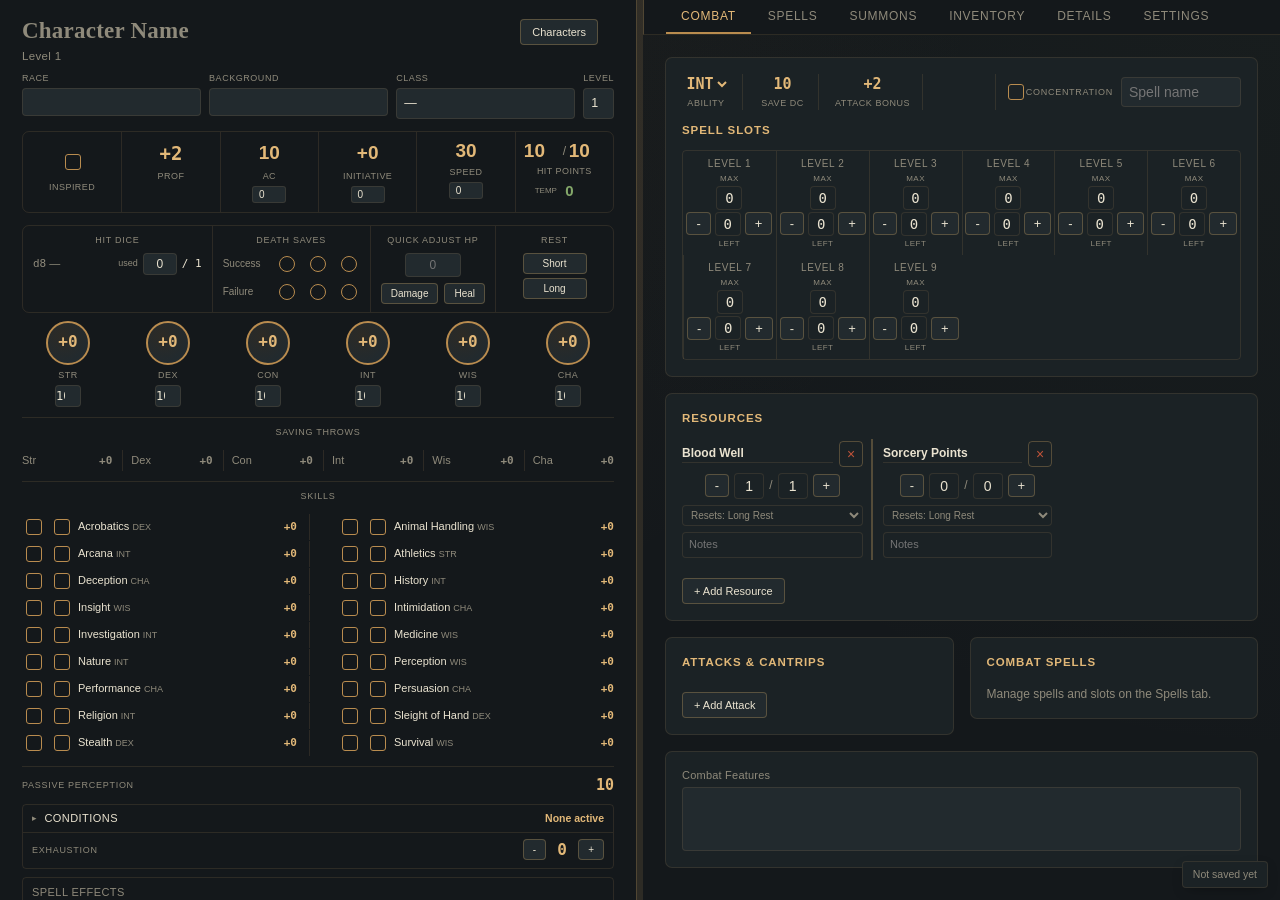
==== character-ledger.html @ 003c960b "Initial Commit" ====
<!DOCTYPE html>
<html lang="en">
<head>
<meta charset="UTF-8">
<meta name="viewport" content="width=device-width, initial-scale=1.0">
<title>Character Ledger</title>
<style>
:root{
  --ink:#14181b;
  --panel:#1b2225;
  --panel-raised:#222a2e;
  --line:rgba(197,158,97,0.14);
  --line-strong:rgba(197,158,97,0.34);
  --parchment:#eae3d0;
  --parchment-dim:#8f8a7b;
  --brass:#b98c4f;
  --brass-bright:#e2b878;
  --ember:#c1543a;
  --moss:#84a86a;
  --radius:7px;
  --radius-sm:4px;
  --sp-1:4px;--sp-2:8px;--sp-3:12px;--sp-4:16px;--sp-5:22px;--sp-6:32px;
}
*{box-sizing:border-box;}
html,body{height:100%;overflow:hidden;}
body{
  margin:0;
  background:
    radial-gradient(circle at 15% -10%, rgba(185,140,79,0.06), transparent 55%),
    radial-gradient(circle at 100% 0%, rgba(122,154,99,0.04), transparent 50%),
    var(--ink);
  color:var(--parchment);
  font-family:-apple-system,BlinkMacSystemFont,"Segoe UI",Roboto,"Helvetica Neue",Arial,sans-serif;
  font-size:14px;
  line-height:1.4;
}
#app{
  height:100%;display:grid;
  grid-template-rows:auto auto 1fr;grid-template-columns:1fr;
  grid-template-areas:"header" "tabs" "content";
}
input,textarea,select,button{font-family:inherit;font-size:inherit;color:inherit;}
.display{
  font-family:Georgia,"Iowan Old Style","Palatino Linotype",serif;
  letter-spacing:0.01em;
  font-weight:700;
}
.mono{
  font-family:ui-monospace,"SF Mono","Cascadia Code","JetBrains Mono",Consolas,monospace;
}

.sticky-top{
  grid-area:header;
  background-color:var(--ink);
  background-image:linear-gradient(rgba(20,24,27,0.92),rgba(20,24,27,0.92)),var(--dashboard-portrait, none);
  background-size:cover;
  background-position:center;
  background-repeat:no-repeat;
  border-bottom:1px solid var(--line-strong);
}
.topbar{
  display:flex;
  align-items:flex-start;
  justify-content:space-between;
  gap:var(--sp-4);
  flex-wrap:wrap;
  padding:var(--sp-4) var(--sp-5) var(--sp-2);
}
.identity{min-width:220px;flex:1;}
.name-row{display:flex;align-items:center;gap:10px;}
.btn-characters-toggle{flex:0 0 auto;white-space:nowrap;padding:5px 10px;font-size:10.5px;}
.name-input{
  background:transparent;
  border:none;
  border-bottom:1px solid transparent;
  color:var(--parchment);
  font-family:Georgia,"Iowan Old Style",serif;
  font-size:23px;
  font-weight:700;
  width:100%;
  flex:1 1 auto;
  min-width:0;
  padding:2px 0;
}
.name-input:focus{outline:none;border-bottom:1px solid var(--brass);}
.name-input::placeholder{color:var(--parchment-dim);}
.subtitle{
  margin-top:1px;
  color:var(--parchment-dim);
  font-size:11.5px;
  letter-spacing:0.03em;
}
.save-controls{display:flex;align-items:center;gap:6px;flex-wrap:wrap;}
#save-status{
  position:fixed;right:12px;bottom:12px;z-index:50;
  color:var(--parchment-dim);font-size:10.5px;white-space:nowrap;
  background:var(--panel);border:1px solid var(--line);border-radius:var(--radius-sm);
  padding:5px 10px;box-shadow:0 4px 14px -6px rgba(0,0,0,0.5);
}
@media (max-width:640px){#save-status{right:8px;bottom:8px;font-size:10px;padding:4px 8px;}}
.btn{
  background:var(--panel-raised);
  border:1px solid var(--line-strong);
  color:var(--parchment);
  padding:6px 11px;
  border-radius:var(--radius-sm);
  cursor:pointer;
  font-size:11px;
  white-space:nowrap;
  transition:border-color 0.12s, background 0.12s;
}
.btn:hover{border-color:var(--brass-bright);background:rgba(185,140,79,0.1);}
.btn:focus-visible{outline:2px solid var(--brass-bright);outline-offset:1px;}
.btn:active{background:rgba(185,140,79,0.16);}

.dashboard{padding:0 var(--sp-5) var(--sp-3);}
.dashboard-grid{
  display:grid;
  grid-template-columns:1fr 1fr;
  grid-template-areas:"left right" "cond right";
  column-gap:var(--sp-5);row-gap:var(--sp-2);align-items:start;
}
.characters-view{display:none;}
.dashboard.showing-characters .dashboard-grid{display:none;}
.dashboard.showing-characters .characters-view{display:block;}
.roster-toolbar{display:flex;flex-wrap:wrap;gap:8px;margin-bottom:var(--sp-3);}
.dash-left{grid-area:left;display:flex;flex-direction:column;gap:var(--sp-3);}
.dash-right{grid-area:right;display:flex;flex-direction:column;gap:var(--sp-2);}
.dash-cond{grid-area:cond;}

.meta-compact{
  display:grid;
  grid-template-columns:1fr 1fr 1fr auto;
  gap:var(--sp-2);
}
.field-sm{display:flex;flex-direction:column;gap:3px;min-width:0;}
.field-sm label{font-size:9px;color:var(--parchment-dim);letter-spacing:0.06em;text-transform:uppercase;}
.field-sm input{
  background:var(--panel-raised);
  border:1px solid var(--line);
  border-radius:var(--radius-sm);
  padding:6px 7px;
  color:var(--parchment);
  font-size:12.5px;
  width:100%;
}
.field-sm input:focus{outline:none;border-color:var(--brass-bright);}
.field-sm-display{
  background:var(--panel-raised);
  border:1px solid var(--line);
  border-radius:var(--radius-sm);
  padding:6px 7px;
  color:var(--parchment);
  font-size:12.5px;
  width:100%;
  white-space:nowrap;overflow:hidden;text-overflow:ellipsis;
}
.field-xs{max-width:64px;}
textarea{
  width:100%;
  resize:vertical;
  min-height:64px;
  line-height:1.5;
  background:var(--panel-raised);
  border:1px solid var(--line);
  border-radius:var(--radius-sm);
  padding:8px 9px;
  color:var(--parchment);
}
textarea:focus{outline:none;border-color:var(--brass-bright);}

.vitals-compact{
  display:grid;
  grid-template-columns:repeat(6,1fr);
  border:1px solid var(--line);border-radius:var(--radius);
}
.vital-box{padding:8px 6px;text-align:center;border-left:1px solid var(--line);}
.vital-box:first-child{border-left:none;}
@media (max-width:560px){
  .vitals-compact{grid-template-columns:repeat(3,1fr);}
  .vital-box:nth-child(3n+1){border-left:none;}
  .vital-box:nth-child(n+4){border-top:1px solid var(--line);}
}
.vital-box .val{font-size:19px;font-weight:700;color:var(--brass-bright);}
.vital-box .lbl{font-size:9px;letter-spacing:0.05em;color:var(--parchment-dim);text-transform:uppercase;margin-top:3px;}
.vital-box input{
  width:100%;text-align:center;background:transparent;border:none;
  font-size:19px;font-weight:700;color:var(--brass-bright);padding:0;
}
.vital-box input:focus{outline:none;}
.vital-box .misc-sm{
  width:34px;font-size:10px;font-weight:400;color:var(--parchment);
  background:var(--panel-raised);border:1px solid var(--line);border-radius:3px;padding:2px;margin-top:4px;
}
.no-spin{-moz-appearance:textfield;}
.no-spin::-webkit-outer-spin-button,.no-spin::-webkit-inner-spin-button{-webkit-appearance:none;margin:0;}
.hp-line{display:flex;align-items:center;gap:2px;justify-content:center;}
.hp-line input{width:44%; -moz-appearance:textfield;}
.hp-sep{color:var(--parchment-dim);font-size:12px;}
.hp-temp-row{margin-top:4px;display:flex;align-items:center;justify-content:center;gap:3px;}
.hp-temp-row .t-lbl{font-size:8px;color:var(--parchment-dim);text-transform:uppercase;}
.hp-temp-row input{width:34px;font-size:15px;color:var(--moss);}
.inspiration-box{display:flex;flex-direction:column;align-items:center;justify-content:center;gap:5px;}
.inspiration-box:has(input:checked){border-color:var(--brass-bright);border-width:1.5px;background:rgba(185,140,79,0.06);}

.mini-row-wrap{
  display:grid;grid-template-columns:1.6fr 1fr 1fr 1fr;
  border:1px solid var(--line);border-radius:var(--radius);
}
@media (max-width:640px){.mini-row-wrap{grid-template-columns:1fr;}}
.mini-block{
  padding:8px 10px;display:flex;flex-direction:column;gap:6px;align-items:center;
  border-left:1px solid var(--line);
}
.mini-block:first-child{border-left:none;}
@media (max-width:640px){
  .mini-block{border-left:none;}
  .mini-block:not(:first-child){border-top:1px solid var(--line);}
}
.mini-title{font-size:9px;letter-spacing:0.08em;color:var(--parchment-dim);text-transform:uppercase;}
.mini-row{display:flex;align-items:center;gap:6px;justify-content:center;}
.mini-row .sep{font-size:10px;color:var(--parchment-dim);white-space:nowrap;}
.death-label{display:inline-block;min-width:46px;}
.mini-row input[type="text"],.mini-row input[type="number"]{
  width:46px;text-align:center;background:var(--panel-raised);border:1px solid var(--line);
  border-radius:var(--radius-sm);padding:4px;font-size:12px;color:var(--parchment);
}
.mini-row .btn{padding:4px 9px;font-size:10px;}
.mini-row-col{flex-direction:column;gap:4px;}
.mini-row-col .btn{width:64px;}
.dots-sm input{width:13px;height:13px;}
.mini-main-input{
  width:56px;text-align:center;background:var(--panel-raised);border:1px solid var(--line);
  border-radius:var(--radius-sm);padding:4px;font-size:12px;color:var(--parchment);
  appearance:textfield;-moz-appearance:textfield;
}
.mini-main-input::-webkit-outer-spin-button,.mini-main-input::-webkit-inner-spin-button{-webkit-appearance:none;margin:0;}
.mini-main-input:focus{outline:none;border-color:var(--brass-bright);}
.hd-pool-list{display:flex;flex-direction:column;gap:4px;width:100%;}
.hd-pool-row{display:flex;align-items:center;justify-content:space-between;gap:5px;font-size:11px;}
.hd-pool-label{color:var(--parchment-dim);white-space:nowrap;overflow:hidden;text-overflow:ellipsis;flex:1 1 auto;min-width:0;}
.hd-pool-row .sep{font-size:9px;color:var(--parchment-dim);flex:0 0 auto;}
.hd-pool-input{
  width:34px;text-align:center;background:var(--panel-raised);border:1px solid var(--line);
  border-radius:var(--radius-sm);padding:3px;color:var(--parchment);font-size:12px;flex:0 0 auto;
  -moz-appearance:textfield;
}
.hd-pool-input::-webkit-outer-spin-button,.hd-pool-input::-webkit-inner-spin-button{-webkit-appearance:none;margin:0;}
.hd-pool-input:focus{outline:none;border-color:var(--brass-bright);}
.hd-pool-count{color:var(--parchment);flex:0 0 auto;}
.roster-row-active{outline:1px solid var(--brass-bright);outline-offset:-1px;}
.roster-table td{vertical-align:middle;}
.roster-actions{display:flex;flex-wrap:wrap;gap:5px;align-items:center;justify-content:center;}
.roster-actions .btn{padding:4px 9px;font-size:10px;}
.roster-actions .row-del{width:22px;height:22px;font-size:12px;}

.abilities-compact{display:grid;grid-template-columns:repeat(6,1fr);gap:var(--sp-2);}
@media (max-width:520px){.abilities-compact{grid-template-columns:repeat(3,1fr);}}
.ability-chip{display:flex;flex-direction:column;align-items:center;gap:4px;}
.ability-seal-sm{
  width:44px;height:44px;border-radius:50%;
  border:2px solid var(--brass);
  background:radial-gradient(circle at 35% 30%, rgba(221,178,115,0.12), var(--panel-raised) 70%);
  display:flex;align-items:center;justify-content:center;
}
.mod-sm{font-size:16px;font-weight:700;color:var(--brass-bright);}
.ability-name-sm{font-size:9px;letter-spacing:0.05em;color:var(--parchment-dim);text-transform:uppercase;}
.ability-score-sm{
  width:26px;text-align:center;font-size:12px;padding:3px 0;
  background:var(--panel-raised);border:1px solid var(--line);border-radius:var(--radius-sm);color:var(--parchment);
  -moz-appearance: textfield;
}

.dash-label{
  font-size:9px;letter-spacing:0.08em;color:var(--parchment-dim);text-transform:uppercase;
  text-align:center;
  border-top:1px solid var(--line);padding-top:var(--sp-2);margin-top:2px;
}
.saves-compact{
  display:grid;grid-template-columns:repeat(6,1fr);gap:0 10px;
  margin-top:3px;
}
.save-chip{
  display:flex;align-items:center;justify-content:space-between;gap:4px;font-size:11px;
  color:var(--parchment-dim);padding:3px 0 3px 8px;border-left:1px solid var(--line);
}
.save-chip:first-child{border-left:none;padding-left:0;}
.save-chip.active{color:var(--parchment);}
.save-chip .bonus{font-weight:600;min-width:22px;text-align:right;color:var(--parchment-dim);}
.save-chip.active .bonus{color:var(--brass-bright);font-weight:700;}
@media (max-width:520px){
  .saves-compact{grid-template-columns:repeat(3,1fr);}
  .save-chip:nth-child(3n+1){border-left:none;padding-left:0;}
}
input[type="checkbox"]:disabled{opacity:1;cursor:default;}
select:disabled{opacity:1;color:var(--parchment);cursor:default;background:var(--panel-raised);}

.skills-compact{
  display:grid;grid-template-columns:repeat(2,1fr);
  gap:1px 16px;
  margin-top:3px;
}
@media (max-width:520px){.skills-compact{grid-template-columns:1fr;}}
.skill-row-sm:nth-child(odd){border-right:1px solid var(--line);padding-right:12px;}
.skill-row-sm:nth-child(even){padding-left:12px;}
@media (max-width:520px){.skill-row-sm:nth-child(odd){border-right:none;padding-right:0;} .skill-row-sm:nth-child(even){padding-left:0;}}
.skill-row-sm{display:flex;align-items:center;gap:5px;font-size:11px;padding:2px 0;}
.skill-row-sm .lbl{flex:1;white-space:nowrap;overflow:hidden;text-overflow:ellipsis;color:var(--parchment);}
.skill-row-sm .lbl em{color:var(--parchment-dim);font-style:normal;font-size:9px;}
.skill-row-sm .bonus{color:var(--brass-bright);font-weight:600;min-width:22px;text-align:right;}

.tabs{
  grid-area:tabs;
  display:flex;
  gap:2px;
  padding:0 var(--sp-5);
  overflow-x:auto;
  -webkit-overflow-scrolling:touch;
  background:var(--ink);
  border-bottom:1px solid var(--line);
}
.tab-btn{
  background:transparent;border:none;border-bottom:2px solid transparent;
  color:var(--parchment-dim);padding:9px 15px;cursor:pointer;
  font-size:12px;letter-spacing:0.06em;text-transform:uppercase;white-space:nowrap;
  transition:color 0.12s;
}
.tab-btn:hover{color:var(--parchment);}
.tab-btn.active{color:var(--brass-bright);border-bottom-color:var(--brass);}
.tab-btn:focus-visible{outline:2px solid var(--brass-bright);outline-offset:-2px;}
.tab-content{
  grid-area:content;
  min-height:0px;overflow-y:auto;
  padding:var(--sp-5) var(--sp-5) 48px;max-width:1320px;width:100%;margin:0 auto;
}
.tab-panel{display:none;}
.tab-panel.active{display:block;}
.col-resizer{display:none;}

.section-title{font-size:11.5px;color:var(--brass-bright);margin:0 0 var(--sp-3);letter-spacing:0.08em;text-transform:uppercase;font-weight:600;}
.panel-header-row{display:flex;align-items:baseline;justify-content:space-between;gap:var(--sp-3);margin-bottom:var(--sp-3);flex-wrap:wrap;}
.panel-header-row .section-title{margin:0;}
.panel-header-row .footer-line{margin:0;}
.panel{background:var(--panel);border:1px solid var(--line);border-radius:var(--radius);padding:var(--sp-4);margin-bottom:var(--sp-4);}
.field{display:flex;flex-direction:column;gap:4px;}
.field label{font-size:11px;color:var(--parchment-dim);letter-spacing:0.02em;}
.field input,.field textarea{
  background:var(--panel-raised);border:1px solid var(--line);border-radius:var(--radius-sm);
  padding:8px 9px;color:var(--parchment);
}
.field input:focus,.field textarea:focus{outline:none;border-color:var(--brass-bright);}
.meta-grid{display:grid;grid-template-columns:repeat(auto-fill,minmax(160px,1fr));gap:var(--sp-3);}
.details-split{display:flex;align-items:stretch;gap:var(--sp-4);}
.details-split .meta-grid{flex:1 1 0;grid-template-columns:repeat(auto-fill,minmax(140px,1fr));align-content:start;}
.details-divider{width:1px;flex:0 0 auto;background:var(--line-strong);align-self:stretch;}
.details-classes{flex:1 1 0;min-width:200px;}
@media (max-width:720px){
  .details-split{flex-direction:column;}
  .details-divider{display:none;}
}
.portrait-row{display:flex;gap:var(--sp-4);align-items:center;}
.portrait-frame{
  width:120px;height:120px;flex:0 0 auto;border-radius:var(--radius);
  border:2px solid var(--brass);background:var(--panel-raised);
  display:flex;align-items:center;justify-content:center;overflow:hidden;
}
.portrait-frame img{width:100%;height:100%;object-fit:cover;display:block;}
.portrait-placeholder{
  font-size:10px;letter-spacing:0.05em;text-transform:uppercase;
  color:var(--parchment-dim);text-align:center;padding:0 10px;
}
.portrait-actions{display:flex;flex-direction:column;gap:8px;align-items:flex-start;}
table.data-table{width:100%;border-collapse:collapse;table-layout:fixed;}
table.data-table th{
  text-align:left;font-size:10px;letter-spacing:0.06em;text-transform:uppercase;
  color:var(--parchment-dim);padding:6px 8px;border-bottom:1px solid var(--line-strong);
  position:sticky;top:0;background:var(--panel);
}
table.data-table td{padding:7px 3px;border-bottom:1px solid var(--line);}
table.data-table tbody tr:nth-child(even){background:rgba(255,255,255,0.015);}
table.data-table input:not([type="checkbox"]),table.data-table textarea{
  width:100%;background:var(--panel-raised);border:1px solid var(--line);
  border-radius:var(--radius-sm);padding:6px 6px;color:var(--parchment);
}
table.data-table textarea{min-height:0;line-height:1.35;display:block;}
table.data-table input:focus,table.data-table textarea:focus{outline:none;border-color:var(--brass-bright);}
.row-del{
  background:transparent;border:1px solid var(--line-strong);color:var(--ember);
  width:26px;height:26px;border-radius:var(--radius-sm);cursor:pointer;font-size:14px;line-height:1;
}
.row-del:hover{background:rgba(193,84,58,0.14);border-color:var(--ember);}
.add-row-btn{margin-top:10px;}
.footer-line{color:var(--parchment-dim);font-size:12px;margin-top:4px;}
.footer-line b{color:var(--brass-bright);}
.dual-col{display:grid;grid-template-columns:1fr 1fr;gap:var(--sp-4);align-items:start;}
@media (max-width:880px){.dual-col{grid-template-columns:1fr;}}
.spell-subcol-title{font-size:11px;color:var(--parchment-dim);text-transform:uppercase;letter-spacing:0.06em;margin-bottom:6px;}
.combat-toggle{display:flex;align-items:center;gap:2px;font-size:14px;flex:0 0 auto;cursor:pointer;}
.combat-toggle input{margin:0;cursor:pointer;}
.entry-tiny[disabled]{opacity:0.55;}
.notes-grid{display:grid;grid-template-columns:1fr 1fr;gap:var(--sp-4);margin-bottom:var(--sp-4);}
@media (max-width:720px){.notes-grid{grid-template-columns:1fr;}}
textarea{resize:vertical;min-height:64px;line-height:1.5;}
textarea.tall{min-height:140px;}
textarea.auto-grow{resize:none;overflow:hidden;}

.resources-row{display:grid;grid-template-columns:repeat(auto-fill,minmax(170px,1fr));gap:var(--sp-2);margin-bottom:var(--sp-2);}
.resource-card{
  border-left:2px solid var(--line-strong);
  padding:2px 0 2px 10px;display:flex;flex-direction:column;gap:6px;
}
.resource-card:first-child{border-left:none;padding-left:0;}
.resource-card .top{display:flex;justify-content:space-between;align-items:center;gap:6px;}
.resource-name{
  background:transparent;border:none;border-bottom:1px solid var(--line);
  font-size:12px;font-weight:600;color:var(--parchment);width:100%;padding:2px 0;
}
.resource-name:focus{outline:none;border-bottom-color:var(--brass-bright);}
.resource-vals{display:flex;align-items:center;gap:5px;justify-content:center;}
.resource-vals input{
  width:30px;text-align:center;background:var(--panel);border:1px solid var(--line);
  border-radius:var(--radius-sm);padding:4px 2px;-moz-appearance:textfield;
}
.resource-vals input::-webkit-outer-spin-button,
.resource-vals input::-webkit-inner-spin-button{-webkit-appearance:none;margin:0;}
.resource-btn{padding:3px 9px;font-size:13px;}
.resource-notes{
  width:100%;background:var(--panel);border:1px solid var(--line);border-radius:var(--radius-sm);
  padding:4px 6px;color:var(--parchment);font-family:inherit;font-size:11px;
  resize:none;overflow:hidden;line-height:1.3;min-height:26px;
}
.resource-notes:focus{outline:none;border-color:var(--brass-bright);}
.currency-row{display:flex;flex-wrap:wrap;margin-bottom:var(--sp-3);}
.curr-box{display:flex;flex-direction:column;align-items:center;gap:4px;border-left:1px solid var(--line);padding:0 16px;}
.curr-box:first-child{border-left:none;padding-left:0;}
.curr-adjust{display:flex;align-items:center;gap:4px;}
.curr-box input{
  width:48px;text-align:center;background:var(--panel-raised);
  border:1px solid var(--line);border-radius:var(--radius-sm);padding:7px 4px;
}
.curr-box span{font-size:10px;color:var(--parchment-dim);letter-spacing:0.06em;}

.concentration-inline{
  margin-left:auto;padding-left:var(--sp-3);border-left:1px solid var(--line);
  display:flex;align-items:center;gap:8px;
}
.concentration-inline .mini-title{white-space:nowrap;}
.concentration-inline input[type="text"]{
  width:120px;background:var(--panel-raised);border:1px solid var(--line);border-radius:var(--radius-sm);
  padding:6px 7px;color:var(--parchment);
}
.concentration-inline input[type="text"]:focus{outline:none;border-color:var(--brass-bright);}
.concentration-inline:has(.concentration-check:checked) .mini-title{color:var(--ember);}
.exhaustion-val{font-size:16px;font-weight:700;color:var(--brass-bright);min-width:20px;text-align:center;display:inline-block;}
.resource-reset{
  width:100%;background:var(--panel);border:1px solid var(--line);border-radius:var(--radius-sm);
  padding:3px 4px;font-size:10px;color:var(--parchment-dim);
}
.resource-reset:focus{outline:none;border-color:var(--brass-bright);}
.passive-row{
  display:flex;align-items:center;justify-content:space-between;gap:8px;
  border-top:1px solid var(--line);padding-top:var(--sp-2);margin-top:2px;
}
.passive-row .lbl{font-size:9px;letter-spacing:0.08em;color:var(--parchment-dim);text-transform:uppercase;}
.passive-row .val{font-size:15px;font-weight:700;color:var(--brass-bright);}

.conditions-widget{border:1px solid var(--line);border-radius:var(--radius-sm);margin-bottom:var(--sp-2);}
.conditions-toggle{
  width:100%;display:flex;align-items:center;gap:7px;
  background:transparent;border:none;color:var(--parchment);padding:7px 9px;cursor:pointer;
  font-size:11px;letter-spacing:0.04em;text-transform:uppercase;text-align:left;
}
.conditions-toggle:hover{color:var(--brass-bright);}
.conditions-toggle:focus-visible{outline:2px solid var(--brass-bright);outline-offset:-2px;}
.conditions-caret{color:var(--parchment-dim);font-size:9px;transition:transform 0.12s;flex:0 0 auto;}
.conditions-widget.expanded .conditions-caret{transform:rotate(90deg);}
.conditions-summary{
  flex:1;min-width:0;text-align:right;color:var(--brass-bright);font-weight:600;
  text-transform:none;letter-spacing:0;overflow:hidden;text-overflow:ellipsis;white-space:nowrap;font-size:10.5px;
}
.conditions-exhaustion-row{
  display:flex;align-items:center;justify-content:space-between;gap:8px;
  padding:0 9px 7px;border-top:1px solid var(--line);margin-top:1px;padding-top:6px;
}
.conditions-body{
  display:none;grid-template-columns:repeat(auto-fit,minmax(96px,1fr));gap:1px 8px;
  padding:0 9px 8px;border-top:1px solid var(--line);
}
.conditions-widget.expanded .conditions-body{display:grid;padding-top:6px;}
.condition-row{display:flex;align-items:center;gap:5px;font-size:10.5px;padding:2px 0;color:var(--parchment);}

.effects-widget{border:1px solid var(--line);border-radius:var(--radius-sm);margin-top:var(--sp-2);padding:7px 9px;}
.effects-header{font-size:11px;letter-spacing:0.04em;text-transform:uppercase;color:var(--parchment-dim);margin-bottom:6px;}
.effects-list{display:flex;flex-direction:column;gap:3px;}
.effects-list:not(:empty){margin-bottom:6px;}
.effect-row{
  display:flex;align-items:center;justify-content:space-between;gap:6px;
  background:var(--panel-raised);border:1px solid var(--line);border-radius:var(--radius-sm);
  padding:4px 5px 4px 8px;font-size:11px;color:var(--parchment);
}
.effect-row .row-del{width:20px;height:20px;font-size:11px;line-height:1;flex:0 0 auto;}
.effects-add-row{display:flex;gap:6px;}
.effects-add-row input{
  flex:1;min-width:0;background:var(--panel-raised);border:1px solid var(--line);border-radius:var(--radius-sm);
  padding:5px 7px;color:var(--parchment);font-size:11px;
}
.effects-add-row input:focus{outline:none;border-color:var(--brass-bright);}
.effects-add-row .btn{padding:5px 10px;font-size:11px;}
.effects-add-row input.initiative-value-input{flex:0 0 48px;text-align:center;}

.initiative-list{display:flex;flex-direction:column;gap:3px;}
.initiative-list:not(:empty){margin-bottom:6px;}
.initiative-row{
  display:flex;align-items:center;gap:6px;
  background:var(--panel-raised);border:1px solid var(--line);border-radius:var(--radius-sm);
  padding:4px 5px 4px 8px;font-size:11px;color:var(--parchment);
}
.initiative-row.current-turn{border-color:var(--brass-bright);background:rgba(185,140,79,0.12);}
.initiative-row .init-val{font-weight:700;color:var(--brass-bright);min-width:20px;text-align:right;flex:0 0 auto;}
.initiative-row .init-name{flex:1;min-width:0;overflow:hidden;text-overflow:ellipsis;white-space:nowrap;}
.initiative-row .row-del{width:20px;height:20px;font-size:11px;line-height:1;flex:0 0 auto;}
.initiative-controls{display:flex;gap:6px;margin-top:6px;}
.initiative-controls .btn{flex:1;padding:5px 10px;font-size:11px;}

.spell-header-row{display:flex;align-content:center;flex-wrap:wrap;gap:var(--sp-4);margin-bottom:var(--sp-3);}
.stat-box-sm{text-align:center;min-width:60px;padding:0 var(--sp-3) 0 0;border-right:1px solid var(--line);}
.stat-box-sm:last-child{border-right:none;}
.stat-box-sm .val{font-size:15px;font-weight:700;color:var(--brass-bright);}
.stat-box-sm .lbl{font-size:9px;letter-spacing:0.06em;color:var(--parchment-dim);text-transform:uppercase;margin-top:2px;}
.stat-select{
  background:transparent;border:none;text-align:center;
  font-size:15px;font-weight:700;color:var(--brass-bright);
  padding:0;cursor:pointer;
}
.stat-select:focus{outline:none;}
.slots-grid{display:grid;grid-template-columns:repeat(auto-fit,minmax(90px,1fr));border:1px solid var(--line);border-radius:var(--radius-sm);}
.slot-card{
  padding:6px;display:flex;flex-direction:column;align-items:center;gap:2px;
  border-left:1px solid var(--line);
}
.slot-card:first-child{border-left:none;}
.slot-level{font-size:10px;letter-spacing:0.06em;color:var(--parchment-dim);text-transform:uppercase;}
.slot-row{display:flex;align-items:center;gap:4px;}
.slot-input{width:26px;text-align:center;background:var(--panel);border:1px solid var(--line);border-radius:var(--radius-sm);padding:3px;}
.slot-sep{color:var(--parchment-dim);}
.slot-sub{font-size:8px;letter-spacing:0.06em;color:var(--parchment-dim);text-transform:uppercase;}

.entry-list{display:flex;flex-direction:column;}
.entry-card{
  display:flex;flex-direction:column;gap:6px;padding:9px 0;
  border-bottom:1px solid var(--line);
}
.entry-list .entry-card:last-child{border-bottom:none;}
.entry-top{display:flex;gap:8px;align-items:center;flex-wrap:wrap;}
.entry-top input[type="text"],.entry-top input[type="number"],.entry-top textarea{
  background:var(--panel-raised);border:1px solid var(--line);border-radius:var(--radius-sm);
  padding:6px 7px;color:var(--parchment);min-width:0;
}
.entry-top textarea,.entry-notes{
  resize:none;overflow:hidden;font-family:inherit;font-size:inherit;line-height:1.35;min-height:32px;
}
.entry-top textarea:focus,.entry-top input:focus{outline:none;border-color:var(--brass-bright);}
.entry-name{flex:1.6 1 130px;min-width:100px;}
.entry-mid{flex:1.3 1 120px;min-width:90px;}
.entry-narrow{width:56px;flex:0 0 56px;text-align:center;}
.entry-tiny{width:56px;flex:0 0 auto;text-align:center;}
.entry-check{flex:0 0 auto;}
.entry-notes{
  width:100%;background:var(--panel);border:1px solid var(--line);border-radius:var(--radius-sm);
  padding:6px 7px;color:var(--parchment);
}
.entry-notes:focus{outline:none;border-color:var(--brass-bright);}
.entry-notes{display:none;}
.entry-card.expanded .entry-notes{display:block;}
.entry-toggle{
  background:transparent;border:1px solid var(--line-strong);color:var(--brass-bright);
  width:26px;height:26px;border-radius:var(--radius-sm);cursor:pointer;font-size:12px;line-height:1;
  flex:0 0 auto;
}
.entry-toggle:hover{border-color:var(--brass-bright);background:rgba(185,140,79,0.08);}

#summons-list{display:grid;grid-template-columns:repeat(auto-fit,minmax(420px,1fr));gap:var(--sp-4);align-items:start;}
.summon-card{margin-bottom:0;}
.summon-card .entry-top{border-top:none;padding-top:0;}
.summon-card .entry-name{font-size:15px;font-weight:700;}
.summon-name-row{display:flex;gap:6px;align-items:center;margin-bottom:10px;}
.summon-stat-row{display:flex;align-items:stretch;margin-bottom:var(--sp-3);border:1px solid var(--line);border-radius:var(--radius-sm);}
.summon-mini-stat{padding:5px 12px;text-align:center;min-width:56px;flex:1;border-left:1px solid var(--line);}
.summon-mini-stat:first-child{border-left:none;}
.summon-mini-stat input{width:100%;text-align:center;background:transparent;border:none;font-size:12px;font-weight:700;color:var(--brass-bright);font-family:inherit;padding:0;}
.summon-mini-stat input:focus{outline:none;}
.summon-mini-stat .lbl{font-size:8px;letter-spacing:0.06em;color:var(--parchment-dim);text-transform:uppercase;margin-top:2px;}
.summon-hp-box{min-width:120px;}
.summon-hp-box .resource-vals{margin-bottom:1px;}
.summon-abilities{display:grid;grid-template-columns:repeat(6,1fr);gap:6px;margin-bottom:var(--sp-3);}
.summon-ability-chip{display:flex;flex-direction:column;align-items:center;gap:2px;}
.summon-ability-seal{
  width:36px;height:36px;border-radius:50%;
  border:2px solid var(--brass);
  background:radial-gradient(circle at 35% 30%, rgba(221,178,115,0.12), var(--panel-raised) 70%);
  display:flex;align-items:center;justify-content:center;
}
.summon-ability-mod{font-size:13px;font-weight:700;color:var(--brass-bright);}
.summon-ability-name{font-size:8px;letter-spacing:0.05em;color:var(--parchment-dim);text-transform:uppercase;margin-top:1px;}
.summon-ability-score{
  width:24px;text-align:center;font-size:11px;padding:2px 0;
  background:var(--panel-raised);border:1px solid var(--line);border-radius:var(--radius-sm);color:var(--parchment);
  -moz-appearance: textfield;
}
.summon-details-grid{display:grid;grid-template-columns:repeat(auto-fill,minmax(200px,1fr));gap:10px;margin-bottom:var(--sp-3);}
.summon-text-grid{display:grid;grid-template-columns:1fr 1fr;gap:14px;margin-bottom:var(--sp-3);}
@media (max-width:720px){.summon-text-grid{grid-template-columns:1fr;}}

input[type="checkbox"]{
  appearance:none;-webkit-appearance:none;
  width:16px;height:16px;flex-shrink:0;
  border:1.5px solid var(--brass);border-radius:3px;background:transparent;cursor:pointer;position:relative;
}
input[type="checkbox"]:checked{background:var(--brass);}
input[type="checkbox"]:checked::after{
  content:"";position:absolute;left:4px;top:1px;width:4px;height:8px;
  border:solid var(--ink);border-width:0 2px 2px 0;transform:rotate(40deg);
}
input[type="checkbox"]:focus-visible{outline:2px solid var(--brass-bright);outline-offset:2px;}
.expertise{width:13px;height:13px;border-radius:50%;}
.expertise:checked::after{left:3px;top:1px;width:3px;height:6px;}
.cb-sm{width:13px;height:13px;}
.cb-sm:checked::after{left:3px;top:0;width:3px;height:6px;}
.exp-sm{width:11px;height:11px;border-radius:50%;}
.exp-sm:checked::after{left:2.5px;top:0;width:2.5px;height:5px;}
.death-dots{display:flex;gap:8px;}
.death-dots input{border-radius:50%;}

@media (prefers-reduced-motion:reduce){*{transition:none !important;}}
@media (orientation:landscape){
  #app{
    grid-template-columns:var(--left-col-width, 1fr) 6px 1fr;
    grid-template-rows:auto 1fr;
    grid-template-areas:
      "header resizer tabs"
      "header resizer content";
  }
  .sticky-top{
    height:100%;overflow-y:auto;
    border-bottom:none;border-right:1px solid var(--line-strong);
  }
  .tabs{
    border-left:1px solid var(--line-strong);
  }
  .dashboard-grid{grid-template-columns:1fr;grid-template-areas:"left" "right" "cond";}
  .col-resizer{
    display:block;grid-area:resizer;cursor:col-resize;
    background:var(--line);touch-action:none;
  }
  .col-resizer:hover,.col-resizer.dragging{background:var(--brass-bright);}
}
@media (max-width:640px){
  .topbar{padding:12px 14px 6px;}
  .meta-compact{padding:0 14px 8px;grid-template-columns:1fr 1fr;}
  .dashboard{padding:0 14px 8px;}
  .dashboard-grid{grid-template-columns:1fr;grid-template-areas:"left" "right" "cond";}
  .tabs{padding:0 14px;}
  .tab-content{padding:16px 14px 40px;}
}

.settings-list{display:flex;flex-direction:column;}
.settings-row{display:flex;align-items:flex-start;gap:10px;padding:11px 0;border-bottom:1px solid var(--line);cursor:pointer;}
.settings-row:last-child{border-bottom:none;}
.settings-row input[type="checkbox"]{margin-top:2px;flex:0 0 auto;}
.settings-row-text{display:flex;flex-direction:column;gap:2px;}
.settings-row-title{font-size:12.5px;color:var(--parchment);font-weight:600;}
.settings-row-desc{font-size:11px;color:var(--parchment-dim);}

body.hide-spellcasting .tab-btn[data-tab="spells"],
body.hide-spellcasting #tab-spells,
body.hide-spellcasting #spell-slots-panel,
body.hide-spellcasting .spell-header-row,
body.hide-spellcasting #combat-spells-panel{display:none;}
body.hide-spellcasting #tab-combat .dual-col{grid-template-columns:1fr;}

body.hide-summons .tab-btn[data-tab="summons"],
body.hide-summons #tab-summons{display:none;}

body.hide-deathsaves #deathsaves-block{display:none;}
body.hide-deathsaves .mini-row-wrap{grid-template-columns:1.6fr 1fr 1fr;}
@media (max-width:640px){body.hide-deathsaves .mini-row-wrap{grid-template-columns:1fr;}}

body.hide-inspiration .inspiration-box{display:none;}

body.hide-exhaustion .conditions-exhaustion-row{display:none;}

body.hide-encumbrance .col-weight,
body.hide-encumbrance #total-weight-line,
body.hide-encumbrance #carry-capacity-info{display:none;}

body.hide-currency #currency-panel{display:none;}

body.hide-initiative #initiative-widget{display:none;}

body.hide-portraitbg .sticky-top{background-image:none;}

@media (orientation:portrait) and (max-width:640px){
  html,body{height:100dvh;}
  :root{--sp-3:8px;--sp-4:10px;--sp-5:14px;}

  .sticky-top{
    max-height:46vh;
    overflow-y:auto;
    overscroll-behavior:contain;
    -webkit-overflow-scrolling:touch;
  }
  .tab-content{-webkit-overflow-scrolling:touch;}

  .topbar{flex-direction:column;align-items:stretch;gap:8px;}
  .save-controls{width:100%;}
  .char-select{max-width:none;flex:1 1 100%;}
  .name-input{font-size:19px;}

  .btn{padding:9px 13px;font-size:12px;}
  .row-del{width:32px;height:32px;font-size:16px;}
  .entry-toggle{width:32px;height:32px;font-size:14px;}
  .resource-btn{padding:6px 12px;font-size:14px;}

  .ability-seal-sm{width:38px;height:38px;}
  .vital-box .val,.vital-box input{font-size:17px;}
  .mini-title,.dash-label,.field-sm label,.lbl{font-size:10px;}

  .panel:has(table.data-table){overflow-x:auto;-webkit-overflow-scrolling:touch;}
  table.data-table{table-layout:auto;min-width:520px;}
}

@media (orientation:portrait) and (max-width:420px){
  .entry-name{flex:1 1 100%;}
  .entry-mid{flex:1 1 45%;}
  .entry-narrow{flex:1 1 45%;width:auto;}
}
</style>
</head>
<body>
<div id="app">
  <div class="sticky-top" id="sticky-top">
    <header class="topbar">
      <div class="identity">
        <div class="name-row">
          <input class="name-input display" id="name-input" data-bind="meta.name" placeholder="Character Name">
          <button class="btn btn-characters-toggle" id="btn-toggle-characters" title="Switch, create, import, or export characters">Characters</button>
        </div>
        <div class="subtitle" id="header-subtitle">Unnamed Adventurer</div>
      </div>
      <div class="save-controls">
        <span id="save-status">Not saved yet</span>
      </div>
    </header>

    <div class="dashboard" id="dashboard">
      <div class="dashboard-grid">
        <div class="dash-left">
          <div class="meta-compact">
            <div class="field-sm"><label>Race</label><input list="dl-races" data-bind="meta.race"></div>
            <div class="field-sm"><label>Background</label><input list="dl-backgrounds" data-bind="meta.background"></div>
            <div class="field-sm"><label>Class</label><div class="field-sm-display" id="class-summary-display" title="Edit classes and levels in the Details tab">—</div></div>
            <div class="field-sm field-xs"><label>Level</label><div class="field-sm-display" id="level-summary-display" title="Total level across all classes">1</div></div>
          </div>

          <div class="vitals-compact" id="vitals-grid">
            <div class="vital-box inspiration-box"><input type="checkbox" data-bind="combat.inspiration"><div class="lbl">Inspired</div></div>
            <div class="vital-box"><div class="val mono" id="pb-display">+2</div><div class="lbl">Prof</div></div>
            <div class="vital-box"><div class="val" id="ac-display">10</div><div class="lbl">AC</div><input class="misc-sm" type="number" data-bind="combat.acBonus" placeholder="armor" title="Armor / shield / misc bonus"></div>
            <div class="vital-box"><div class="val" id="initiative-display">+0</div><div class="lbl">Initiative</div><input class="misc-sm" type="number" data-bind="combat.initMisc" placeholder="misc" title="Misc initiative bonus"></div>
            <div class="vital-box">
              <input type="number" class="no-spin" data-bind="combat.speed" title="Speed (ft) — edit directly anytime">
              <div class="lbl">Speed</div>
              <input class="misc-sm" type="number" data-bind="combat.speedMod" placeholder="0" title="Speed modifier — adjusts the field above">
            </div>
            <div class="vital-box">
              <div class="hp-line"><input type="number" data-bind="combat.hpCurrent"><span class="hp-sep">/</span><input type="number" data-bind="combat.hpMax"></div>
              <div class="lbl">Hit Points</div>
              <div class="hp-temp-row"><span class="t-lbl">Temp</span><input type="number" data-bind="combat.hpTemp"></div>
            </div>
          </div>

          <div class="mini-row-wrap">
            <div class="mini-block">
              <div class="mini-title">Hit Dice</div>
              <div class="hd-pool-list" id="hitdice-list"></div>
            </div>
            <div class="mini-block" id="deathsaves-block">
              <div class="mini-title">Death Saves</div>
              <div class="mini-row">
                <span class="sep death-label">Success</span>
                <div class="death-dots dots-sm">
                  <input type="checkbox" data-bind="combat.deathSuccess.0">
                  <input type="checkbox" data-bind="combat.deathSuccess.1">
                  <input type="checkbox" data-bind="combat.deathSuccess.2">
                </div>
              </div>
              <div class="mini-row">
                <span class="sep death-label">Failure</span>
                <div class="death-dots dots-sm">
                  <input type="checkbox" data-bind="combat.deathFail.0">
                  <input type="checkbox" data-bind="combat.deathFail.1">
                  <input type="checkbox" data-bind="combat.deathFail.2">
                </div>
              </div>
            </div>
            <div class="mini-block">
              <div class="mini-title">Quick Adjust HP</div>
              <input type="number" id="hp-delta" class="mini-main-input" placeholder="0">
              <div class="mini-row">
                <button class="btn" id="btn-damage">Damage</button>
                <button class="btn" id="btn-heal">Heal</button>
              </div>
            </div>
            <div class="mini-block">
              <div class="mini-title">Rest</div>
              <div class="mini-row mini-row-col">
                <button class="btn" id="btn-short-rest">Short</button>
                <button class="btn" id="btn-long-rest">Long</button>
              </div>
            </div>
          </div>
        </div>

        <div class="dash-cond">
          <div class="conditions-widget" id="conditions-widget">
            <button type="button" class="conditions-toggle" id="conditions-toggle-btn">
              <span class="conditions-caret">▸</span>
              <span>Conditions</span>
              <span class="conditions-summary" id="conditions-summary">None active</span>
            </button>
            <div class="conditions-exhaustion-row">
              <span class="mini-title">Exhaustion</span>
              <div class="mini-row">
                <button class="btn resource-btn" onclick="adjustExhaustion(-1)">-</button>
                <span class="exhaustion-val mono" id="exhaustion-display">0</span>
                <button class="btn resource-btn" onclick="adjustExhaustion(1)">+</button>
              </div>
            </div>
            <div class="conditions-body" id="conditions-list"></div>
          </div>

          <div class="effects-widget" id="effects-widget">
            <div class="effects-header">Spell Effects</div>
            <div class="effects-list" id="effects-list"></div>
            <div class="effects-add-row">
              <input type="text" id="effect-add-input" placeholder="e.g. Mage Armor">
              <button class="btn" id="btn-add-effect">+</button>
            </div>
          </div>

          <div class="effects-widget" id="initiative-widget">
            <div class="effects-header" style="display:flex;align-items:center;justify-content:space-between;">
              <span>Initiative Tracker</span>
              <span class="mono" style="font-size:10px;color:var(--parchment-dim);">Round <span id="initiative-round">1</span></span>
            </div>
            <div class="initiative-list" id="initiative-list"></div>
            <div class="effects-add-row">
              <input type="text" id="initiative-name-input" placeholder="Name">
              <input type="number" class="no-spin initiative-value-input" id="initiative-value-input" placeholder="Init">
              <button class="btn" id="btn-add-initiative">+</button>
            </div>
            <div class="initiative-controls">
              <button class="btn" id="btn-initiative-next">Next Turn</button>
              <button class="btn" id="btn-initiative-reset">Reset</button>
            </div>
          </div>
        </div>

        <div class="dash-right">
          <div class="abilities-compact" id="abilities-grid"></div>
          <div class="dash-label">Saving Throws</div>
          <div class="saves-compact" id="saves-list"></div>
          <div class="dash-label">Skills</div>
          <div class="skills-compact" id="skills-list"></div>
          <div class="passive-row">
            <span class="lbl">Passive Perception</span>
            <span class="val mono" id="passive-perception-display">10</span>
          </div>
        </div>
      </div>

      <div class="panel characters-view">
        <div class="panel-header-row">
          <div class="section-title">All Characters</div>
          <div class="footer-line">Everyone's characters, saved on this server. Use Open to switch, or the &times; to delete.</div>
        </div>
        <div class="roster-toolbar">
          <button class="btn" id="btn-export">Export JSON</button>
          <label class="btn" style="cursor:pointer;">Import JSON<input type="file" id="import-input" accept="application/json,.json" style="display:none;"></label>
          <button class="btn" id="btn-new">New Character</button>
        </div>
        <div id="characters-roster"></div>
      </div>
    </div>

  </div>

  <div class="col-resizer" id="col-resizer"></div>

  <nav class="tabs">
    <button class="tab-btn active" data-tab="combat">Combat</button>
    <button class="tab-btn" data-tab="spells">Spells</button>
    <button class="tab-btn" data-tab="summons">Summons</button>
    <button class="tab-btn" data-tab="inventory">Inventory</button>
    <button class="tab-btn" data-tab="details">Details</button>
    <button class="tab-btn" data-tab="settings">Settings</button>
  </nav>

  <main class="tab-content">
    <section class="tab-panel active" id="tab-combat">
      <div class="panel" id="spell-slots-panel">
        <div class="spell-header-row">
          <div class="stat-box-sm">
            <select class="mono stat-select" data-bind="spellcasting.ability" title="Spellcasting ability (auto-suggested from your caster class; override for multiclass)">
              <option value="str">STR</option><option value="dex">DEX</option><option value="con">CON</option>
              <option value="int">INT</option><option value="wis">WIS</option><option value="cha">CHA</option>
            </select>
            <div class="lbl">Ability</div>
          </div>
          <div class="stat-box-sm"><div class="val mono" id="spell-dc">8</div><div class="lbl">Save DC</div></div>
          <div class="stat-box-sm"><div class="val mono" id="spell-atk">+0</div><div class="lbl">Attack Bonus</div></div>
          <div class="concentration-inline">
            <label class="combat-toggle" title="Concentrating"><input type="checkbox" class="concentration-check" data-bind="combat.concentration.active"><span class="mini-title">Concentration</span></label>
            <input type="text" data-bind="combat.concentration.spell" placeholder="Spell name">
          </div>
        </div>
        <div class="section-title">Spell Slots</div>
        <div class="slots-grid" id="slots-grid"></div>
      </div>

      <div class="panel">
        <div class="section-title">Resources</div>
        <div class="resources-row" id="resources-grid"></div>
        <button class="btn add-row-btn" id="add-resource">+ Add Resource</button>
      </div>

      <div class="dual-col">
        <div class="panel">
          <div class="section-title">Attacks &amp; Cantrips</div>
          <div class="entry-list" id="attacks-body"></div>
          <button class="btn add-row-btn" id="add-attack">+ Add Attack</button>
        </div>

        <div class="panel" id="combat-spells-panel">
          <div class="section-title">Combat Spells</div>
          <div class="entry-list" id="combat-spells-body"></div>
          <div class="footer-line">Manage spells and slots on the Spells tab.</div>
        </div>
      </div>

      <div class="panel">
          <div class="field"><label>Combat Features</label><textarea class="auto-grow" data-bind="notes.spellNotes"></textarea></div>
      </div>
    </section>

    <section class="tab-panel" id="tab-spells">
      <div id="spells-overview"></div>
    </section>

    <section class="tab-panel" id="tab-summons">
      <div class="panel">
        <div class="section-title">Import Statblock</div>
        <div class="field">
          <label>Paste a statblock (e.g. copied from 5etools.com) and click Import — it will be parsed into an editable statblock below.</label>
          <textarea id="summon-import-text" class="tall auto-grow" placeholder="Paste stat block text here..."></textarea>
        </div>
        <button class="btn add-row-btn" id="btn-import-summon">Import as Summon</button>
      </div>
      <div id="summons-list"></div>
    </section>

    <section class="tab-panel" id="tab-inventory">
      <div class="panel" id="currency-panel">
        <div class="section-title">Currency</div>
        <div class="currency-row">
          <div class="curr-box"><div class="curr-adjust"><button class="btn resource-btn" onclick="adjustCurrency('cp',-1)">-</button><input type="number" class="no-spin" data-bind="currency.cp"><button class="btn resource-btn" onclick="adjustCurrency('cp',1)">+</button></div><span>CP</span></div>
          <div class="curr-box"><div class="curr-adjust"><button class="btn resource-btn" onclick="adjustCurrency('sp',-1)">-</button><input type="number" class="no-spin" data-bind="currency.sp"><button class="btn resource-btn" onclick="adjustCurrency('sp',1)">+</button></div><span>SP</span></div>
          <div class="curr-box"><div class="curr-adjust"><button class="btn resource-btn" onclick="adjustCurrency('ep',-1)">-</button><input type="number" class="no-spin" data-bind="currency.ep"><button class="btn resource-btn" onclick="adjustCurrency('ep',1)">+</button></div><span>EP</span></div>
          <div class="curr-box"><div class="curr-adjust"><button class="btn resource-btn" onclick="adjustCurrency('gp',-1)">-</button><input type="number" class="no-spin" data-bind="currency.gp"><button class="btn resource-btn" onclick="adjustCurrency('gp',1)">+</button></div><span>GP</span></div>
          <div class="curr-box"><div class="curr-adjust"><button class="btn resource-btn" onclick="adjustCurrency('pp',-1)">-</button><input type="number" class="no-spin" data-bind="currency.pp"><button class="btn resource-btn" onclick="adjustCurrency('pp',1)">+</button></div><span>PP</span></div>
        </div>
      </div>

      <div class="panel">
        <div class="panel-header-row">
          <div class="section-title">Equipment</div>
          <div class="footer-line">Attuned: <b id="attuned-count">0 / 3</b><span id="carry-capacity-info">&nbsp;·&nbsp; Carrying capacity: <b id="carry-capacity">150 lb</b></span></div>
        </div>
        <table class="data-table">
          <thead><tr><th style="width:20%;">Item</th><th style="width:7%;">Qty</th><th style="width:7%;" class="col-weight">Weight ea.</th><th style="width:48px;text-align:center;" title="Attuned">Atn.</th><th>Notes</th><th style="width:36px;"></th></tr></thead>
          <tbody id="equipment-body"></tbody>
        </table>
        <button class="btn add-row-btn" id="add-equipment">+ Add Item</button>
        <div class="footer-line" id="total-weight-line">Total weight: <b id="total-weight">0 lb</b></div>
      </div>
    </section>

 
    <section class="tab-panel" id="tab-details">
      <div class="panel">
        <div class="section-title">Portrait</div>
        <div class="portrait-row">
          <div class="portrait-frame" id="portrait-frame">
            <img id="portrait-img" alt="Character portrait" style="display:none;">
            <span class="portrait-placeholder" id="portrait-placeholder">No portrait</span>
          </div>
          <div class="portrait-actions">
            <label class="btn" style="cursor:pointer;">Upload Portrait<input type="file" id="portrait-input" accept="image/*" style="display:none;"></label>
            <button class="btn" id="btn-remove-portrait" style="display:none;">Remove</button>
          </div>
        </div>
      </div>
      <div class="panel">
        <div class="section-title">Quick Note</div>
        <textarea class="auto-grow" data-bind="notes.quickNote" placeholder="Always-visible scratch note..."></textarea>
      </div>
      <div class="panel">
        <div class="section-title">Character Info</div>
        <div class="details-split">
          <div class="meta-grid">
            <div class="field"><label>Alignment</label><input list="dl-alignments" data-bind="meta.alignment"></div>
            <div class="field"><label>Player Name</label><input data-bind="meta.playerName"></div>
            <div class="field"><label>Experience Points</label><input type="number" min="0" data-bind="meta.xp"></div>
          </div>
          <div class="details-divider"></div>
          <div class="details-classes">
            <div class="panel-header-row" style="margin-bottom:var(--sp-2);">
              <div class="section-title" style="margin:0;">Classes &amp; Levels</div>
              <div class="footer-line" style="margin:0;">Total Level: <b class="classes-total-level">1</b></div>
            </div>
            <div class="entry-list classes-list"></div>
            <button class="btn add-row-btn add-class-btn">+ Add Class</button>
          </div>
        </div>
      </div>
      <div class="panel">
        <div class="section-title">Proficiencies &amp; Languages</div>
        <textarea class="auto-grow" data-bind="notes.profLang" placeholder="Armor, weapons, tools, languages..."></textarea>
      </div>
      <div class="panel">
        <div class="section-title">Features &amp; Traits</div>
        <textarea class="tall auto-grow" data-bind="notes.features" placeholder="Class features, racial traits, feats..."></textarea>
      </div>
      <div class="panel">
        <div class="section-title">Personality</div>
        <div class="notes-grid">
          <div class="field"><label>Personality Traits</label><textarea class="auto-grow" data-bind="notes.personality"></textarea></div>
          <div class="field"><label>Ideals</label><textarea class="auto-grow" data-bind="notes.ideals"></textarea></div>
          <div class="field"><label>Bonds</label><textarea class="auto-grow" data-bind="notes.bonds"></textarea></div>
          <div class="field"><label>Flaws</label><textarea class="auto-grow" data-bind="notes.flaws"></textarea></div>
        </div>
      </div>
      <div class="panel">
        <div class="section-title">Backstory</div>
        <textarea class="tall auto-grow" data-bind="notes.backstory"></textarea>
      </div>
    </section>


    <section class="tab-panel" id="tab-settings">
      <div class="panel">
        <div class="section-title">Sheet Sections</div>
        <div class="footer-line" style="margin-bottom:var(--sp-3);">Turn off parts of the sheet you don't use. Your data isn't deleted — hidden sections just stay out of the way.</div>
        <div class="settings-list" id="settings-list"></div>
      </div>
    </section>
  </main>
</div>

<datalist id="dl-classes"></datalist>
<datalist id="dl-races"></datalist>
<datalist id="dl-backgrounds"></datalist>
<datalist id="dl-alignments"></datalist>

<script>
var ABILITIES = [["str","Strength"],["dex","Dexterity"],["con","Constitution"],["int","Intelligence"],["wis","Wisdom"],["cha","Charisma"]];
var SKILLS = [
  ["acrobatics","Acrobatics","dex"],
  ["animalHandling","Animal Handling","wis"],
  ["arcana","Arcana","int"],
  ["athletics","Athletics","str"],
  ["deception","Deception","cha"],
  ["history","History","int"],
  ["insight","Insight","wis"],
  ["intimidation","Intimidation","cha"],
  ["investigation","Investigation","int"],
  ["medicine","Medicine","wis"],
  ["nature","Nature","int"],
  ["perception","Perception","wis"],
  ["performance","Performance","cha"],
  ["persuasion","Persuasion","cha"],
  ["religion","Religion","int"],
  ["sleightOfHand","Sleight of Hand","dex"],
  ["stealth","Stealth","dex"],
  ["survival","Survival","wis"]
];
var CONDITIONS = ["Blinded","Charmed","Deafened","Frightened","Grappled","Incapacitated","Invisible","Paralyzed","Petrified","Poisoned","Prone","Restrained","Stunned","Unconscious"];
var ATTUNEMENT_MAX = 3;
var SETTINGS_DEFS = [
  ["spellcasting","Spellcasting","Spell slots, save DC/attack bonus, concentration, the Spells tab, and the Combat Spells panel. Turn off for non-casters."],
  ["summons","Summons","The Summons tab, for characters who don't use summoned creatures, companions, or wildshape statblocks."],
  ["deathSaves","Death Saves","The death save success/failure tracker on the dashboard."],
  ["inspiration","Inspiration","The Inspiration toggle on the dashboard."],
  ["exhaustion","Exhaustion","The exhaustion counter next to Conditions."],
  ["encumbrance","Encumbrance","Item weight tracking, carrying capacity, and total weight on the Inventory tab."],
  ["currency","Currency","The coin purse (CP/SP/EP/GP/PP) tracker on the Inventory tab."],
  ["initiative","Initiative Tracker","The initiative/turn-order tracker widget on the dashboard."],
  ["portraitBackground","Portrait Background","Shows the character's portrait faintly behind the name and stats. Turn off for a plain background."]
];
var CLASSES = ["Artificer","Barbarian","Bard","Cleric","Druid","Fighter","Monk","Paladin","Ranger","Rogue","Sorcerer","Warlock","Wizard"];
var RACES = ["Aasimar","Dragonborn","Dwarf","Elf","Firbolg","Gnome","Goliath","Half-Elf","Half-Orc","Halfling","Human","Orc","Tabaxi","Tiefling"];
var BACKGROUNDS = ["Acolyte","Charlatan","Criminal","Entertainer","Folk Hero","Guild Artisan","Hermit","Noble","Outlander","Sage","Sailor","Soldier","Urchin"];
var ALIGNMENTS = ["Lawful Good","Neutral Good","Chaotic Good","Lawful Neutral","True Neutral","Chaotic Neutral","Lawful Evil","Neutral Evil","Chaotic Evil"];

var CLASS_SAVES = {
  Barbarian:["str","con"], Bard:["dex","cha"], Cleric:["wis","cha"], Druid:["int","wis"],
  Fighter:["str","con"], Monk:["str","dex"], Paladin:["wis","cha"], Ranger:["str","dex"],
  Rogue:["dex","int"], Sorcerer:["con","cha"], Warlock:["wis","cha"], Wizard:["int","wis"],
  Artificer:["con","int"]
};
var CLASS_SPELL_ABILITY = {
  Bard:"cha", Cleric:"wis", Druid:"wis", Paladin:"cha", Ranger:"wis",
  Sorcerer:"cha", Warlock:"cha", Wizard:"int", Artificer:"int"
};
var FULL_CASTER_CLASSES = ["Bard","Cleric","Druid","Sorcerer","Wizard"];
var HALF_CASTER_CLASSES = ["Paladin","Ranger"];
var FULL_SLOTS = [
  [2,0,0,0,0,0,0,0,0],[3,0,0,0,0,0,0,0,0],[4,2,0,0,0,0,0,0,0],[4,3,0,0,0,0,0,0,0],
  [4,3,2,0,0,0,0,0,0],[4,3,3,0,0,0,0,0,0],[4,3,3,1,0,0,0,0,0],[4,3,3,2,0,0,0,0,0],
  [4,3,3,3,1,0,0,0,0],[4,3,3,3,2,0,0,0,0],[4,3,3,3,2,1,0,0,0],[4,3,3,3,2,1,0,0,0],
  [4,3,3,3,2,1,1,0,0],[4,3,3,3,2,1,1,0,0],[4,3,3,3,2,1,1,1,0],[4,3,3,3,2,1,1,1,0],
  [4,3,3,3,2,1,1,1,1],[4,3,3,3,3,1,1,1,1],[4,3,3,3,3,2,1,1,1],[4,3,3,3,3,2,2,1,1]
];
var PACT_TABLE = [
  [1,1],[1,2],[2,2],[2,2],[3,2],[3,2],[4,2],[4,2],[5,2],[5,2],
  [5,3],[5,3],[5,3],[5,3],[5,3],[5,3],[5,4],[5,4],[5,4],[5,4]
];

function zeroSlots(){ return [0,0,0,0,0,0,0,0,0]; }

function defaultConditions(){
  var o = {};
  CONDITIONS.forEach(function(c){ o[c.toLowerCase()] = false; });
  return o;
}

function matchClass(str){
  if(!str) return null;
  var t = String(str).trim().toLowerCase();
  var found = CLASSES.find(function(c){ return c.toLowerCase()===t; });
  return found || null;
}

var CLASS_HIT_DIE = {
  Barbarian:12, Bard:8, Cleric:8, Druid:8, Fighter:10, Monk:8, Paladin:10,
  Ranger:10, Rogue:8, Sorcerer:6, Warlock:8, Wizard:6, Artificer:8
};

function totalLevel(){
  var sum = (state.meta.classes||[]).reduce(function(s,c){ return s+(Number(c.level)||0); }, 0);
  return Math.max(1, Math.min(20, sum));
}

function classSummaryText(){
  var parts = (state.meta.classes||[]).filter(function(c){ return c.class; })
    .map(function(c){ return c.class+" "+(Number(c.level)||1); });
  return parts.join(" / ");
}

function castingClassesInfo(){
  return (state.meta.classes||[]).map(function(c){
    return {cls: matchClass(c.class), level: Number(c.level)||0};
  }).filter(function(x){ return x.cls && CLASS_SPELL_ABILITY[x.cls]; });
}

function combinedCasterLevel(){
  var total = 0;
  (state.meta.classes||[]).forEach(function(c){
    var cls = matchClass(c.class);
    var lvl = Number(c.level)||0;
    if(!cls) return;
    if(FULL_CASTER_CLASSES.indexOf(cls)!==-1) total += lvl;
    else if(HALF_CASTER_CLASSES.indexOf(cls)!==-1) total += Math.floor(lvl/2);
    else if(cls==="Artificer") total += Math.ceil(lvl/2);
  });
  return total;
}

function warlockLevel(){
  var w = (state.meta.classes||[]).find(function(c){ return matchClass(c.class)==="Warlock"; });
  return w ? (Number(w.level)||0) : 0;
}

function autoFillSaves(){
  var primary = (state.meta.classes||[])[0];
  var cls = primary ? matchClass(primary.class) : null;
  var saves = {str:false,dex:false,con:false,int:false,wis:false,cha:false};
  if(cls && CLASS_SAVES[cls]){ CLASS_SAVES[cls].forEach(function(k){ saves[k]=true; }); }
  state.saves = saves;
}

function autoFillSpellAbility(){
  var abilities = castingClassesInfo().map(function(x){ return CLASS_SPELL_ABILITY[x.cls]; });
  if(abilities.length && abilities.indexOf(state.spellcasting.ability)===-1){
    state.spellcasting.ability = abilities[0];
  }
}

function autoFillSlots(){
  var lvl = combinedCasterLevel();
  var arr = lvl<1 ? zeroSlots() : FULL_SLOTS[Math.min(20,lvl)-1].slice();
  arr.forEach(function(total,i){
    var prevTotal = state.spellcasting.slots[i] ? Number(state.spellcasting.slots[i].total)||0 : 0;
    var prevCurrent = state.spellcasting.slots[i] && state.spellcasting.slots[i].current!==undefined
      ? Number(state.spellcasting.slots[i].current)||0 : prevTotal;
    var newCurrent = prevCurrent + (total - prevTotal);
    if(newCurrent<0) newCurrent = 0;
    if(newCurrent>total) newCurrent = total;
    state.spellcasting.slots[i] = {total: total, current: newCurrent};
  });

  var wlvl = warlockLevel();
  var pt = wlvl>0 ? PACT_TABLE[Math.min(20,wlvl)-1] : null;
  var newSlots = pt ? pt[1] : 0;
  var newPactLevel = pt ? pt[0] : 0;
  var prevPact = state.spellcasting.pact || {level:0, slots:0, current:0};
  var prevPactCurrent = prevPact.current!==undefined ? Number(prevPact.current)||0 : (Number(prevPact.slots)||0);
  var newPactCurrent = prevPactCurrent + (newSlots - (Number(prevPact.slots)||0));
  if(newPactCurrent<0) newPactCurrent = 0;
  if(newPactCurrent>newSlots) newPactCurrent = newSlots;
  state.spellcasting.pact = {level:newPactLevel, slots:newSlots, current:newPactCurrent};
}

function syncHitDicePools(){
  var prevPools = state.combat.hitDicePools || [];
  state.combat.hitDicePools = (state.meta.classes||[]).map(function(c, i){
    var cls = matchClass(c.class);
    var die = (cls && CLASS_HIT_DIE[cls]) || 8;
    var total = Math.max(1, Number(c.level)||1);
    var prev = prevPools[i];
    var used = (prev && prev.class===c.class) ? Math.min(Number(prev.used)||0, total) : 0;
    return {class:c.class, die:die, total:total, used:used};
  });
}

function syncBind(path){
  var v = byPath(state, path);
  document.querySelectorAll('[data-bind="'+path+'"]').forEach(function(el){
    if(el.type==="checkbox"){ el.checked = !!v; }
    else{ el.value = v; }
  });
}

function onClassesChanged(){
  autoFillSaves();
  renderSaves();
  autoFillSpellAbility();
  autoFillSlots();
  renderSlots();
  syncHitDicePools();
  renderHitDice();
  renderClasses();
  renderComputed();
  scheduleSave();
}

function addClassRow(){
  state.meta.classes.push({class:"", level:1});
  onClassesChanged();
}
function removeClassRow(i){
  if(state.meta.classes.length<=1) return;
  state.meta.classes.splice(i,1);
  onClassesChanged();
}

var STORAGE_PREFIX = "dndCharacterLedgerAutosave:";
var ACTIVE_ID_KEY = "dndCharacterLedgerActiveId";
var currentId = "default";
var state = null;
var saveTimer = null;
var serverAvailable = false;
var lastKnownUpdatedAt = 0;
var pollGeneration = 0;

function defaultSettings(){
  var s = {};
  SETTINGS_DEFS.forEach(function(d){ s[d[0]] = true; });
  return s;
}

function defaultState(){
  var skills = {};
  SKILLS.forEach(function(s){ skills[s[0]] = {prof:false, exp:false}; });
  return {
    meta:{name:"",classes:[{class:"",level:1}],race:"",background:"",alignment:"",playerName:"",xp:0,portrait:""},
    settings:defaultSettings(),
    abilities:{str:10,dex:10,con:10,int:10,wis:10,cha:10},
    saves:{str:false,dex:false,con:false,int:false,wis:false,cha:false},
    skills:skills,
    combat:{acBonus:0,initMisc:0,speed:30,speedMod:0,speedModPrev:0,hpMax:10,hpCurrent:10,hpTemp:0,hitDicePools:[{class:"",die:8,total:1,used:0}],deathSuccess:[false,false,false],deathFail:[false,false,false],inspiration:false,exhaustion:0,concentration:{active:false,spell:""},conditions:defaultConditions(),spellEffects:[]},
    attacks:[],
    resources:[{name:"Blood Well",current:1,max:1,notes:"",resetOn:"long"},{name:"Sorcery Points",current:0,max:0,notes:"",resetOn:"long"}],
    currency:{cp:0,sp:0,ep:0,gp:0,pp:0},
    equipment:[],
    spellcasting:{ability:"int",slots:Array.from({length:9},function(){return {total:0,current:0};}),pact:{level:0,slots:0,current:0}},
    spells:[],
    summons:[],
    notes:{profLang:"",features:"",personality:"",ideals:"",bonds:"",flaws:"",backstory:"", spellNotes:"", quickNote:""}
  };
}

function mergeDefaults(target, def){
  for(var k in def){
    if(target[k]===undefined){ target[k]=def[k]; }
    else if(def[k]!==null && typeof def[k]==="object" && !Array.isArray(def[k])){
      mergeDefaults(target[k], def[k]);
    }
  }
}

function migrateMulticlass(s){
  if(!s.meta.classes || !s.meta.classes.length){
    s.meta.classes = [{class: s.meta.class||"", level: Number(s.meta.level)||1}];
  }
  delete s.meta.class;
  delete s.meta.level;
}

function migrateHitDice(s){
  if(!s.combat.hitDicePools || !s.combat.hitDicePools.length){
    var legacyUsed = Number(s.combat.hitDiceUsed)||0;
    s.combat.hitDicePools = s.meta.classes.map(function(c,i){
      var cls = matchClass(c.class);
      var die = (cls && CLASS_HIT_DIE[cls]) || 8;
      return {class:c.class, die:die, total:Math.max(1,Number(c.level)||1), used:(i===0?legacyUsed:0)};
    });
  }
  delete s.combat.hitDice;
  delete s.combat.hitDiceUsed;
}

function normalizeState(s){
  migrateMulticlass(s);
  migrateHitDice(s);
  mergeDefaults(s, defaultState());
}

function byPath(obj, path){
  return path.split(".").reduce(function(o,k){ return o==null?undefined:o[k]; }, obj);
}
function setByPath(obj, path, val){
  var keys = path.split(".");
  var o = obj;
  for(var i=0;i<keys.length-1;i++){ o = o[keys[i]]; }
  o[keys[keys.length-1]] = val;
}

function esc(s){
  return String(s==null?"":s).replace(/&/g,"&amp;").replace(/</g,"&lt;").replace(/"/g,"&quot;").replace(/'/g,"&#39;");
}

function mod(score){ return Math.floor((((Number(score)||0)-10))/2); }
function fmt(n){ n = Math.round(n); return (n>=0?"+":"")+n; }
function profBonus(level){ return 2 + Math.floor((Math.max(1,Number(level)||1)-1)/4); }
function setText(id,val){ var el=document.getElementById(id); if(el) el.textContent=val; }

function getStoredActiveId(){
  try{ return localStorage.getItem(ACTIVE_ID_KEY) || null; }catch(e){ return null; }
}
function setStoredActiveId(id){
  try{ localStorage.setItem(ACTIVE_ID_KEY, id); }catch(e){}
}

function loadState(){
  currentId = getStoredActiveId() || "default";
  pollGeneration++;
  return fetch("/api/character/"+encodeURIComponent(currentId), {cache:"no-store"}).then(function(resp){
    if(!resp.ok) throw new Error("no server");
    lastKnownUpdatedAt = parseFloat(resp.headers.get("X-Updated-At")) || 0;
    return resp.json();
  }).then(function(loaded){
    state = (loaded && Object.keys(loaded).length) ? loaded : defaultState();
    normalizeState(state);
    serverAvailable = true;
    startPolling();
  }).catch(function(){
    try{
      var raw = localStorage.getItem(STORAGE_PREFIX+currentId);
      state = raw ? JSON.parse(raw) : defaultState();
    }catch(e){
      state = defaultState();
    }
    normalizeState(state);
    serverAvailable = false;
  });
}

function startPolling(){
  pollNext(pollGeneration);
}

function pollNext(generation){
  if(generation !== pollGeneration) return;
  fetch("/api/character/"+encodeURIComponent(currentId)+"/wait?since="+lastKnownUpdatedAt, {cache:"no-store"})
    .then(function(resp){
      if(generation !== pollGeneration) return null;
      var updatedHeader = parseFloat(resp.headers.get("X-Updated-At"));
      if(resp.status === 200){
        return resp.json().then(function(data){
          return {data: data, updatedAt: isNaN(updatedHeader) ? lastKnownUpdatedAt : updatedHeader};
        });
      }
      if(!isNaN(updatedHeader)){ lastKnownUpdatedAt = updatedHeader; }
      return null;
    })
    .then(function(result){
      if(generation !== pollGeneration) return;
      var applied = result ? applyRemoteUpdate(result.data, result.updatedAt) : Promise.resolve();
      applied.then(function(){
        if(generation !== pollGeneration) return;
        pollNext(generation);
      });
    })
    .catch(function(){
      if(generation !== pollGeneration) return;
      setTimeout(function(){ pollNext(generation); }, 3000);
    });
}

function applyRemoteUpdate(data, updatedAt){
  return new Promise(function(resolve){
    (function attempt(){
      if(saveTimer || isEditingField()){
        setTimeout(attempt, 500);
        return;
      }
      state = (data && Object.keys(data).length) ? data : defaultState();
      normalizeState(state);
      lastKnownUpdatedAt = updatedAt;
      rebuildAll();
      try{ localStorage.setItem(STORAGE_PREFIX+currentId, JSON.stringify(state)); }catch(e){}
      setText("save-status", "Updated from another device · "+timeNow());
      resolve();
    })();
  });
}

function isEditingField(){
  var el = document.activeElement;
  if(!el) return false;
  var tag = el.tagName;
  return tag==="INPUT" || tag==="TEXTAREA" || tag==="SELECT";
}

function scheduleSave(){
  if(saveTimer) clearTimeout(saveTimer);
  saveTimer = setTimeout(save, 350);
}

function postToServer(){
  return fetch("/api/character/"+encodeURIComponent(currentId), {
    method:"POST",
    headers:{"Content-Type":"application/json"},
    body: JSON.stringify(state)
  }).then(function(r){
    serverAvailable = !!(r && r.ok);
    if(serverAvailable){
      return r.json().then(function(res){
        if(res && res.updatedAt){ lastKnownUpdatedAt = res.updatedAt; }
        return true;
      }).catch(function(){ return true; });
    }
    return false;
  }).catch(function(){
    serverAvailable = false;
    return false;
  });
}

function save(){
  try{
    localStorage.setItem(STORAGE_PREFIX+currentId, JSON.stringify(state));
  }catch(e){}
  postToServer().then(function(serverOk){
    var parts = ["Saved locally"];
    parts.push(serverOk ? "synced to server" : "server offline");
    setText("save-status", parts.join(" · ")+" · "+timeNow());
    if(serverOk){ refreshCharacterList(); }
  });
}

function toggleCharactersView(){
  var dash = document.getElementById("dashboard");
  var btn = document.getElementById("btn-toggle-characters");
  var showing = dash.classList.toggle("showing-characters");
  btn.textContent = showing ? "Back to Sheet" : "Characters";
  if(showing){ refreshCharacterList(); }
}

function closeCharactersView(){
  document.getElementById("dashboard").classList.remove("showing-characters");
  document.getElementById("btn-toggle-characters").textContent = "Characters";
}

function refreshCharacterList(){
  fetch("/api/characters", {cache:"no-store"}).then(function(r){
    if(!r.ok) throw new Error("no server");
    return r.json();
  }).then(function(list){
    var hasCurrent = list.some(function(c){ return c.id===currentId; });
    if(!hasCurrent){ list = list.concat([{id:currentId, name:state.meta.name, meta:state.meta, updatedAt:0}]); }
    renderCharacterRoster(list);
  }).catch(function(){});
}

function classSummaryFromMeta(meta){
  if(meta && meta.classes && meta.classes.length){
    var parts = meta.classes.filter(function(c){ return c.class; }).map(function(c){ return c.class+" "+(Number(c.level)||1); });
    return parts.join(" / ") || "—";
  }
  if(meta && meta.class){ return meta.class+" "+(Number(meta.level)||1); }
  return "—";
}
function totalLevelFromMeta(meta){
  if(meta && meta.classes && meta.classes.length){
    var sum = meta.classes.reduce(function(s,c){ return s+(Number(c.level)||0); }, 0);
    return sum || 1;
  }
  return (meta && Number(meta.level)) || 1;
}

function renderCharacterRoster(list){
  var el = document.getElementById("characters-roster");
  if(!el) return;
  if(!list.length){ el.innerHTML = '<div class="footer-line">No characters yet.</div>'; return; }
  var sorted = list.slice().sort(function(a,b){
    var pa = ((a.meta&&a.meta.playerName)||"").toLowerCase();
    var pb = ((b.meta&&b.meta.playerName)||"").toLowerCase();
    if(pa!==pb) return pa.localeCompare(pb);
    return String(a.name||"").localeCompare(String(b.name||""));
  });
  el.innerHTML = '<table class="data-table roster-table"><thead><tr>'+
    '<th>Character</th><th style="width:90px;">Player</th><th>Class / Level</th><th style="width:88px;"></th>'+
    '</tr></thead><tbody>'+
    sorted.map(function(c){
      var meta = c.meta || {};
      var isActive = c.id===currentId;
      var updated = c.updatedAt ? "Last updated "+new Date(c.updatedAt*1000).toLocaleString() : "Never saved";
      return '<tr'+(isActive?' class="roster-row-active"':'')+'>'+
        '<td title="'+esc(updated)+'">'+esc(c.name && c.name.trim() ? c.name : "(unnamed)")+'</td>'+
        '<td>'+esc(meta.playerName||"—")+'</td>'+
        '<td>'+esc(classSummaryFromMeta(meta))+' <span class="mono">(Lv '+totalLevelFromMeta(meta)+')</span></td>'+
        '<td class="roster-actions">'+
          (isActive?'':'<button class="btn" onclick="switchToCharacter(\''+c.id+'\')">Open</button>')+
          '<button class="row-del" onclick="deleteCharacter(\''+c.id+'\')" title="Delete character">&times;</button>'+
        '</td>'+
        '</tr>';
    }).join("")+
    '</tbody></table>';
}

function deleteCharacter(id){
  if(!confirm("Permanently delete this character? This cannot be undone.")) return;
  fetch("/api/character/"+encodeURIComponent(id), {method:"DELETE"}).then(function(r){
    if(!r.ok) throw new Error("delete failed");
    if(id===currentId){ startFreshCharacter(); }
    refreshCharacterList();
  }).catch(function(){ alert("Could not delete — is the server running?"); });
}

function switchToCharacter(id){
  if(id===currentId) return;
  currentId = id;
  setStoredActiveId(id);
  loadState().then(function(){
    rebuildAll();
    refreshCharacterList();
    closeCharactersView();
  });
}

function timeNow(){
  var d = new Date();
  return d.toLocaleTimeString();
}

function buildDatalists(){
  fillDatalist("dl-classes", CLASSES);
  fillDatalist("dl-races", RACES);
  fillDatalist("dl-backgrounds", BACKGROUNDS);
  fillDatalist("dl-alignments", ALIGNMENTS);
}
function fillDatalist(id, arr){
  var dl = document.getElementById(id);
  dl.innerHTML = arr.map(function(v){ return '<option value="'+esc(v)+'"></option>'; }).join("");
}

function renderClasses(){
  var lists = document.querySelectorAll(".classes-list");
  if(!lists.length) return;
  var html = state.meta.classes.map(function(c,i){
    return '<div class="entry-top">'+
      '<input type="text" list="dl-classes" class="entry-mid" data-bind="meta.classes.'+i+'.class" value="'+esc(c.class)+'" placeholder="Class">'+
      '<input type="number" min="1" max="20" class="entry-narrow no-spin" data-bind="meta.classes.'+i+'.level" value="'+(c.level||1)+'" title="Level in this class">'+
      (state.meta.classes.length>1 ? '<button class="row-del" onclick="removeClassRow('+i+')" title="Remove class">&times;</button>' : '')+
      '</div>';
  }).join("");
  lists.forEach(function(el){ el.innerHTML = html; });
  document.querySelectorAll(".classes-total-level").forEach(function(el){ el.textContent = totalLevel(); });
}

function renderPortrait(){
  var img = document.getElementById("portrait-img");
  var placeholder = document.getElementById("portrait-placeholder");
  var removeBtn = document.getElementById("btn-remove-portrait");
  var stickyTop = document.getElementById("sticky-top");
  if(!img) return;
  if(state.meta.portrait){
    img.src = state.meta.portrait;
    img.style.display = "block";
    placeholder.style.display = "none";
    removeBtn.style.display = "";
    if(stickyTop) stickyTop.style.setProperty("--dashboard-portrait", 'url("'+state.meta.portrait+'")');
  }else{
    img.removeAttribute("src");
    img.style.display = "none";
    placeholder.style.display = "";
    removeBtn.style.display = "none";
    if(stickyTop) stickyTop.style.removeProperty("--dashboard-portrait");
  }
}

function handlePortraitFile(file){
  if(!file) return;
  var reader = new FileReader();
  reader.onload = function(){
    var img = new Image();
    img.onload = function(){
      var maxDim = 480;
      var scale = Math.min(1, maxDim/Math.max(img.width, img.height));
      var w = Math.max(1, Math.round(img.width*scale));
      var h = Math.max(1, Math.round(img.height*scale));
      var canvas = document.createElement("canvas");
      canvas.width = w; canvas.height = h;
      canvas.getContext("2d").drawImage(img, 0, 0, w, h);
      state.meta.portrait = canvas.toDataURL("image/jpeg", 0.82);
      renderPortrait();
      scheduleSave();
    };
    img.src = reader.result;
  };
  reader.readAsDataURL(file);
}

function removePortrait(){
  if(!confirm("Remove this portrait?")) return;
  state.meta.portrait = "";
  renderPortrait();
  scheduleSave();
}

function renderAbilities(){
  var el = document.getElementById("abilities-grid");
  el.innerHTML = ABILITIES.map(function(a){
    var key = a[0], label = a[1];
    return '<div class="ability-chip">'+
      '<div class="ability-seal-sm"><span class="mod-sm mono" id="mod-'+key+'">+0</span></div>'+
      '<div class="ability-name-sm">'+label.slice(0,3)+'</div>'+
      '<input type="number" "-moz-appearance=textfield" class="ability-score-sm mono" min="1" max="30" data-bind="abilities.'+key+'" value="'+state.abilities[key]+'">'+
      '</div>';
  }).join("");
}

function renderSaves(){
  var el = document.getElementById("saves-list");
  el.innerHTML = ABILITIES.map(function(a){
    var key = a[0], label = a[1];
    return '<div class="save-chip'+(state.saves[key]?" active":"")+'" title="Set automatically by class">'+
      '<span>'+label.slice(0,3)+'</span>'+
      '<span class="bonus mono" id="save-'+key+'">+0</span>'+
      '</div>';
  }).join("");
}

function renderSkills(){
  var el = document.getElementById("skills-list");
  el.innerHTML = SKILLS.map(function(s){
    var key=s[0], label=s[1], ab=s[2];
    var sk = state.skills[key];
    return '<div class="skill-row-sm">'+
      '<input type="checkbox" class="cb-sm" title="Proficient" data-bind="skills.'+key+'.prof" '+(sk.prof?"checked":"")+'>'+
      '<input type="checkbox" class="exp-sm" title="Expertise" data-bind="skills.'+key+'.exp" '+(sk.exp?"checked":"")+'>'+
      '<span class="lbl">'+label+' <em>'+ab.toUpperCase()+'</em></span>'+
      '<span class="bonus mono" id="skill-'+key+'">+0</span>'+
      '</div>';
  }).join("");
}

function renderConditions(){
  var el = document.getElementById("conditions-list");
  if(!el) return;
  el.innerHTML = CONDITIONS.map(function(c){
    var key = c.toLowerCase();
    return '<div class="condition-row"><input type="checkbox" class="cb-sm" data-bind="combat.conditions.'+key+'" '+(state.combat.conditions[key]?"checked":"")+'><span class="lbl">'+c+'</span></div>';
  }).join("");
  updateConditionsSummary();
}

function updateConditionsSummary(){
  var active = CONDITIONS.filter(function(c){ return state.combat.conditions[c.toLowerCase()]; });
  setText("conditions-summary", active.length ? active.join(", ") : "None active");
}

function renderSpellEffects(){
  var el = document.getElementById("effects-list");
  if(!el) return;
  el.innerHTML = state.combat.spellEffects.map(function(e,i){
    return '<div class="effect-row"><span class="effect-name">'+esc(e.name)+'</span><button class="row-del" onclick="removeSpellEffect('+i+')">&times;</button></div>';
  }).join("");
}

function addSpellEffect(){
  var input = document.getElementById("effect-add-input");
  var name = input.value.trim();
  if(!name) return;
  state.combat.spellEffects.push({name:name});
  input.value = "";
  renderSpellEffects();
  scheduleSave();
}

function removeSpellEffect(i){
  state.combat.spellEffects.splice(i,1);
  renderSpellEffects();
  scheduleSave();
}

var INITIATIVE_STORAGE_KEY = "dndInitiativeTracker";
var initiativeState = null;

function loadInitiativeState(){
  try{
    var raw = localStorage.getItem(INITIATIVE_STORAGE_KEY);
    if(raw){
      var parsed = JSON.parse(raw);
      if(parsed && Array.isArray(parsed.entries)) return parsed;
    }
  }catch(e){}
  return {round:1, currentId:null, entries:[]};
}
function saveInitiativeState(){
  try{ localStorage.setItem(INITIATIVE_STORAGE_KEY, JSON.stringify(initiativeState)); }catch(e){}
}

function sortedInitiativeEntries(){
  return initiativeState.entries.slice().sort(function(a,b){
    var d = (Number(b.init)||0)-(Number(a.init)||0);
    if(d!==0) return d;
    return String(a.name||"").localeCompare(String(b.name||""));
  });
}

function renderInitiativeTracker(){
  var el = document.getElementById("initiative-list");
  if(!el) return;
  var sorted = sortedInitiativeEntries();
  el.innerHTML = sorted.map(function(entry){
    var isCurrent = entry.id===initiativeState.currentId;
    return '<div class="initiative-row'+(isCurrent?" current-turn":"")+'">'+
      '<span class="init-val mono">'+(Number(entry.init)||0)+'</span>'+
      '<span class="init-name">'+esc(entry.name||"Unnamed")+'</span>'+
      '<button class="row-del" onclick="removeInitiativeEntry(\''+entry.id+'\')" title="Remove">&times;</button>'+
      '</div>';
  }).join("");
  setText("initiative-round", initiativeState.round);
}

function addInitiativeEntry(){
  var nameInput = document.getElementById("initiative-name-input");
  var valueInput = document.getElementById("initiative-value-input");
  var name = nameInput.value.trim();
  if(!name) return;
  var init = Number(valueInput.value)||0;
  var entry = {id:"init-"+Date.now().toString(36)+Math.random().toString(36).slice(2,6), name:name, init:init};
  initiativeState.entries.push(entry);
  if(initiativeState.currentId===null){ initiativeState.currentId = entry.id; }
  nameInput.value = "";
  valueInput.value = "";
  saveInitiativeState();
  renderInitiativeTracker();
  nameInput.focus();
}

function removeInitiativeEntry(id){
  var sorted = sortedInitiativeEntries();
  var wasCurrent = initiativeState.currentId===id;
  var idx = sorted.findIndex(function(e){ return e.id===id; });
  initiativeState.entries = initiativeState.entries.filter(function(e){ return e.id!==id; });
  if(wasCurrent){
    var remaining = sortedInitiativeEntries();
    initiativeState.currentId = remaining.length ? (remaining[idx] || remaining[0]).id : null;
  }
  saveInitiativeState();
  renderInitiativeTracker();
}

function nextInitiativeTurn(){
  var sorted = sortedInitiativeEntries();
  if(!sorted.length) return;
  var idx = sorted.findIndex(function(e){ return e.id===initiativeState.currentId; });
  var nextIdx = idx===-1 ? 0 : idx+1;
  if(nextIdx>=sorted.length){
    nextIdx = 0;
    initiativeState.round = (Number(initiativeState.round)||1)+1;
  }
  initiativeState.currentId = sorted[nextIdx].id;
  saveInitiativeState();
  renderInitiativeTracker();
}

function resetInitiativeTracker(){
  if(!confirm("Clear the initiative tracker and reset the round counter?")) return;
  initiativeState = {round:1, currentId:null, entries:[]};
  saveInitiativeState();
  renderInitiativeTracker();
}

function setupConditionsToggle(){
  var btn = document.getElementById("conditions-toggle-btn");
  var widget = document.getElementById("conditions-widget");
  if(!btn || !widget) return;
  btn.addEventListener("click", function(){ widget.classList.toggle("expanded"); });
}

function adjustExhaustion(delta){
  var v = (Number(state.combat.exhaustion)||0) + delta;
  if(v<0) v = 0;
  if(v>6) v = 6;
  state.combat.exhaustion = v;
  setText("exhaustion-display", v);
  scheduleSave();
}

function renderSlots(){
  var el = document.getElementById("slots-grid");
  var slots = state.spellcasting.slots;
  var out = "";
  for(var i=0;i<9;i++){
    out += '<div class="slot-card">'+
      '<div class="slot-level">Level '+(i+1)+'</div>'+
      '<div class="slot-sub">Max</div>'+
      '<input type="number" min="0" class="slot-input mono no-spin" data-bind="spellcasting.slots.'+i+'.total" value="'+slots[i].total+'" title="Max slots">'+
      '<div class="slot-row">'+
      '<button class="btn resource-btn" onclick="adjustSlot('+i+',-1)">-</button>'+
      '<input type="number" min="0" class="slot-input mono no-spin" data-bind="spellcasting.slots.'+i+'.current" value="'+slots[i].current+'" title="Slots remaining">'+
      '<button class="btn resource-btn" onclick="adjustSlot('+i+',1)">+</button>'+
      '</div>'+
      '<div class="slot-sub">Left</div>'+
      '</div>';
  }
  var pact = state.spellcasting.pact;
  if(pact && pact.slots>0){
    out += '<div class="slot-card">'+
      '<div class="slot-level">Pact (Lv '+pact.level+')</div>'+
      '<div class="slot-sub">Max</div>'+
      '<div class="mono" style="font-size:12.5px;font-weight:700;color:var(--brass-bright);">'+pact.slots+'</div>'+
      '<div class="slot-row">'+
      '<button class="btn resource-btn" onclick="adjustPactSlot(-1)">-</button>'+
      '<input type="number" min="0" class="slot-input mono no-spin" data-bind="spellcasting.pact.current" value="'+pact.current+'" title="Pact slots remaining">'+
      '<button class="btn resource-btn" onclick="adjustPactSlot(1)">+</button>'+
      '</div>'+
      '<div class="slot-sub">Left</div>'+
      '</div>';
  }
  el.innerHTML = out;
}
function adjustPactSlot(delta){
  var p = state.spellcasting.pact;
  var cur = (Number(p.current)||0) + delta;
  if(cur<0) cur = 0;
  if(cur>p.slots) cur = p.slots;
  p.current = cur;
  syncBind("spellcasting.pact.current");
  scheduleSave();
}
function clampPactField(){
  var p = state.spellcasting.pact;
  var cur = Number(p.current)||0;
  if(cur<0) cur = 0;
  if(cur>p.slots) cur = p.slots;
  p.current = cur;
  syncBind("spellcasting.pact.current");
}

function renderHitDice(){
  var el = document.getElementById("hitdice-list");
  if(!el) return;
  el.innerHTML = state.combat.hitDicePools.map(function(p,i){
    return '<div class="hd-pool-row">'+
      '<span class="hd-pool-label" title="'+esc(p.class||"Hit Dice")+'"><span class="mono">d'+p.die+'</span> '+esc(p.class||"—")+'</span>'+
      '<span class="sep">used</span>'+
      '<input type="number" min="0" class="hd-pool-input" data-bind="combat.hitDicePools.'+i+'.used" value="'+(p.used||0)+'">'+
      '<span class="hd-pool-count mono">/ '+p.total+'</span>'+
      '</div>';
  }).join("");
}
function adjustSlot(i, delta){
  var s = state.spellcasting.slots[i];
  var max = Number(s.total)||0;
  var cur = (Number(s.current)||0) + delta;
  if(cur<0) cur = 0;
  if(cur>max) cur = max;
  s.current = cur;
  syncBind("spellcasting.slots."+i+".current");
  scheduleSave();
}
function clampSlotField(i, field){
  var s = state.spellcasting.slots[i];
  if(!s) return;
  if(field==="total"){
    var max = Math.max(0, Number(s.total)||0);
    s.total = max;
    if((Number(s.current)||0) > max){ s.current = max; syncBind("spellcasting.slots."+i+".current"); }
  }else{
    var maxv = Math.max(0, Number(s.total)||0);
    var cur = Number(s.current)||0;
    if(cur<0) cur = 0;
    if(cur>maxv) cur = maxv;
    s.current = cur;
    syncBind("spellcasting.slots."+i+".current");
  }
}
function adjustCurrency(key, delta){
  var cur = (Number(state.currency[key])||0) + delta;
  if(cur<0) cur = 0;
  state.currency[key] = cur;
  syncBind("currency."+key);
  scheduleSave();
}

function renderAttacks(){
  var el = document.getElementById("attacks-body");
  var attacksHtml = state.attacks.map(function(a,i){
    return '<div class="entry-card">'+
      '<div class="entry-top">'+
      '<textarea rows="1" class="entry-name auto-grow" data-bind="attacks.'+i+'.name" placeholder="Weapon">'+esc(a.name)+'</textarea>'+
      '<input type="text" class="entry-narrow" data-bind="attacks.'+i+'.bonus" value="'+esc(a.bonus)+'" placeholder="+5">'+
      '<textarea rows="1" class="entry-mid auto-grow" data-bind="attacks.'+i+'.damage" placeholder="1d8+3 slashing">'+esc(a.damage)+'</textarea>'+
      '<button class="entry-toggle" onclick="toggleEntry(this)">▸</button>'+
      '<button class="row-del" onclick="removeAttack('+i+')">&times;</button>'+
      '</div>'+
      '<textarea rows="1" class="entry-notes auto-grow" data-bind="attacks.'+i+'.notes" placeholder="Notes">'+esc(a.notes)+'</textarea>'+
      '</div>';
  }).join("");
  var cantripIdx = sortedSpellIndices(function(i){ return !!state.spells[i].combat && (Number(state.spells[i].level)||0)===0; });
  var cantripsHtml = cantripIdx.map(function(i){ return cantripCardHtml(i); }).join("");
  el.innerHTML = attacksHtml + cantripsHtml;
  el.querySelectorAll(".auto-grow").forEach(autoGrow);
}

function cantripCardHtml(i){
  var sp = state.spells[i];
  return '<div class="entry-card">'+
    '<div class="entry-top">'+
    '<input type="checkbox" class="entry-check" data-bind="spells.'+i+'.prepared" '+(sp.prepared?"checked":"")+' title="Prepared">'+
    '<textarea rows="1" class="entry-name auto-grow" data-bind="spells.'+i+'.name" placeholder="Cantrip name">'+esc(sp.name)+'</textarea>'+
    '<button class="entry-toggle" onclick="toggleEntry(this)">▸</button>'+
    '<button class="row-del" onclick="removeSpell('+i+')">&times;</button>'+
    '</div>'+
    '<textarea rows="1" class="entry-notes auto-grow" data-bind="spells.'+i+'.notes" placeholder="Notes">'+esc(sp.notes)+'</textarea>'+
    '</div>';
}
function addAttack(){ state.attacks.push({name:"",bonus:"",damage:"",notes:""}); renderAttacks(); scheduleSave(); }
function removeAttack(i){ state.attacks.splice(i,1); renderAttacks(); scheduleSave(); }

function toggleEntry(btn){
  var card = btn.closest(".entry-card");
  var expanded = card.classList.toggle("expanded");
  btn.textContent = expanded ? "▾" : "▸";
  if(expanded){
    var ta = card.querySelector(".entry-notes");
    if(ta) autoGrow(ta);
  }
}

function renderEquipment(){
  var el = document.getElementById("equipment-body");
  el.innerHTML = state.equipment.map(function(it,i){
    return '<tr>'+
      '<td><input data-bind="equipment.'+i+'.name" value="'+esc(it.name)+'" placeholder="Item"></td>'+
      '<td><input type="number" min="0" data-bind="equipment.'+i+'.qty" value="'+(it.qty||0)+'"></td>'+
      '<td class="col-weight"><input type="number" min="0" step="0.1" data-bind="equipment.'+i+'.weight" value="'+(it.weight||0)+'"></td>'+
      '<td style="text-align:center;"><input type="checkbox" data-bind="equipment.'+i+'.attuned" '+(it.attuned?"checked":"")+' title="Attuned"></td>'+
      '<td><textarea rows="1" class="auto-grow" data-bind="equipment.'+i+'.notes" placeholder="Notes">'+esc(it.notes)+'</textarea></td>'+
      '<td><button class="row-del" onclick="removeEquipment('+i+')">&times;</button></td>'+
      '</tr>';
  }).join("");
  el.querySelectorAll(".auto-grow").forEach(autoGrow);
}
function addEquipment(){ state.equipment.push({name:"",qty:1,weight:0,notes:"",attuned:false}); renderEquipment(); scheduleSave(); }
function removeEquipment(i){ state.equipment.splice(i,1); renderEquipment(); renderComputed(); scheduleSave(); }

function spellCardHtml(i, editableLevel){
  var sp = state.spells[i];
  var levelField = editableLevel
    ? '<input type="number" min="0" max="9" class="entry-tiny" data-bind="spells.'+i+'.level" value="'+(sp.level||0)+'" title="Level">'
    : '<input type="number" class="entry-tiny" value="'+(sp.level||0)+'" title="Level (edit on the Spells tab)" disabled>';
  var combatField = editableLevel
    ? '<label class="combat-toggle" title="Combat spell"><input type="checkbox" data-bind="spells.'+i+'.combat" '+(sp.combat?"checked":"")+'>⚔</label>'
    : '';
  return '<div class="entry-card">'+
    '<div class="entry-top">'+
    '<input type="checkbox" class="entry-check" data-bind="spells.'+i+'.prepared" '+(sp.prepared?"checked":"")+' title="Prepared">'+
    levelField+
    '<textarea rows="1" class="entry-name auto-grow" data-bind="spells.'+i+'.name" placeholder="Spell name">'+esc(sp.name)+'</textarea>'+
    combatField+
    '<button class="entry-toggle" onclick="toggleEntry(this)">▸</button>'+
    '<button class="row-del" onclick="removeSpell('+i+')">&times;</button>'+
    '</div>'+
    '<textarea rows="1" class="entry-notes auto-grow" data-bind="spells.'+i+'.notes" placeholder="Notes">'+esc(sp.notes)+'</textarea>'+
    '</div>';
}

function sortedSpellIndices(filterFn){
  var indices = state.spells.map(function(_,i){ return i; }).filter(filterFn || function(){ return true; });
  indices.sort(function(a,b){
    var sa = state.spells[a], sb = state.spells[b];
    var la = Number(sa.level)||0, lb = Number(sb.level)||0;
    if(la!==lb) return la-lb;
    return String(sa.name||"").localeCompare(String(sb.name||""));
  });
  return indices;
}

function renderSpells(){
  var el = document.getElementById("combat-spells-body");
  if(!el) return;
  var indices = sortedSpellIndices(function(i){ return !!state.spells[i].combat && (Number(state.spells[i].level)||0)>0; });
  el.innerHTML = indices.map(function(i){ return spellCardHtml(i, false); }).join("");
  el.querySelectorAll(".auto-grow").forEach(autoGrow);
}

function spellLevelsToShow(){
  var levels = {0:true};
  for(var i=0;i<9;i++){
    if((Number(state.spellcasting.slots[i].total)||0) > 0) levels[i+1] = true;
  }
  state.spells.forEach(function(sp){ levels[Number(sp.level)||0] = true; });
  return Object.keys(levels).map(Number).sort(function(a,b){ return a-b; });
}

function renderSpellsOverview(){
  var el = document.getElementById("spells-overview");
  if(!el) return;
  var levels = spellLevelsToShow();
  el.innerHTML = levels.map(function(lvl){
    var atLevel = sortedSpellIndices(function(i){ return (Number(state.spells[i].level)||0)===lvl; });
    var combatIdx = atLevel.filter(function(i){ return !!state.spells[i].combat; });
    var utilityIdx = atLevel.filter(function(i){ return !state.spells[i].combat; });
    var title = lvl===0 ? "Cantrips" : "Level "+lvl;
    return '<div class="panel">'+
      '<div class="section-title">'+title+'</div>'+
      '<div class="dual-col">'+
        '<div>'+
          '<div class="spell-subcol-title">Combat</div>'+
          '<div class="entry-list">'+combatIdx.map(function(i){ return spellCardHtml(i, true); }).join("")+'</div>'+
          '<button class="btn add-row-btn" onclick="addSpellAt('+lvl+',true)">+ Add Combat Spell</button>'+
        '</div>'+
        '<div>'+
          '<div class="spell-subcol-title">Non-Combat</div>'+
          '<div class="entry-list">'+utilityIdx.map(function(i){ return spellCardHtml(i, true); }).join("")+'</div>'+
          '<button class="btn add-row-btn" onclick="addSpellAt('+lvl+',false)">+ Add Non-Combat Spell</button>'+
        '</div>'+
      '</div>'+
      '</div>';
  }).join("");
  el.querySelectorAll(".auto-grow").forEach(autoGrow);
}

function addSpellAt(level, combat){
  state.spells.push({level:level, name:"", prepared:false, notes:"", combat:!!combat});
  renderAttacks();
  renderSpells();
  renderSpellsOverview();
  scheduleSave();
}
function removeSpell(i){
  state.spells.splice(i,1);
  renderAttacks();
  renderSpells();
  renderSpellsOverview();
  scheduleSave();
}

var SUMMON_LABEL_MAP = [
  [["Armor Class","AC"],"ac"],
  [["Hit Points","HP"],"hpRaw"],
  [["Initiative"],"initiative"],
  [["Speed"],"speed"],
  [["Saving Throws"],"saves"],
  [["Skills"],"skills"],
  [["Damage Vulnerabilities"],"vulnerabilities"],
  [["Damage Resistances"],"resistances"],
  [["Damage Immunities"],"immunities"],
  [["Condition Immunities"],"conditionImmunities"],
  [["Senses"],"senses"],
  [["Languages"],"languages"],
  [["Challenge","CR"],"cr"],
  [["Proficiency Bonus","PB"],"profBonus"]
];
var SUMMON_SECTION_MAP = {
  "traits":"traits",
  "actions":"actions",
  "bonus actions":"bonusActions",
  "reactions":"reactions",
  "legendary actions":"legendary",
  "mythic actions":"legendary",
  "lair actions":"legendary"
};
var SUMMON_ABILITY_KEYS = ["str","dex","con","int","wis","cha"];

function defaultSummon(){
  return {
    name:"", meta:"", ac:"", initiative:"", hpMax:0, hpCurrent:0, hpFormula:"", speed:"",
    abilities:{str:10,dex:10,con:10,int:10,wis:10,cha:10},
    saves:"", skills:"", vulnerabilities:"", resistances:"", immunities:"",
    conditionImmunities:"", senses:"", languages:"", cr:"", profBonus:"",
    traits:"", actions:"", bonusActions:"", reactions:"", legendary:"",
    resources:[], notes:"", raw:""
  };
}

function matchSummonLabel(line){
  var lower = line.toLowerCase();
  for(var i=0;i<SUMMON_LABEL_MAP.length;i++){
    var aliases = SUMMON_LABEL_MAP[i][0];
    var key = SUMMON_LABEL_MAP[i][1];
    for(var j=0;j<aliases.length;j++){
      var alias = aliases[j];
      if(lower.indexOf(alias.toLowerCase())===0){
        var nextChar = line.charAt(alias.length);
        if(nextChar==="" || /\s/.test(nextChar)) return {label:alias, key:key};
      }
    }
  }
  return null;
}

function extractAbilitiesFromLines(lines, summon){
  var idxMap = {};
  for(var li=0; li<lines.length; li++){
    var t = lines[li].toLowerCase();
    if(SUMMON_ABILITY_KEYS.indexOf(t)!==-1 && idxMap[t]===undefined){ idxMap[t] = li; }
  }
  var allFound = SUMMON_ABILITY_KEYS.every(function(k){ return idxMap[k]!==undefined; });
  if(!allFound) return false;

  SUMMON_ABILITY_KEYS.forEach(function(k){
    var scoreLine = lines[idxMap[k]+1];
    var sm = scoreLine && scoreLine.match(/^(\d+)/);
    if(sm){ summon.abilities[k] = Number(sm[1]); }
  });

  var order = SUMMON_ABILITY_KEYS.slice().sort(function(a,b){ return idxMap[a]-idxMap[b]; });
  var minIdx = idxMap[order[0]];
  var lastIdx = idxMap[order[order.length-1]];

  var endIdx = lastIdx;
  for(var e=lastIdx+1; e<lines.length && e<=lastIdx+3; e++){
    if(/^[+\-−]?\d+$/.test(lines[e])){ endIdx = e; } else break;
  }
  var startIdx = minIdx;
  while(startIdx>0){
    var prevTok = lines[startIdx-1].toLowerCase();
    if(prevTok==="mod" || prevTok==="save"){ startIdx--; } else break;
  }
  lines.splice(startIdx, endIdx-startIdx+1);
  return true;
}

function extractAbilitiesInline(lines, summon){
  var joined = lines.join(" ");
  var strIdx = joined.search(/\bSTR\b/i);
  if(strIdx===-1) return false;
  var scan = joined.slice(strIdx, strIdx+400);
  var re = /(\d+)\s*\(([+\-−]?\d+)\)/g;
  var m, found=[];
  while((m = re.exec(scan)) && found.length<6){ found.push(Number(m[1])); }
  if(found.length!==6) return false;
  SUMMON_ABILITY_KEYS.forEach(function(k,i){ summon.abilities[k]=found[i]; });
  return true;
}

function parseStatblock(text){
  var summon = defaultSummon();
  summon.raw = text;
  var raw = String(text||"").replace(/\r\n/g,"\n");

  var lines = raw.split("\n").map(function(l){ return l.trim(); }).filter(function(l){ return l.length; });

  if(!extractAbilitiesFromLines(lines, summon)){
    extractAbilitiesInline(lines, summon);
  }

  var idx = 0;
  summon.name = lines[idx] || "";
  if(summon.name) idx++;

  var metaIdx = -1;
  for(var k=idx; k<Math.min(idx+6, lines.length); k++){
    if(/^(Tiny|Small|Medium|Large|Huge|Gargantuan)\b/i.test(lines[k])){ metaIdx = k; break; }
    if(matchSummonLabel(lines[k])) break;
  }
  if(metaIdx!==-1){
    summon.meta = lines[metaIdx];
    idx = metaIdx+1;
  }else if(lines[idx] && !matchSummonLabel(lines[idx])){
    summon.meta = lines[idx];
    idx++;
  }
  if(summon.meta){
    var metaParts = summon.meta.split(",");
    if(metaParts.length>1){ metaParts.pop(); summon.meta = metaParts.join(",").trim(); }
  }

  while(idx < lines.length){
    var matched = matchSummonLabel(lines[idx]);
    if(!matched) break;
    var value = lines[idx].slice(matched.label.length).replace(/^[:\s]+/,"").trim();
    summon[matched.key] = value;
    idx++;
  }

  if(summon.initiative){
    summon.initiative = summon.initiative.replace(/\s*\([^)]*\)\s*$/,"").trim();
  }

  if(summon.hpRaw){
    var hpMatch = summon.hpRaw.match(/^(\d+)\s*(\(.*\))?/);
    if(hpMatch){
      summon.hpMax = Number(hpMatch[1])||0;
      summon.hpCurrent = summon.hpMax;
      summon.hpFormula = hpMatch[2] || "";
    }
  }
  delete summon.hpRaw;

  var section = "traits";
  var buckets = {traits:[], actions:[], bonusActions:[], reactions:[], legendary:[], footer:[]};
  for(; idx<lines.length; idx++){
    var line = lines[idx];
    var lower = line.toLowerCase().replace(/\s*\(.*\)\s*$/,"");
    if(SUMMON_SECTION_MAP.hasOwnProperty(lower)){
      section = SUMMON_SECTION_MAP[lower];
      continue;
    }
    if(/^(source|habitat)\s*:/i.test(line)){
      buckets.footer.push(line);
      continue;
    }
    buckets[section].push(line);
  }
  summon.traits = buckets.traits.join("\n");
  summon.actions = buckets.actions.join("\n");
  summon.bonusActions = buckets.bonusActions.join("\n");
  summon.reactions = buckets.reactions.join("\n");
  summon.legendary = buckets.legendary.join("\n");
  summon.notes = buckets.footer.join("\n");

  return summon;
}

function importSummon(){
  var ta = document.getElementById("summon-import-text");
  var text = ta.value.trim();
  if(!text) return;
  var summon = parseStatblock(text);
  state.summons.push(summon);
  ta.value = "";
  renderSummons();
  scheduleSave();
}

function removeSummon(i){
  if(!confirm("Remove this summon?")) return;
  state.summons.splice(i,1);
  renderSummons();
  scheduleSave();
}

function adjustSummonHp(i, delta){
  var s = state.summons[i];
  var max = Number(s.hpMax)||0;
  var cur = (Number(s.hpCurrent)||0) + delta;
  if(cur<0) cur = 0;
  if(max>0 && cur>max) cur = max;
  s.hpCurrent = cur;
  renderSummons();
  scheduleSave();
}

function addSummonResource(i){
  state.summons[i].resources.push({name:"",current:0,max:0,notes:""});
  renderSummons();
  scheduleSave();
}
function removeSummonResource(i,j){
  state.summons[i].resources.splice(j,1);
  renderSummons();
  scheduleSave();
}
function adjustSummonResource(i,j,delta){
  var r = state.summons[i].resources[j];
  var max = Number(r.max)||0;
  var cur = (Number(r.current)||0) + delta;
  if(cur<0) cur = 0;
  if(max>0 && cur>max) cur = max;
  r.current = cur;
  renderSummons();
  scheduleSave();
}

function summonAbilityBoxHtml(i, key, label){
  var score = state.summons[i].abilities[key];
  return '<div class="summon-ability-chip">'+
    '<div class="summon-ability-seal"><span class="summon-ability-mod mono" id="summon-mod-'+i+'-'+key+'">'+fmt(mod(score))+'</span></div>'+
    '<div class="summon-ability-name">'+label+'</div>'+
    '<input type="number" class="summon-ability-score mono no-spin" data-bind="summons.'+i+'.abilities.'+key+'" value="'+score+'">'+
    '</div>';
}

function summonResourceHtml(i,j,r){
  return '<div class="resource-card">'+
    '<div class="top">'+
    '<input class="resource-name" data-bind="summons.'+i+'.resources.'+j+'.name" value="'+esc(r.name)+'" placeholder="Charge name">'+
    '<button class="row-del" onclick="removeSummonResource('+i+','+j+')">&times;</button>'+
    '</div>'+
    '<div class="resource-vals">'+
    '<button class="btn resource-btn" onclick="adjustSummonResource('+i+','+j+',-1)">-</button>'+
    '<input type="number" min="0" data-bind="summons.'+i+'.resources.'+j+'.current" value="'+(r.current||0)+'">'+
    '<span class="hp-sep">/</span>'+
    '<input type="number" min="0" data-bind="summons.'+i+'.resources.'+j+'.max" value="'+(r.max||0)+'">'+
    '<button class="btn resource-btn" onclick="adjustSummonResource('+i+','+j+',1)">+</button>'+
    '</div>'+
    '<textarea rows="1" class="resource-notes auto-grow" data-bind="summons.'+i+'.resources.'+j+'.notes" placeholder="Notes">'+esc(r.notes)+'</textarea>'+
    '</div>';
}

function summonTextFieldHtml(i, key, label, hideIfEmpty){
  var s = state.summons[i];
  if(hideIfEmpty && !s[key]) return "";
  return '<div class="field"><label>'+label+'</label>'+
    '<textarea rows="1" class="tall auto-grow" data-bind="summons.'+i+'.'+key+'" placeholder="'+label+'">'+esc(s[key])+'</textarea></div>';
}

function summonShortFieldHtml(i, key, label){
  var s = state.summons[i];
  return '<div class="field"><label>'+label+'</label>'+
    '<textarea rows="1" class="auto-grow" data-bind="summons.'+i+'.'+key+'" placeholder="'+label+'">'+esc(s[key])+'</textarea></div>';
}

function summonCardHtml(i){
  var s = state.summons[i];
  return '<div class="panel summon-card">'+
    '<div class="entry-top summon-name-row">'+
    '<textarea rows="1" class="entry-name auto-grow" data-bind="summons.'+i+'.name" placeholder="Summon name">'+esc(s.name)+'</textarea>'+
    '<button class="row-del" onclick="removeSummon('+i+')">&times;</button>'+
    '</div>'+
    '<div class="field"><label>Type</label><textarea rows="1" class="auto-grow" data-bind="summons.'+i+'.meta" placeholder="e.g. Large Elemental">'+esc(s.meta)+'</textarea></div>'+

    '<div class="summon-stat-row">'+
    '<div class="summon-mini-stat"><input data-bind="summons.'+i+'.ac" value="'+esc(s.ac)+'"><div class="lbl">AC</div></div>'+
    '<div class="summon-mini-stat"><input data-bind="summons.'+i+'.initiative" value="'+esc(s.initiative)+'"><div class="lbl">Initiative</div></div>'+
    '<div class="summon-mini-stat"><input data-bind="summons.'+i+'.speed" value="'+esc(s.speed)+'"><div class="lbl">Speed</div></div>'+
    '<div class="summon-mini-stat summon-hp-box">'+
    '<div class="resource-vals">'+
    '<button class="btn resource-btn" onclick="adjustSummonHp('+i+',-1)">-</button>'+
    '<input type="number" class="no-spin" style="width:34px;text-align:center;" data-bind="summons.'+i+'.hpCurrent" value="'+(s.hpCurrent||0)+'">'+
    '<span class="hp-sep">/</span>'+
    '<input type="number" class="no-spin" style="width:34px;text-align:center;" data-bind="summons.'+i+'.hpMax" value="'+(s.hpMax||0)+'">'+
    '<button class="btn resource-btn" onclick="adjustSummonHp('+i+',1)">+</button>'+
    '</div>'+
    '<div class="lbl">HP'+(s.hpFormula?' <span class="mono">'+esc(s.hpFormula)+'</span>':'')+'</div>'+
    '</div>'+
    '</div>'+

    '<div class="summon-abilities">'+
    ["str","dex","con","int","wis","cha"].map(function(k){ return summonAbilityBoxHtml(i,k,k.toUpperCase()); }).join("")+
    '</div>'+

    '<div class="summon-details-grid">'+
    summonShortFieldHtml(i,"saves","Saving Throws")+
    summonShortFieldHtml(i,"vulnerabilities","Vulnerabilities")+
    summonShortFieldHtml(i,"resistances","Resistances")+
    summonShortFieldHtml(i,"immunities","Damage Immunities")+
    summonShortFieldHtml(i,"conditionImmunities","Condition Immunities")+
    summonShortFieldHtml(i,"senses","Senses")+
    '</div>'+

    (function(){
      var blocks = [
        summonTextFieldHtml(i,"traits","Traits",true),
        summonTextFieldHtml(i,"actions","Actions",true),
        summonTextFieldHtml(i,"bonusActions","Bonus Actions",true),
        summonTextFieldHtml(i,"reactions","Reactions",true)
      ].filter(function(h){ return h; });
      return blocks.length ? '<div class="summon-text-grid">'+blocks.join("")+'</div>' : '';
    })()+
    summonTextFieldHtml(i,"legendary","Legendary Actions",true)+

    '<div class="section-title">Charges / Resources</div>'+
    '<div class="resources-row">'+
    s.resources.map(function(r,j){ return summonResourceHtml(i,j,r); }).join("")+
    '</div>'+
    '<button class="btn add-row-btn" onclick="addSummonResource('+i+')">+ Add Charge</button>'+

    summonTextFieldHtml(i,"notes","Notes")+
    '</div>';
}

function renderSummons(){
  var el = document.getElementById("summons-list");
  if(!el) return;
  el.innerHTML = state.summons.map(function(_,i){ return summonCardHtml(i); }).join("");
  el.querySelectorAll(".auto-grow").forEach(autoGrow);
}

function renderResources(){
  var el = document.getElementById("resources-grid");
  el.innerHTML = state.resources.map(function(r,i){
    return '<div class="resource-card">'+
      '<div class="top">'+
      '<input class="resource-name" data-bind="resources.'+i+'.name" value="'+esc(r.name)+'" placeholder="Resource name">'+
      '<button class="row-del" onclick="removeResource('+i+')">&times;</button>'+
      '</div>'+
      '<div class="resource-vals">'+
      '<button class="btn resource-btn" onclick="adjustResource('+i+',-1)">-</button>'+
      '<input type="number" min="0" data-bind="resources.'+i+'.current" value="'+(r.current||0)+'">'+
      '<span class="hp-sep">/</span>'+
      '<input type="number" min="0" data-bind="resources.'+i+'.max" value="'+(r.max||0)+'">'+
      '<button class="btn resource-btn" onclick="adjustResource('+i+',1)">+</button>'+
      '</div>'+
      '<select class="resource-reset" data-bind="resources.'+i+'.resetOn" title="Resets on">'+
      '<option value="none"'+(!r.resetOn||r.resetOn==="none"?" selected":"")+'>Manual only</option>'+
      '<option value="short"'+(r.resetOn==="short"?" selected":"")+'>Resets: Short Rest</option>'+
      '<option value="long"'+(r.resetOn==="long"?" selected":"")+'>Resets: Long Rest</option>'+
      '</select>'+
      '<textarea rows="1" class="resource-notes auto-grow" data-bind="resources.'+i+'.notes" placeholder="Notes">'+esc(r.notes)+'</textarea>'+
      '</div>';
  }).join("");
  el.querySelectorAll(".auto-grow").forEach(autoGrow);
}
function addResource(){ state.resources.push({name:"",current:0,max:0,notes:"",resetOn:"none"}); renderResources(); scheduleSave(); }
function removeResource(i){ state.resources.splice(i,1); renderResources(); scheduleSave(); }
function adjustResource(i,delta){
  var r = state.resources[i];
  var max = Number(r.max)||0;
  var cur = (Number(r.current)||0) + delta;
  if(cur<0) cur = 0;
  if(max>0 && cur>max) cur = max;
  r.current = cur;
  renderResources();
  scheduleSave();
}

function renderSettings(){
  var el = document.getElementById("settings-list");
  if(!el) return;
  el.innerHTML = SETTINGS_DEFS.map(function(d){
    var key = d[0], label = d[1], desc = d[2];
    return '<label class="settings-row">'+
      '<input type="checkbox" data-bind="settings.'+key+'" '+(state.settings[key]?"checked":"")+'>'+
      '<span class="settings-row-text"><span class="settings-row-title">'+esc(label)+'</span><span class="settings-row-desc">'+esc(desc)+'</span></span>'+
      '</label>';
  }).join("");
}

function applySettings(){
  var s = state.settings;
  document.body.classList.toggle("hide-spellcasting", !s.spellcasting);
  document.body.classList.toggle("hide-summons", !s.summons);
  document.body.classList.toggle("hide-deathsaves", !s.deathSaves);
  document.body.classList.toggle("hide-inspiration", !s.inspiration);
  document.body.classList.toggle("hide-exhaustion", !s.exhaustion);
  document.body.classList.toggle("hide-encumbrance", !s.encumbrance);
  document.body.classList.toggle("hide-currency", !s.currency);
  document.body.classList.toggle("hide-initiative", !s.initiative);
  document.body.classList.toggle("hide-portraitbg", !s.portraitBackground);
  ensureActiveTabVisible();
}

function ensureActiveTabVisible(){
  var activeBtn = document.querySelector(".tab-btn.active");
  if(activeBtn && activeBtn.offsetParent===null){
    var firstVisible = Array.prototype.filter.call(document.querySelectorAll(".tab-btn"), function(b){ return b.offsetParent!==null; })[0];
    if(firstVisible) firstVisible.click();
  }
}

function populateBindValues(){
  document.querySelectorAll("[data-bind]").forEach(function(el){
    var v = byPath(state, el.dataset.bind);
    if(el.type==="checkbox"){ el.checked = !!v; }
    else{ el.value = (v===undefined||v===null)?"":v; }
  });
  document.querySelectorAll("textarea.auto-grow").forEach(autoGrow);
}

function skillBonus(key, pb){
  var s = state.skills[key];
  var ab = SKILLS.find(function(x){ return x[0]===key; })[2];
  return mod(state.abilities[ab]) + (s.exp ? pb*2 : (s.prof ? pb : 0));
}

function renderComputed(){
  var lvl = totalLevel();
  var pb = profBonus(lvl);
  setText("pb-display", fmt(pb));
  setText("class-summary-display", classSummaryText() || "—");
  setText("level-summary-display", lvl);

  ABILITIES.forEach(function(a){
    setText("mod-"+a[0], fmt(mod(state.abilities[a[0]])));
  });
  ABILITIES.forEach(function(a){
    var key = a[0];
    var bonus = mod(state.abilities[key]) + (state.saves[key] ? pb : 0);
    setText("save-"+key, fmt(bonus));
  });
  SKILLS.forEach(function(s){
    setText("skill-"+s[0], fmt(skillBonus(s[0], pb)));
  });
  setText("initiative-display", fmt(mod(state.abilities.dex) + (Number(state.combat.initMisc)||0)));
  setText("ac-display", 10 + mod(state.abilities.dex) + (Number(state.combat.acBonus)||0));
  setText("passive-perception-display", 10 + skillBonus("perception", pb));
  setText("exhaustion-display", Number(state.combat.exhaustion)||0);

  var attunedCount = state.equipment.filter(function(it){ return !!it.attuned; }).length;
  setText("attuned-count", attunedCount+" / "+ATTUNEMENT_MAX);

  var sc = state.spellcasting.ability;
  setText("spell-dc", 8 + pb + mod(state.abilities[sc]));
  setText("spell-atk", fmt(pb + mod(state.abilities[sc])));

  setText("carry-capacity", (state.abilities.str*15)+" lb");
  var totalWeight = 0;
  state.equipment.forEach(function(it){ totalWeight += (Number(it.qty)||0) * (Number(it.weight)||0); });
  setText("total-weight", (Math.round(totalWeight*100)/100)+" lb");

  var parts = [];
  parts.push("Level "+lvl);
  if(classSummaryText()) parts.push(classSummaryText());
  if(state.meta.race) parts.push(state.meta.race);
  setText("header-subtitle", parts.length ? parts.join(" · ") : "Unnamed Adventurer");
}

function applyDamage(){
  var d = Number(document.getElementById("hp-delta").value)||0;
  var temp = Number(state.combat.hpTemp)||0;
  var cur = Number(state.combat.hpCurrent)||0;
  var dmg = d;
  if(temp>0){
    var used = Math.min(temp, dmg);
    temp -= used;
    dmg -= used;
  }
  cur = Math.max(0, cur-dmg);
  state.combat.hpTemp = temp;
  state.combat.hpCurrent = cur;
  populateBindValues();
  renderComputed();
  scheduleSave();
}
function applyHeal(){
  var d = Number(document.getElementById("hp-delta").value)||0;
  var cur = (Number(state.combat.hpCurrent)||0) + d;
  var max = Number(state.combat.hpMax)||0;
  if(max>0) cur = Math.min(cur, max);
  state.combat.hpCurrent = cur;
  populateBindValues();
  renderComputed();
  scheduleSave();
}

function shortRest(){
  state.spellcasting.pact.current = state.spellcasting.pact.slots;
  state.resources.forEach(function(r){ if(r.resetOn==="short"){ r.current = r.max; } });
  populateBindValues();
  renderSlots();
  renderResources();
  renderComputed();
  scheduleSave();
}

function longRest(){
  state.combat.hpCurrent = Number(state.combat.hpMax)||0;
  state.combat.hpTemp = 0;
  var totalDice = state.combat.hitDicePools.reduce(function(s,p){ return s+(Number(p.total)||0); }, 0);
  var totalUsed = state.combat.hitDicePools.reduce(function(s,p){ return s+(Number(p.used)||0); }, 0);
  var recover = Math.min(totalUsed, Math.max(1, Math.floor(totalDice/2)));
  for(var i=0; i<state.combat.hitDicePools.length && recover>0; i++){
    var p = state.combat.hitDicePools[i];
    var reduce = Math.min(Number(p.used)||0, recover);
    p.used = (Number(p.used)||0) - reduce;
    recover -= reduce;
  }
  state.combat.deathSuccess = [false,false,false];
  state.combat.deathFail = [false,false,false];
  state.combat.exhaustion = Math.max(0, (Number(state.combat.exhaustion)||0)-1);
  state.combat.concentration.active = false;
  state.spellcasting.slots.forEach(function(s){ s.current = s.total; });
  state.spellcasting.pact.current = state.spellcasting.pact.slots;
  state.resources.forEach(function(r){ if(r.resetOn==="short"||r.resetOn==="long"){ r.current = r.max; } });
  populateBindValues();
  renderSlots();
  renderHitDice();
  renderResources();
  renderComputed();
  scheduleSave();
}

function autoGrow(el){
  el.style.height = "auto";
  el.style.height = el.scrollHeight + "px";
}

function onSpeedModChanged(newMod){
  var prev = Number(state.combat.speedModPrev)||0;
  var delta = newMod - prev;
  if(delta!==0){
    state.combat.speed = (Number(state.combat.speed)||0) + delta;
    syncBind("combat.speed");
  }
  state.combat.speedModPrev = newMod;
}

function handleBind(e){
  var el = e.target;
  if(!el.dataset || !el.dataset.bind) return;
  if(el.tagName==="TEXTAREA" && el.classList.contains("auto-grow")){ autoGrow(el); }
  var val;
  if(el.type==="checkbox"){ val = el.checked; }
  else if(el.type==="number"){ val = el.value===""?"":Number(el.value); }
  else{ val = el.value; }
  setByPath(state, el.dataset.bind, val);
  document.querySelectorAll('[data-bind="'+el.dataset.bind+'"]').forEach(function(other){
    if(other===el) return;
    if(other.type==="checkbox"){ other.checked = !!val; }
    else{ other.value = val; }
  });
  var classFieldMatch = el.dataset.bind.match(/^meta\.classes\.\d+\.(class|level)$/);
  if(classFieldMatch){ if(e.type==="change"){ onClassesChanged(); } }
  else if(el.dataset.bind==="combat.speedMod"){ onSpeedModChanged(Number(val)||0); renderComputed(); }
  else{
    var slotMatch = el.dataset.bind.match(/^spellcasting\.slots\.(\d+)\.(total|current)$/);
    if(slotMatch){
      clampSlotField(Number(slotMatch[1]), slotMatch[2]);
      if(slotMatch[2]==="total" && e.type==="change") renderSpellsOverview();
    }
    if(el.dataset.bind==="spellcasting.pact.current"){
      clampPactField();
    }
    var spellGroupMatch = el.dataset.bind.match(/^spells\.\d+\.(level|combat)$/);
    if(spellGroupMatch && (spellGroupMatch[1]==="combat" || e.type==="change")){
      renderAttacks();
      renderSpells();
      renderSpellsOverview();
    }
    var summonAbilityMatch = el.dataset.bind.match(/^summons\.(\d+)\.abilities\.(str|dex|con|int|wis|cha)$/);
    if(summonAbilityMatch){
      setText("summon-mod-"+summonAbilityMatch[1]+"-"+summonAbilityMatch[2], fmt(mod(val)));
    }
    if(el.dataset.bind.indexOf("combat.conditions.")===0){
      updateConditionsSummary();
    }
    if(el.dataset.bind.indexOf("settings.")===0){
      applySettings();
    }
    renderComputed();
  }
  scheduleSave();
}

function setupTabs(){
  document.querySelectorAll(".tab-btn").forEach(function(btn){
    btn.addEventListener("click", function(){
      document.querySelectorAll(".tab-btn").forEach(function(b){ b.classList.remove("active"); });
      document.querySelectorAll(".tab-panel").forEach(function(p){ p.classList.remove("active"); });
      btn.classList.add("active");
      var panel = document.getElementById("tab-"+btn.dataset.tab);
      panel.classList.add("active");
      panel.querySelectorAll("textarea.auto-grow").forEach(autoGrow);
    });
  });
}

function setupColResizer(){
  var resizer = document.getElementById("col-resizer");
  var appEl = document.getElementById("app");
  var dragging = false;
  var saved;
  try{ saved = localStorage.getItem("ledger-col-split"); }catch(e){}
  if(saved) appEl.style.setProperty("--left-col-width", saved);
  resizer.addEventListener("pointerdown", function(e){
    dragging = true;
    resizer.classList.add("dragging");
    resizer.setPointerCapture(e.pointerId);
  });
  resizer.addEventListener("pointermove", function(e){
    if(!dragging) return;
    var rect = appEl.getBoundingClientRect();
    var min = 200, max = rect.width - 200 - 6;
    var x = e.clientX - rect.left;
    if(x < min) x = min;
    if(x > max) x = max;
    appEl.style.setProperty("--left-col-width", x + "px");
  });
  function stopDrag(){
    if(!dragging) return;
    dragging = false;
    resizer.classList.remove("dragging");
    try{ localStorage.setItem("ledger-col-split", appEl.style.getPropertyValue("--left-col-width")); }catch(e){}
  }
  resizer.addEventListener("pointerup", stopDrag);
  resizer.addEventListener("pointercancel", stopDrag);
}

function exportJSON(){
  var blob = new Blob([JSON.stringify(state,null,2)], {type:"application/json"});
  var url = URL.createObjectURL(blob);
  var a = document.createElement("a");
  var fname = (state.meta.name || "character").trim().replace(/\s+/g,"_").replace(/[^a-zA-Z0-9_-]/g,"") || "character";
  a.href = url;
  a.download = fname+".json";
  document.body.appendChild(a);
  a.click();
  document.body.removeChild(a);
  URL.revokeObjectURL(url);
}

function importJSON(file){
  var reader = new FileReader();
  reader.onload = function(){
    try{
      var parsed = JSON.parse(reader.result);
      normalizeState(parsed);
      state = parsed;
      rebuildAll();
      scheduleSave();
    }catch(err){
      alert("That file could not be read as a character. Make sure it is a JSON export from this app.");
    }
  };
  reader.readAsText(file);
}

function rebuildAll(){
  autoFillSaves();
  renderPortrait();
  renderClasses();
  renderAbilities();
  renderSaves();
  renderSkills();
  renderSlots();
  renderHitDice();
  renderAttacks();
  renderEquipment();
  renderSpells();
  renderSpellsOverview();
  renderSummons();
  renderResources();
  renderConditions();
  renderSpellEffects();
  renderSettings();
  populateBindValues();
  autoFillSpellAbility();
  renderComputed();
  applySettings();
}

function startFreshCharacter(){
  var newId = "char-"+Date.now().toString(36)+Math.random().toString(36).slice(2,6);
  currentId = newId;
  setStoredActiveId(newId);
  state = defaultState();
  rebuildAll();
  scheduleSave();
}

function newCharacter(){
  if(!confirm("Create a new character? Your current character stays saved on the server — switch back to it anytime from the Characters view.")) return;
  startFreshCharacter();
  refreshCharacterList();
  closeCharactersView();
}

function setupButtons(){
  document.getElementById("btn-toggle-characters").addEventListener("click", toggleCharactersView);
  document.getElementById("btn-export").addEventListener("click", exportJSON);
  document.getElementById("btn-new").addEventListener("click", newCharacter);
  document.querySelectorAll(".add-class-btn").forEach(function(btn){ btn.addEventListener("click", addClassRow); });
  document.getElementById("import-input").addEventListener("change", function(e){
    if(e.target.files && e.target.files[0]) importJSON(e.target.files[0]);
    e.target.value = "";
  });
  document.getElementById("portrait-input").addEventListener("change", function(e){
    if(e.target.files && e.target.files[0]) handlePortraitFile(e.target.files[0]);
    e.target.value = "";
  });
  document.getElementById("btn-remove-portrait").addEventListener("click", removePortrait);
  document.getElementById("add-attack").addEventListener("click", addAttack);
  document.getElementById("add-equipment").addEventListener("click", addEquipment);
  document.getElementById("add-resource").addEventListener("click", addResource);
  document.getElementById("btn-import-summon").addEventListener("click", importSummon);
  document.getElementById("btn-damage").addEventListener("click", applyDamage);
  document.getElementById("btn-heal").addEventListener("click", applyHeal);
  document.getElementById("btn-short-rest").addEventListener("click", shortRest);
  document.getElementById("btn-long-rest").addEventListener("click", longRest);
  setupConditionsToggle();
  document.getElementById("btn-add-effect").addEventListener("click", addSpellEffect);
  document.getElementById("effect-add-input").addEventListener("keydown", function(e){
    if(e.key==="Enter"){ e.preventDefault(); addSpellEffect(); }
  });
  document.getElementById("btn-add-initiative").addEventListener("click", addInitiativeEntry);
  document.getElementById("initiative-name-input").addEventListener("keydown", function(e){
    if(e.key==="Enter"){ e.preventDefault(); document.getElementById("initiative-value-input").focus(); }
  });
  document.getElementById("initiative-value-input").addEventListener("keydown", function(e){
    if(e.key==="Enter"){ e.preventDefault(); addInitiativeEntry(); }
  });
  document.getElementById("btn-initiative-next").addEventListener("click", nextInitiativeTurn);
  document.getElementById("btn-initiative-reset").addEventListener("click", resetInitiativeTracker);
  document.body.addEventListener("input", handleBind);
  document.body.addEventListener("change", handleBind);
}

function init(){
  initiativeState = loadInitiativeState();
  renderInitiativeTracker();
  loadState().then(function(){
    buildDatalists();
    rebuildAll();
    setupTabs();
    setupColResizer();
    setupButtons();
    refreshCharacterList();
  });
}

window.addEventListener("DOMContentLoaded", init);
</script>
</body>
</html>
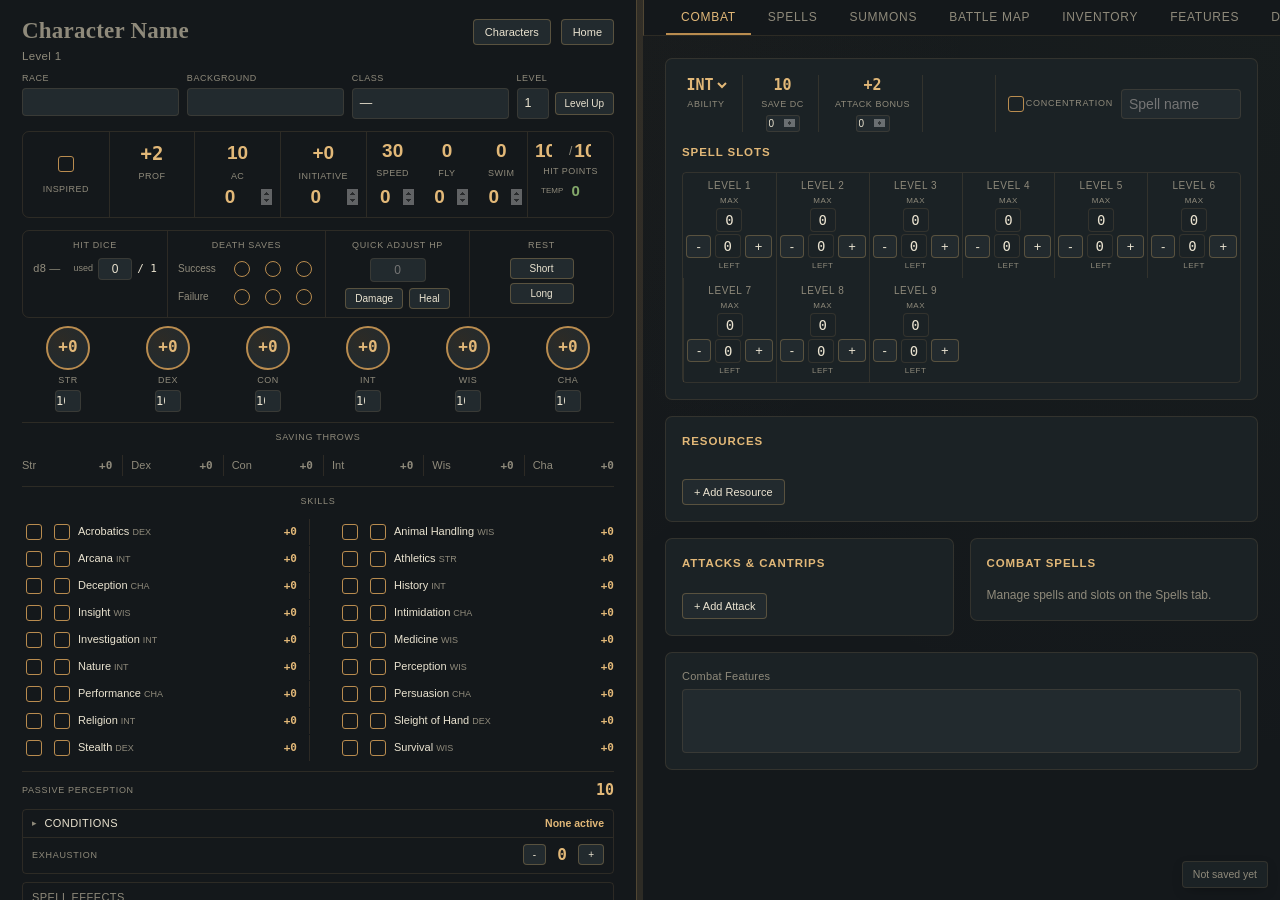
==== commit 20c8fb5a: "feat: Added list of features Home page with campaign picker and theme selector Character creator wiz" ====
--- a/character-ledger.html
+++ b/character-ledger.html
@@ -1,740 +1,11 @@
 <!DOCTYPE html>
 <html lang="en">
 <head>
+<script src="theme.js"></script>
 <meta charset="UTF-8">
 <meta name="viewport" content="width=device-width, initial-scale=1.0">
 <title>Character Ledger</title>
-<style>
-:root{
-  --ink:#14181b;
-  --panel:#1b2225;
-  --panel-raised:#222a2e;
-  --line:rgba(197,158,97,0.14);
-  --line-strong:rgba(197,158,97,0.34);
-  --parchment:#eae3d0;
-  --parchment-dim:#8f8a7b;
-  --brass:#b98c4f;
-  --brass-bright:#e2b878;
-  --ember:#c1543a;
-  --moss:#84a86a;
-  --radius:7px;
-  --radius-sm:4px;
-  --sp-1:4px;--sp-2:8px;--sp-3:12px;--sp-4:16px;--sp-5:22px;--sp-6:32px;
-}
-*{box-sizing:border-box;}
-html,body{height:100%;overflow:hidden;}
-body{
-  margin:0;
-  background:
-    radial-gradient(circle at 15% -10%, rgba(185,140,79,0.06), transparent 55%),
-    radial-gradient(circle at 100% 0%, rgba(122,154,99,0.04), transparent 50%),
-    var(--ink);
-  color:var(--parchment);
-  font-family:-apple-system,BlinkMacSystemFont,"Segoe UI",Roboto,"Helvetica Neue",Arial,sans-serif;
-  font-size:14px;
-  line-height:1.4;
-}
-#app{
-  height:100%;display:grid;
-  grid-template-rows:auto auto 1fr;grid-template-columns:1fr;
-  grid-template-areas:"header" "tabs" "content";
-}
-input,textarea,select,button{font-family:inherit;font-size:inherit;color:inherit;}
-.display{
-  font-family:Georgia,"Iowan Old Style","Palatino Linotype",serif;
-  letter-spacing:0.01em;
-  font-weight:700;
-}
-.mono{
-  font-family:ui-monospace,"SF Mono","Cascadia Code","JetBrains Mono",Consolas,monospace;
-}
-
-.sticky-top{
-  grid-area:header;
-  background-color:var(--ink);
-  background-image:linear-gradient(rgba(20,24,27,0.92),rgba(20,24,27,0.92)),var(--dashboard-portrait, none);
-  background-size:cover;
-  background-position:center;
-  background-repeat:no-repeat;
-  border-bottom:1px solid var(--line-strong);
-}
-.topbar{
-  display:flex;
-  align-items:flex-start;
-  justify-content:space-between;
-  gap:var(--sp-4);
-  flex-wrap:wrap;
-  padding:var(--sp-4) var(--sp-5) var(--sp-2);
-}
-.identity{min-width:220px;flex:1;}
-.name-row{display:flex;align-items:center;gap:10px;}
-.btn-characters-toggle{flex:0 0 auto;white-space:nowrap;padding:5px 10px;font-size:10.5px;}
-.name-input{
-  background:transparent;
-  border:none;
-  border-bottom:1px solid transparent;
-  color:var(--parchment);
-  font-family:Georgia,"Iowan Old Style",serif;
-  font-size:23px;
-  font-weight:700;
-  width:100%;
-  flex:1 1 auto;
-  min-width:0;
-  padding:2px 0;
-}
-.name-input:focus{outline:none;border-bottom:1px solid var(--brass);}
-.name-input::placeholder{color:var(--parchment-dim);}
-.subtitle{
-  margin-top:1px;
-  color:var(--parchment-dim);
-  font-size:11.5px;
-  letter-spacing:0.03em;
-}
-.save-controls{display:flex;align-items:center;gap:6px;flex-wrap:wrap;}
-#save-status{
-  position:fixed;right:12px;bottom:12px;z-index:50;
-  color:var(--parchment-dim);font-size:10.5px;white-space:nowrap;
-  background:var(--panel);border:1px solid var(--line);border-radius:var(--radius-sm);
-  padding:5px 10px;box-shadow:0 4px 14px -6px rgba(0,0,0,0.5);
-}
-@media (max-width:640px){#save-status{right:8px;bottom:8px;font-size:10px;padding:4px 8px;}}
-.btn{
-  background:var(--panel-raised);
-  border:1px solid var(--line-strong);
-  color:var(--parchment);
-  padding:6px 11px;
-  border-radius:var(--radius-sm);
-  cursor:pointer;
-  font-size:11px;
-  white-space:nowrap;
-  transition:border-color 0.12s, background 0.12s;
-}
-.btn:hover{border-color:var(--brass-bright);background:rgba(185,140,79,0.1);}
-.btn:focus-visible{outline:2px solid var(--brass-bright);outline-offset:1px;}
-.btn:active{background:rgba(185,140,79,0.16);}
-
-.dashboard{padding:0 var(--sp-5) var(--sp-3);}
-.dashboard-grid{
-  display:grid;
-  grid-template-columns:1fr 1fr;
-  grid-template-areas:"left right" "cond right";
-  column-gap:var(--sp-5);row-gap:var(--sp-2);align-items:start;
-}
-.characters-view{display:none;}
-.dashboard.showing-characters .dashboard-grid{display:none;}
-.dashboard.showing-characters .characters-view{display:block;}
-.roster-toolbar{display:flex;flex-wrap:wrap;gap:8px;margin-bottom:var(--sp-3);}
-.dash-left{grid-area:left;display:flex;flex-direction:column;gap:var(--sp-3);}
-.dash-right{grid-area:right;display:flex;flex-direction:column;gap:var(--sp-2);}
-.dash-cond{grid-area:cond;}
-
-.meta-compact{
-  display:grid;
-  grid-template-columns:1fr 1fr 1fr auto;
-  gap:var(--sp-2);
-}
-.field-sm{display:flex;flex-direction:column;gap:3px;min-width:0;}
-.field-sm label{font-size:9px;color:var(--parchment-dim);letter-spacing:0.06em;text-transform:uppercase;}
-.field-sm input{
-  background:var(--panel-raised);
-  border:1px solid var(--line);
-  border-radius:var(--radius-sm);
-  padding:6px 7px;
-  color:var(--parchment);
-  font-size:12.5px;
-  width:100%;
-}
-.field-sm input:focus{outline:none;border-color:var(--brass-bright);}
-.field-sm-display{
-  background:var(--panel-raised);
-  border:1px solid var(--line);
-  border-radius:var(--radius-sm);
-  padding:6px 7px;
-  color:var(--parchment);
-  font-size:12.5px;
-  width:100%;
-  white-space:nowrap;overflow:hidden;text-overflow:ellipsis;
-}
-.field-xs{max-width:64px;}
-textarea{
-  width:100%;
-  resize:vertical;
-  min-height:64px;
-  line-height:1.5;
-  background:var(--panel-raised);
-  border:1px solid var(--line);
-  border-radius:var(--radius-sm);
-  padding:8px 9px;
-  color:var(--parchment);
-}
-textarea:focus{outline:none;border-color:var(--brass-bright);}
-
-.vitals-compact{
-  display:grid;
-  grid-template-columns:repeat(6,1fr);
-  border:1px solid var(--line);border-radius:var(--radius);
-}
-.vital-box{padding:8px 6px;text-align:center;border-left:1px solid var(--line);}
-.vital-box:first-child{border-left:none;}
-@media (max-width:560px){
-  .vitals-compact{grid-template-columns:repeat(3,1fr);}
-  .vital-box:nth-child(3n+1){border-left:none;}
-  .vital-box:nth-child(n+4){border-top:1px solid var(--line);}
-}
-.vital-box .val{font-size:19px;font-weight:700;color:var(--brass-bright);}
-.vital-box .lbl{font-size:9px;letter-spacing:0.05em;color:var(--parchment-dim);text-transform:uppercase;margin-top:3px;}
-.vital-box input{
-  width:100%;text-align:center;background:transparent;border:none;
-  font-size:19px;font-weight:700;color:var(--brass-bright);padding:0;
-}
-.vital-box input:focus{outline:none;}
-.vital-box .misc-sm{
-  width:34px;font-size:10px;font-weight:400;color:var(--parchment);
-  background:var(--panel-raised);border:1px solid var(--line);border-radius:3px;padding:2px;margin-top:4px;
-}
-.no-spin{-moz-appearance:textfield;}
-.no-spin::-webkit-outer-spin-button,.no-spin::-webkit-inner-spin-button{-webkit-appearance:none;margin:0;}
-.hp-line{display:flex;align-items:center;gap:2px;justify-content:center;}
-.hp-line input{width:44%; -moz-appearance:textfield;}
-.hp-sep{color:var(--parchment-dim);font-size:12px;}
-.hp-temp-row{margin-top:4px;display:flex;align-items:center;justify-content:center;gap:3px;}
-.hp-temp-row .t-lbl{font-size:8px;color:var(--parchment-dim);text-transform:uppercase;}
-.hp-temp-row input{width:34px;font-size:15px;color:var(--moss);}
-.inspiration-box{display:flex;flex-direction:column;align-items:center;justify-content:center;gap:5px;}
-.inspiration-box:has(input:checked){border-color:var(--brass-bright);border-width:1.5px;background:rgba(185,140,79,0.06);}
-
-.mini-row-wrap{
-  display:grid;grid-template-columns:1.6fr 1fr 1fr 1fr;
-  border:1px solid var(--line);border-radius:var(--radius);
-}
-@media (max-width:640px){.mini-row-wrap{grid-template-columns:1fr;}}
-.mini-block{
-  padding:8px 10px;display:flex;flex-direction:column;gap:6px;align-items:center;
-  border-left:1px solid var(--line);
-}
-.mini-block:first-child{border-left:none;}
-@media (max-width:640px){
-  .mini-block{border-left:none;}
-  .mini-block:not(:first-child){border-top:1px solid var(--line);}
-}
-.mini-title{font-size:9px;letter-spacing:0.08em;color:var(--parchment-dim);text-transform:uppercase;}
-.mini-row{display:flex;align-items:center;gap:6px;justify-content:center;}
-.mini-row .sep{font-size:10px;color:var(--parchment-dim);white-space:nowrap;}
-.death-label{display:inline-block;min-width:46px;}
-.mini-row input[type="text"],.mini-row input[type="number"]{
-  width:46px;text-align:center;background:var(--panel-raised);border:1px solid var(--line);
-  border-radius:var(--radius-sm);padding:4px;font-size:12px;color:var(--parchment);
-}
-.mini-row .btn{padding:4px 9px;font-size:10px;}
-.mini-row-col{flex-direction:column;gap:4px;}
-.mini-row-col .btn{width:64px;}
-.dots-sm input{width:13px;height:13px;}
-.mini-main-input{
-  width:56px;text-align:center;background:var(--panel-raised);border:1px solid var(--line);
-  border-radius:var(--radius-sm);padding:4px;font-size:12px;color:var(--parchment);
-  appearance:textfield;-moz-appearance:textfield;
-}
-.mini-main-input::-webkit-outer-spin-button,.mini-main-input::-webkit-inner-spin-button{-webkit-appearance:none;margin:0;}
-.mini-main-input:focus{outline:none;border-color:var(--brass-bright);}
-.hd-pool-list{display:flex;flex-direction:column;gap:4px;width:100%;}
-.hd-pool-row{display:flex;align-items:center;justify-content:space-between;gap:5px;font-size:11px;}
-.hd-pool-label{color:var(--parchment-dim);white-space:nowrap;overflow:hidden;text-overflow:ellipsis;flex:1 1 auto;min-width:0;}
-.hd-pool-row .sep{font-size:9px;color:var(--parchment-dim);flex:0 0 auto;}
-.hd-pool-input{
-  width:34px;text-align:center;background:var(--panel-raised);border:1px solid var(--line);
-  border-radius:var(--radius-sm);padding:3px;color:var(--parchment);font-size:12px;flex:0 0 auto;
-  -moz-appearance:textfield;
-}
-.hd-pool-input::-webkit-outer-spin-button,.hd-pool-input::-webkit-inner-spin-button{-webkit-appearance:none;margin:0;}
-.hd-pool-input:focus{outline:none;border-color:var(--brass-bright);}
-.hd-pool-count{color:var(--parchment);flex:0 0 auto;}
-.roster-row-active{outline:1px solid var(--brass-bright);outline-offset:-1px;}
-.roster-table td{vertical-align:middle;}
-.roster-actions{display:flex;flex-wrap:wrap;gap:5px;align-items:center;justify-content:center;}
-.roster-actions .btn{padding:4px 9px;font-size:10px;}
-.roster-actions .row-del{width:22px;height:22px;font-size:12px;}
-
-.abilities-compact{display:grid;grid-template-columns:repeat(6,1fr);gap:var(--sp-2);}
-@media (max-width:520px){.abilities-compact{grid-template-columns:repeat(3,1fr);}}
-.ability-chip{display:flex;flex-direction:column;align-items:center;gap:4px;}
-.ability-seal-sm{
-  width:44px;height:44px;border-radius:50%;
-  border:2px solid var(--brass);
-  background:radial-gradient(circle at 35% 30%, rgba(221,178,115,0.12), var(--panel-raised) 70%);
-  display:flex;align-items:center;justify-content:center;
-}
-.mod-sm{font-size:16px;font-weight:700;color:var(--brass-bright);}
-.ability-name-sm{font-size:9px;letter-spacing:0.05em;color:var(--parchment-dim);text-transform:uppercase;}
-.ability-score-sm{
-  width:26px;text-align:center;font-size:12px;padding:3px 0;
-  background:var(--panel-raised);border:1px solid var(--line);border-radius:var(--radius-sm);color:var(--parchment);
-  -moz-appearance: textfield;
-}
-
-.dash-label{
-  font-size:9px;letter-spacing:0.08em;color:var(--parchment-dim);text-transform:uppercase;
-  text-align:center;
-  border-top:1px solid var(--line);padding-top:var(--sp-2);margin-top:2px;
-}
-.saves-compact{
-  display:grid;grid-template-columns:repeat(6,1fr);gap:0 10px;
-  margin-top:3px;
-}
-.save-chip{
-  display:flex;align-items:center;justify-content:space-between;gap:4px;font-size:11px;
-  color:var(--parchment-dim);padding:3px 0 3px 8px;border-left:1px solid var(--line);
-}
-.save-chip:first-child{border-left:none;padding-left:0;}
-.save-chip.active{color:var(--parchment);}
-.save-chip .bonus{font-weight:600;min-width:22px;text-align:right;color:var(--parchment-dim);}
-.save-chip.active .bonus{color:var(--brass-bright);font-weight:700;}
-@media (max-width:520px){
-  .saves-compact{grid-template-columns:repeat(3,1fr);}
-  .save-chip:nth-child(3n+1){border-left:none;padding-left:0;}
-}
-input[type="checkbox"]:disabled{opacity:1;cursor:default;}
-select:disabled{opacity:1;color:var(--parchment);cursor:default;background:var(--panel-raised);}
-
-.skills-compact{
-  display:grid;grid-template-columns:repeat(2,1fr);
-  gap:1px 16px;
-  margin-top:3px;
-}
-@media (max-width:520px){.skills-compact{grid-template-columns:1fr;}}
-.skill-row-sm:nth-child(odd){border-right:1px solid var(--line);padding-right:12px;}
-.skill-row-sm:nth-child(even){padding-left:12px;}
-@media (max-width:520px){.skill-row-sm:nth-child(odd){border-right:none;padding-right:0;} .skill-row-sm:nth-child(even){padding-left:0;}}
-.skill-row-sm{display:flex;align-items:center;gap:5px;font-size:11px;padding:2px 0;}
-.skill-row-sm .lbl{flex:1;white-space:nowrap;overflow:hidden;text-overflow:ellipsis;color:var(--parchment);}
-.skill-row-sm .lbl em{color:var(--parchment-dim);font-style:normal;font-size:9px;}
-.skill-row-sm .bonus{color:var(--brass-bright);font-weight:600;min-width:22px;text-align:right;}
-
-.tabs{
-  grid-area:tabs;
-  display:flex;
-  gap:2px;
-  padding:0 var(--sp-5);
-  overflow-x:auto;
-  -webkit-overflow-scrolling:touch;
-  background:var(--ink);
-  border-bottom:1px solid var(--line);
-}
-.tab-btn{
-  background:transparent;border:none;border-bottom:2px solid transparent;
-  color:var(--parchment-dim);padding:9px 15px;cursor:pointer;
-  font-size:12px;letter-spacing:0.06em;text-transform:uppercase;white-space:nowrap;
-  transition:color 0.12s;
-}
-.tab-btn:hover{color:var(--parchment);}
-.tab-btn.active{color:var(--brass-bright);border-bottom-color:var(--brass);}
-.tab-btn:focus-visible{outline:2px solid var(--brass-bright);outline-offset:-2px;}
-.tab-content{
-  grid-area:content;
-  min-height:0px;overflow-y:auto;
-  padding:var(--sp-5) var(--sp-5) 48px;max-width:1320px;width:100%;margin:0 auto;
-}
-.tab-panel{display:none;}
-.tab-panel.active{display:block;}
-.col-resizer{display:none;}
-
-.section-title{font-size:11.5px;color:var(--brass-bright);margin:0 0 var(--sp-3);letter-spacing:0.08em;text-transform:uppercase;font-weight:600;}
-.panel-header-row{display:flex;align-items:baseline;justify-content:space-between;gap:var(--sp-3);margin-bottom:var(--sp-3);flex-wrap:wrap;}
-.panel-header-row .section-title{margin:0;}
-.panel-header-row .footer-line{margin:0;}
-.panel{background:var(--panel);border:1px solid var(--line);border-radius:var(--radius);padding:var(--sp-4);margin-bottom:var(--sp-4);}
-.field{display:flex;flex-direction:column;gap:4px;}
-.field label{font-size:11px;color:var(--parchment-dim);letter-spacing:0.02em;}
-.field input,.field textarea{
-  background:var(--panel-raised);border:1px solid var(--line);border-radius:var(--radius-sm);
-  padding:8px 9px;color:var(--parchment);
-}
-.field input:focus,.field textarea:focus{outline:none;border-color:var(--brass-bright);}
-.meta-grid{display:grid;grid-template-columns:repeat(auto-fill,minmax(160px,1fr));gap:var(--sp-3);}
-.details-split{display:flex;align-items:stretch;gap:var(--sp-4);}
-.details-split .meta-grid{flex:1 1 0;grid-template-columns:repeat(auto-fill,minmax(140px,1fr));align-content:start;}
-.details-divider{width:1px;flex:0 0 auto;background:var(--line-strong);align-self:stretch;}
-.details-classes{flex:1 1 0;min-width:200px;}
-@media (max-width:720px){
-  .details-split{flex-direction:column;}
-  .details-divider{display:none;}
-}
-.portrait-row{display:flex;gap:var(--sp-4);align-items:center;}
-.portrait-frame{
-  width:120px;height:120px;flex:0 0 auto;border-radius:var(--radius);
-  border:2px solid var(--brass);background:var(--panel-raised);
-  display:flex;align-items:center;justify-content:center;overflow:hidden;
-}
-.portrait-frame img{width:100%;height:100%;object-fit:cover;display:block;}
-.portrait-placeholder{
-  font-size:10px;letter-spacing:0.05em;text-transform:uppercase;
-  color:var(--parchment-dim);text-align:center;padding:0 10px;
-}
-.portrait-actions{display:flex;flex-direction:column;gap:8px;align-items:flex-start;}
-table.data-table{width:100%;border-collapse:collapse;table-layout:fixed;}
-table.data-table th{
-  text-align:left;font-size:10px;letter-spacing:0.06em;text-transform:uppercase;
-  color:var(--parchment-dim);padding:6px 8px;border-bottom:1px solid var(--line-strong);
-  position:sticky;top:0;background:var(--panel);
-}
-table.data-table td{padding:7px 3px;border-bottom:1px solid var(--line);}
-table.data-table tbody tr:nth-child(even){background:rgba(255,255,255,0.015);}
-table.data-table input:not([type="checkbox"]),table.data-table textarea{
-  width:100%;background:var(--panel-raised);border:1px solid var(--line);
-  border-radius:var(--radius-sm);padding:6px 6px;color:var(--parchment);
-}
-table.data-table textarea{min-height:0;line-height:1.35;display:block;}
-table.data-table input:focus,table.data-table textarea:focus{outline:none;border-color:var(--brass-bright);}
-.row-del{
-  background:transparent;border:1px solid var(--line-strong);color:var(--ember);
-  width:26px;height:26px;border-radius:var(--radius-sm);cursor:pointer;font-size:14px;line-height:1;
-}
-.row-del:hover{background:rgba(193,84,58,0.14);border-color:var(--ember);}
-.add-row-btn{margin-top:10px;}
-.footer-line{color:var(--parchment-dim);font-size:12px;margin-top:4px;}
-.footer-line b{color:var(--brass-bright);}
-.dual-col{display:grid;grid-template-columns:1fr 1fr;gap:var(--sp-4);align-items:start;}
-@media (max-width:880px){.dual-col{grid-template-columns:1fr;}}
-.spell-subcol-title{font-size:11px;color:var(--parchment-dim);text-transform:uppercase;letter-spacing:0.06em;margin-bottom:6px;}
-.combat-toggle{display:flex;align-items:center;gap:2px;font-size:14px;flex:0 0 auto;cursor:pointer;}
-.combat-toggle input{margin:0;cursor:pointer;}
-.entry-tiny[disabled]{opacity:0.55;}
-.notes-grid{display:grid;grid-template-columns:1fr 1fr;gap:var(--sp-4);margin-bottom:var(--sp-4);}
-@media (max-width:720px){.notes-grid{grid-template-columns:1fr;}}
-textarea{resize:vertical;min-height:64px;line-height:1.5;}
-textarea.tall{min-height:140px;}
-textarea.auto-grow{resize:none;overflow:hidden;}
-
-.resources-row{display:grid;grid-template-columns:repeat(auto-fill,minmax(170px,1fr));gap:var(--sp-2);margin-bottom:var(--sp-2);}
-.resource-card{
-  border-left:2px solid var(--line-strong);
-  padding:2px 0 2px 10px;display:flex;flex-direction:column;gap:6px;
-}
-.resource-card:first-child{border-left:none;padding-left:0;}
-.resource-card .top{display:flex;justify-content:space-between;align-items:center;gap:6px;}
-.resource-name{
-  background:transparent;border:none;border-bottom:1px solid var(--line);
-  font-size:12px;font-weight:600;color:var(--parchment);width:100%;padding:2px 0;
-}
-.resource-name:focus{outline:none;border-bottom-color:var(--brass-bright);}
-.resource-vals{display:flex;align-items:center;gap:5px;justify-content:center;}
-.resource-vals input{
-  width:30px;text-align:center;background:var(--panel);border:1px solid var(--line);
-  border-radius:var(--radius-sm);padding:4px 2px;-moz-appearance:textfield;
-}
-.resource-vals input::-webkit-outer-spin-button,
-.resource-vals input::-webkit-inner-spin-button{-webkit-appearance:none;margin:0;}
-.resource-btn{padding:3px 9px;font-size:13px;}
-.resource-notes{
-  width:100%;background:var(--panel);border:1px solid var(--line);border-radius:var(--radius-sm);
-  padding:4px 6px;color:var(--parchment);font-family:inherit;font-size:11px;
-  resize:none;overflow:hidden;line-height:1.3;min-height:26px;
-}
-.resource-notes:focus{outline:none;border-color:var(--brass-bright);}
-.currency-row{display:flex;flex-wrap:wrap;margin-bottom:var(--sp-3);}
-.curr-box{display:flex;flex-direction:column;align-items:center;gap:4px;border-left:1px solid var(--line);padding:0 16px;}
-.curr-box:first-child{border-left:none;padding-left:0;}
-.curr-adjust{display:flex;align-items:center;gap:4px;}
-.curr-box input{
-  width:48px;text-align:center;background:var(--panel-raised);
-  border:1px solid var(--line);border-radius:var(--radius-sm);padding:7px 4px;
-}
-.curr-box span{font-size:10px;color:var(--parchment-dim);letter-spacing:0.06em;}
-
-.concentration-inline{
-  margin-left:auto;padding-left:var(--sp-3);border-left:1px solid var(--line);
-  display:flex;align-items:center;gap:8px;
-}
-.concentration-inline .mini-title{white-space:nowrap;}
-.concentration-inline input[type="text"]{
-  width:120px;background:var(--panel-raised);border:1px solid var(--line);border-radius:var(--radius-sm);
-  padding:6px 7px;color:var(--parchment);
-}
-.concentration-inline input[type="text"]:focus{outline:none;border-color:var(--brass-bright);}
-.concentration-inline:has(.concentration-check:checked) .mini-title{color:var(--ember);}
-.exhaustion-val{font-size:16px;font-weight:700;color:var(--brass-bright);min-width:20px;text-align:center;display:inline-block;}
-.resource-reset{
-  width:100%;background:var(--panel);border:1px solid var(--line);border-radius:var(--radius-sm);
-  padding:3px 4px;font-size:10px;color:var(--parchment-dim);
-}
-.resource-reset:focus{outline:none;border-color:var(--brass-bright);}
-.passive-row{
-  display:flex;align-items:center;justify-content:space-between;gap:8px;
-  border-top:1px solid var(--line);padding-top:var(--sp-2);margin-top:2px;
-}
-.passive-row .lbl{font-size:9px;letter-spacing:0.08em;color:var(--parchment-dim);text-transform:uppercase;}
-.passive-row .val{font-size:15px;font-weight:700;color:var(--brass-bright);}
-
-.conditions-widget{border:1px solid var(--line);border-radius:var(--radius-sm);margin-bottom:var(--sp-2);}
-.conditions-toggle{
-  width:100%;display:flex;align-items:center;gap:7px;
-  background:transparent;border:none;color:var(--parchment);padding:7px 9px;cursor:pointer;
-  font-size:11px;letter-spacing:0.04em;text-transform:uppercase;text-align:left;
-}
-.conditions-toggle:hover{color:var(--brass-bright);}
-.conditions-toggle:focus-visible{outline:2px solid var(--brass-bright);outline-offset:-2px;}
-.conditions-caret{color:var(--parchment-dim);font-size:9px;transition:transform 0.12s;flex:0 0 auto;}
-.conditions-widget.expanded .conditions-caret{transform:rotate(90deg);}
-.conditions-summary{
-  flex:1;min-width:0;text-align:right;color:var(--brass-bright);font-weight:600;
-  text-transform:none;letter-spacing:0;overflow:hidden;text-overflow:ellipsis;white-space:nowrap;font-size:10.5px;
-}
-.conditions-exhaustion-row{
-  display:flex;align-items:center;justify-content:space-between;gap:8px;
-  padding:0 9px 7px;border-top:1px solid var(--line);margin-top:1px;padding-top:6px;
-}
-.conditions-body{
-  display:none;grid-template-columns:repeat(auto-fit,minmax(96px,1fr));gap:1px 8px;
-  padding:0 9px 8px;border-top:1px solid var(--line);
-}
-.conditions-widget.expanded .conditions-body{display:grid;padding-top:6px;}
-.condition-row{display:flex;align-items:center;gap:5px;font-size:10.5px;padding:2px 0;color:var(--parchment);}
-
-.effects-widget{border:1px solid var(--line);border-radius:var(--radius-sm);margin-top:var(--sp-2);padding:7px 9px;}
-.effects-header{font-size:11px;letter-spacing:0.04em;text-transform:uppercase;color:var(--parchment-dim);margin-bottom:6px;}
-.effects-list{display:flex;flex-direction:column;gap:3px;}
-.effects-list:not(:empty){margin-bottom:6px;}
-.effect-row{
-  display:flex;align-items:center;justify-content:space-between;gap:6px;
-  background:var(--panel-raised);border:1px solid var(--line);border-radius:var(--radius-sm);
-  padding:4px 5px 4px 8px;font-size:11px;color:var(--parchment);
-}
-.effect-row .row-del{width:20px;height:20px;font-size:11px;line-height:1;flex:0 0 auto;}
-.effects-add-row{display:flex;gap:6px;}
-.effects-add-row input{
-  flex:1;min-width:0;background:var(--panel-raised);border:1px solid var(--line);border-radius:var(--radius-sm);
-  padding:5px 7px;color:var(--parchment);font-size:11px;
-}
-.effects-add-row input:focus{outline:none;border-color:var(--brass-bright);}
-.effects-add-row .btn{padding:5px 10px;font-size:11px;}
-.effects-add-row input.initiative-value-input{flex:0 0 48px;text-align:center;}
-
-.initiative-list{display:flex;flex-direction:column;gap:3px;}
-.initiative-list:not(:empty){margin-bottom:6px;}
-.initiative-row{
-  display:flex;align-items:center;gap:6px;
-  background:var(--panel-raised);border:1px solid var(--line);border-radius:var(--radius-sm);
-  padding:4px 5px 4px 8px;font-size:11px;color:var(--parchment);
-}
-.initiative-row.current-turn{border-color:var(--brass-bright);background:rgba(185,140,79,0.12);}
-.initiative-row .init-val{font-weight:700;color:var(--brass-bright);min-width:20px;text-align:right;flex:0 0 auto;}
-.initiative-row .init-name{flex:1;min-width:0;overflow:hidden;text-overflow:ellipsis;white-space:nowrap;}
-.initiative-row .row-del{width:20px;height:20px;font-size:11px;line-height:1;flex:0 0 auto;}
-.initiative-controls{display:flex;gap:6px;margin-top:6px;}
-.initiative-controls .btn{flex:1;padding:5px 10px;font-size:11px;}
-
-.spell-header-row{display:flex;align-content:center;flex-wrap:wrap;gap:var(--sp-4);margin-bottom:var(--sp-3);}
-.stat-box-sm{text-align:center;min-width:60px;padding:0 var(--sp-3) 0 0;border-right:1px solid var(--line);}
-.stat-box-sm:last-child{border-right:none;}
-.stat-box-sm .val{font-size:15px;font-weight:700;color:var(--brass-bright);}
-.stat-box-sm .lbl{font-size:9px;letter-spacing:0.06em;color:var(--parchment-dim);text-transform:uppercase;margin-top:2px;}
-.stat-select{
-  background:transparent;border:none;text-align:center;
-  font-size:15px;font-weight:700;color:var(--brass-bright);
-  padding:0;cursor:pointer;
-}
-.stat-select:focus{outline:none;}
-.slots-grid{display:grid;grid-template-columns:repeat(auto-fit,minmax(90px,1fr));border:1px solid var(--line);border-radius:var(--radius-sm);}
-.slot-card{
-  padding:6px;display:flex;flex-direction:column;align-items:center;gap:2px;
-  border-left:1px solid var(--line);
-}
-.slot-card:first-child{border-left:none;}
-.slot-level{font-size:10px;letter-spacing:0.06em;color:var(--parchment-dim);text-transform:uppercase;}
-.slot-row{display:flex;align-items:center;gap:4px;}
-.slot-input{width:26px;text-align:center;background:var(--panel);border:1px solid var(--line);border-radius:var(--radius-sm);padding:3px;}
-.slot-sep{color:var(--parchment-dim);}
-.slot-sub{font-size:8px;letter-spacing:0.06em;color:var(--parchment-dim);text-transform:uppercase;}
-
-.entry-list{display:flex;flex-direction:column;}
-.entry-card{
-  display:flex;flex-direction:column;gap:6px;padding:9px 0;
-  border-bottom:1px solid var(--line);
-}
-.entry-list .entry-card:last-child{border-bottom:none;}
-.entry-top{display:flex;gap:8px;align-items:center;flex-wrap:wrap;}
-.entry-top input[type="text"],.entry-top input[type="number"],.entry-top textarea{
-  background:var(--panel-raised);border:1px solid var(--line);border-radius:var(--radius-sm);
-  padding:6px 7px;color:var(--parchment);min-width:0;
-}
-.entry-top textarea,.entry-notes{
-  resize:none;overflow:hidden;font-family:inherit;font-size:inherit;line-height:1.35;min-height:32px;
-}
-.entry-top textarea:focus,.entry-top input:focus{outline:none;border-color:var(--brass-bright);}
-.entry-name{flex:1.6 1 130px;min-width:100px;}
-.entry-mid{flex:1.3 1 120px;min-width:90px;}
-.entry-narrow{width:56px;flex:0 0 56px;text-align:center;}
-.entry-tiny{width:56px;flex:0 0 auto;text-align:center;}
-.entry-check{flex:0 0 auto;}
-.entry-notes{
-  width:100%;background:var(--panel);border:1px solid var(--line);border-radius:var(--radius-sm);
-  padding:6px 7px;color:var(--parchment);
-}
-.entry-notes:focus{outline:none;border-color:var(--brass-bright);}
-.entry-notes{display:none;}
-.entry-card.expanded .entry-notes{display:block;}
-.entry-toggle{
-  background:transparent;border:1px solid var(--line-strong);color:var(--brass-bright);
-  width:26px;height:26px;border-radius:var(--radius-sm);cursor:pointer;font-size:12px;line-height:1;
-  flex:0 0 auto;
-}
-.entry-toggle:hover{border-color:var(--brass-bright);background:rgba(185,140,79,0.08);}
-
-#summons-list{display:grid;grid-template-columns:repeat(auto-fit,minmax(420px,1fr));gap:var(--sp-4);align-items:start;}
-.summon-card{margin-bottom:0;}
-.summon-card .entry-top{border-top:none;padding-top:0;}
-.summon-card .entry-name{font-size:15px;font-weight:700;}
-.summon-name-row{display:flex;gap:6px;align-items:center;margin-bottom:10px;}
-.summon-stat-row{display:flex;align-items:stretch;margin-bottom:var(--sp-3);border:1px solid var(--line);border-radius:var(--radius-sm);}
-.summon-mini-stat{padding:5px 12px;text-align:center;min-width:56px;flex:1;border-left:1px solid var(--line);}
-.summon-mini-stat:first-child{border-left:none;}
-.summon-mini-stat input{width:100%;text-align:center;background:transparent;border:none;font-size:12px;font-weight:700;color:var(--brass-bright);font-family:inherit;padding:0;}
-.summon-mini-stat input:focus{outline:none;}
-.summon-mini-stat .lbl{font-size:8px;letter-spacing:0.06em;color:var(--parchment-dim);text-transform:uppercase;margin-top:2px;}
-.summon-hp-box{min-width:120px;}
-.summon-hp-box .resource-vals{margin-bottom:1px;}
-.summon-abilities{display:grid;grid-template-columns:repeat(6,1fr);gap:6px;margin-bottom:var(--sp-3);}
-.summon-ability-chip{display:flex;flex-direction:column;align-items:center;gap:2px;}
-.summon-ability-seal{
-  width:36px;height:36px;border-radius:50%;
-  border:2px solid var(--brass);
-  background:radial-gradient(circle at 35% 30%, rgba(221,178,115,0.12), var(--panel-raised) 70%);
-  display:flex;align-items:center;justify-content:center;
-}
-.summon-ability-mod{font-size:13px;font-weight:700;color:var(--brass-bright);}
-.summon-ability-name{font-size:8px;letter-spacing:0.05em;color:var(--parchment-dim);text-transform:uppercase;margin-top:1px;}
-.summon-ability-score{
-  width:24px;text-align:center;font-size:11px;padding:2px 0;
-  background:var(--panel-raised);border:1px solid var(--line);border-radius:var(--radius-sm);color:var(--parchment);
-  -moz-appearance: textfield;
-}
-.summon-details-grid{display:grid;grid-template-columns:repeat(auto-fill,minmax(200px,1fr));gap:10px;margin-bottom:var(--sp-3);}
-.summon-text-grid{display:grid;grid-template-columns:1fr 1fr;gap:14px;margin-bottom:var(--sp-3);}
-@media (max-width:720px){.summon-text-grid{grid-template-columns:1fr;}}
-
-input[type="checkbox"]{
-  appearance:none;-webkit-appearance:none;
-  width:16px;height:16px;flex-shrink:0;
-  border:1.5px solid var(--brass);border-radius:3px;background:transparent;cursor:pointer;position:relative;
-}
-input[type="checkbox"]:checked{background:var(--brass);}
-input[type="checkbox"]:checked::after{
-  content:"";position:absolute;left:4px;top:1px;width:4px;height:8px;
-  border:solid var(--ink);border-width:0 2px 2px 0;transform:rotate(40deg);
-}
-input[type="checkbox"]:focus-visible{outline:2px solid var(--brass-bright);outline-offset:2px;}
-.expertise{width:13px;height:13px;border-radius:50%;}
-.expertise:checked::after{left:3px;top:1px;width:3px;height:6px;}
-.cb-sm{width:13px;height:13px;}
-.cb-sm:checked::after{left:3px;top:0;width:3px;height:6px;}
-.exp-sm{width:11px;height:11px;border-radius:50%;}
-.exp-sm:checked::after{left:2.5px;top:0;width:2.5px;height:5px;}
-.death-dots{display:flex;gap:8px;}
-.death-dots input{border-radius:50%;}
-
-@media (prefers-reduced-motion:reduce){*{transition:none !important;}}
-@media (orientation:landscape){
-  #app{
-    grid-template-columns:var(--left-col-width, 1fr) 6px 1fr;
-    grid-template-rows:auto 1fr;
-    grid-template-areas:
-      "header resizer tabs"
-      "header resizer content";
-  }
-  .sticky-top{
-    height:100%;overflow-y:auto;
-    border-bottom:none;border-right:1px solid var(--line-strong);
-  }
-  .tabs{
-    border-left:1px solid var(--line-strong);
-  }
-  .dashboard-grid{grid-template-columns:1fr;grid-template-areas:"left" "right" "cond";}
-  .col-resizer{
-    display:block;grid-area:resizer;cursor:col-resize;
-    background:var(--line);touch-action:none;
-  }
-  .col-resizer:hover,.col-resizer.dragging{background:var(--brass-bright);}
-}
-@media (max-width:640px){
-  .topbar{padding:12px 14px 6px;}
-  .meta-compact{padding:0 14px 8px;grid-template-columns:1fr 1fr;}
-  .dashboard{padding:0 14px 8px;}
-  .dashboard-grid{grid-template-columns:1fr;grid-template-areas:"left" "right" "cond";}
-  .tabs{padding:0 14px;}
-  .tab-content{padding:16px 14px 40px;}
-}
-
-.settings-list{display:flex;flex-direction:column;}
-.settings-row{display:flex;align-items:flex-start;gap:10px;padding:11px 0;border-bottom:1px solid var(--line);cursor:pointer;}
-.settings-row:last-child{border-bottom:none;}
-.settings-row input[type="checkbox"]{margin-top:2px;flex:0 0 auto;}
-.settings-row-text{display:flex;flex-direction:column;gap:2px;}
-.settings-row-title{font-size:12.5px;color:var(--parchment);font-weight:600;}
-.settings-row-desc{font-size:11px;color:var(--parchment-dim);}
-
-body.hide-spellcasting .tab-btn[data-tab="spells"],
-body.hide-spellcasting #tab-spells,
-body.hide-spellcasting #spell-slots-panel,
-body.hide-spellcasting .spell-header-row,
-body.hide-spellcasting #combat-spells-panel{display:none;}
-body.hide-spellcasting #tab-combat .dual-col{grid-template-columns:1fr;}
-
-body.hide-summons .tab-btn[data-tab="summons"],
-body.hide-summons #tab-summons{display:none;}
-
-body.hide-deathsaves #deathsaves-block{display:none;}
-body.hide-deathsaves .mini-row-wrap{grid-template-columns:1.6fr 1fr 1fr;}
-@media (max-width:640px){body.hide-deathsaves .mini-row-wrap{grid-template-columns:1fr;}}
-
-body.hide-inspiration .inspiration-box{display:none;}
-
-body.hide-exhaustion .conditions-exhaustion-row{display:none;}
-
-body.hide-encumbrance .col-weight,
-body.hide-encumbrance #total-weight-line,
-body.hide-encumbrance #carry-capacity-info{display:none;}
-
-body.hide-currency #currency-panel{display:none;}
-
-body.hide-initiative #initiative-widget{display:none;}
-
-body.hide-portraitbg .sticky-top{background-image:none;}
-
-@media (orientation:portrait) and (max-width:640px){
-  html,body{height:100dvh;}
-  :root{--sp-3:8px;--sp-4:10px;--sp-5:14px;}
-
-  .sticky-top{
-    max-height:46vh;
-    overflow-y:auto;
-    overscroll-behavior:contain;
-    -webkit-overflow-scrolling:touch;
-  }
-  .tab-content{-webkit-overflow-scrolling:touch;}
-
-  .topbar{flex-direction:column;align-items:stretch;gap:8px;}
-  .save-controls{width:100%;}
-  .char-select{max-width:none;flex:1 1 100%;}
-  .name-input{font-size:19px;}
-
-  .btn{padding:9px 13px;font-size:12px;}
-  .row-del{width:32px;height:32px;font-size:16px;}
-  .entry-toggle{width:32px;height:32px;font-size:14px;}
-  .resource-btn{padding:6px 12px;font-size:14px;}
-
-  .ability-seal-sm{width:38px;height:38px;}
-  .vital-box .val,.vital-box input{font-size:17px;}
-  .mini-title,.dash-label,.field-sm label,.lbl{font-size:10px;}
-
-  .panel:has(table.data-table){overflow-x:auto;-webkit-overflow-scrolling:touch;}
-  table.data-table{table-layout:auto;min-width:520px;}
-}
-
-@media (orientation:portrait) and (max-width:420px){
-  .entry-name{flex:1 1 100%;}
-  .entry-mid{flex:1 1 45%;}
-  .entry-narrow{flex:1 1 45%;width:auto;}
-}
-</style>
+<link rel="stylesheet" href="style.css">
 </head>
 <body>
 <div id="app">
@@ -744,47 +15,63 @@
         <div class="name-row">
           <input class="name-input display" id="name-input" data-bind="meta.name" placeholder="Character Name">
           <button class="btn btn-characters-toggle" id="btn-toggle-characters" title="Switch, create, import, or export characters">Characters</button>
+          <button class="btn" id="btn-go-home" title="Back to the home page">Home</button>
         </div>
         <div class="subtitle" id="header-subtitle">Unnamed Adventurer</div>
       </div>
-      <div class="save-controls">
-        <span id="save-status">Not saved yet</span>
-      </div>
+      <span id="save-status">Not saved yet</span>
     </header>
 
     <div class="dashboard" id="dashboard">
       <div class="dashboard-grid">
         <div class="dash-left">
-          <div class="meta-compact">
+          <div class="meta-compact view-noncombat-only">
             <div class="field-sm"><label>Race</label><input list="dl-races" data-bind="meta.race"></div>
             <div class="field-sm"><label>Background</label><input list="dl-backgrounds" data-bind="meta.background"></div>
             <div class="field-sm"><label>Class</label><div class="field-sm-display" id="class-summary-display" title="Edit classes and levels in the Details tab">—</div></div>
-            <div class="field-sm field-xs"><label>Level</label><div class="field-sm-display" id="level-summary-display" title="Total level across all classes">1</div></div>
-          </div>
-
+            <div class="field-sm"><label>Level</label><div class="level-display-row"><div class="field-sm-display" id="level-summary-display" title="Total level across all classes">1</div><button class="btn btn-level-up" id="btn-level-up" title="Level up a class with guided HP, ASI/feat, and feature prompts">Level Up</button></div></div>
+          </div>
+
+          
           <div class="vitals-compact" id="vitals-grid">
             <div class="vital-box inspiration-box"><input type="checkbox" data-bind="combat.inspiration"><div class="lbl">Inspired</div></div>
             <div class="vital-box"><div class="val mono" id="pb-display">+2</div><div class="lbl">Prof</div></div>
-            <div class="vital-box"><div class="val" id="ac-display">10</div><div class="lbl">AC</div><input class="misc-sm" type="number" data-bind="combat.acBonus" placeholder="armor" title="Armor / shield / misc bonus"></div>
-            <div class="vital-box"><div class="val" id="initiative-display">+0</div><div class="lbl">Initiative</div><input class="misc-sm" type="number" data-bind="combat.initMisc" placeholder="misc" title="Misc initiative bonus"></div>
-            <div class="vital-box">
-              <input type="number" class="no-spin" data-bind="combat.speed" title="Speed (ft) — edit directly anytime">
-              <div class="lbl">Speed</div>
-              <input class="misc-sm" type="number" data-bind="combat.speedMod" placeholder="0" title="Speed modifier — adjusts the field above">
+            <div class="vital-box view-combat-only"><div class="val" id="ac-display">10</div><div class="lbl">AC</div><input class="misc-sm" type="number" data-bind="combat.acBonus" placeholder="armor" title="Armor / shield / misc bonus"></div>
+            <div class="vital-box view-combat-only"><div class="val" id="initiative-display">+0</div><div class="lbl">Initiative</div><input class="misc-sm" type="number" data-bind="combat.initMisc" placeholder="misc" title="Misc initiative bonus"></div>
+            <div class="vital-box vital-speed-box">
+              <div class="speed-cols">
+                <div class="speed-col">
+                  <input type="number" class="no-spin" data-bind="combat.speed" title="Speed (ft) — edit directly anytime">
+                  <div class="lbl">Speed</div>
+                  <input class="misc-sm" type="number" data-bind="combat.speedMod" placeholder="0" title="Speed modifier — adjusts the field above">
+                </div>
+                <div class="speed-col extra-speed-fly">
+                  <input type="number" class="no-spin" data-bind="combat.flySpeed" title="Flying speed (ft)">
+                  <div class="lbl">Fly</div>
+                  <input class="misc-sm" type="number" data-bind="combat.flySpeedMod" placeholder="0" title="Fly speed modifier — adjusts the field above">
+                </div>
+                <div class="speed-col extra-speed-swim">
+                  <input type="number" class="no-spin" data-bind="combat.swimSpeed" title="Swimming speed (ft)">
+                  <div class="lbl">Swim</div>
+                  <input class="misc-sm" type="number" data-bind="combat.swimSpeedMod" placeholder="0" title="Swim speed modifier — adjusts the field above">
+                </div>
+              </div>
+              <span class="effect-badge" id="speed-effect-badge" style="display:none;"></span>
             </div>
             <div class="vital-box">
               <div class="hp-line"><input type="number" data-bind="combat.hpCurrent"><span class="hp-sep">/</span><input type="number" data-bind="combat.hpMax"></div>
               <div class="lbl">Hit Points</div>
+              <span class="effect-badge" id="hpmax-effect-badge" style="display:none;"></span>
               <div class="hp-temp-row"><span class="t-lbl">Temp</span><input type="number" data-bind="combat.hpTemp"></div>
             </div>
           </div>
 
           <div class="mini-row-wrap">
-            <div class="mini-block">
+            <div class="mini-block view-noncombat-only">
               <div class="mini-title">Hit Dice</div>
               <div class="hd-pool-list" id="hitdice-list"></div>
             </div>
-            <div class="mini-block" id="deathsaves-block">
+            <div class="mini-block view-combat-only" id="deathsaves-block">
               <div class="mini-title">Death Saves</div>
               <div class="mini-row">
                 <span class="sep death-label">Success</span>
@@ -803,7 +90,7 @@
                 </div>
               </div>
             </div>
-            <div class="mini-block">
+            <div class="mini-block view-combat-only">
               <div class="mini-title">Quick Adjust HP</div>
               <input type="number" id="hp-delta" class="mini-main-input" placeholder="0">
               <div class="mini-row">
@@ -811,7 +98,7 @@
                 <button class="btn" id="btn-heal">Heal</button>
               </div>
             </div>
-            <div class="mini-block">
+            <div class="mini-block view-noncombat-only">
               <div class="mini-title">Rest</div>
               <div class="mini-row mini-row-col">
                 <button class="btn" id="btn-short-rest">Short</button>
@@ -822,7 +109,7 @@
         </div>
 
         <div class="dash-cond">
-          <div class="conditions-widget" id="conditions-widget">
+          <div class="conditions-widget view-combat-only" id="conditions-widget">
             <button type="button" class="conditions-toggle" id="conditions-toggle-btn">
               <span class="conditions-caret">▸</span>
               <span>Conditions</span>
@@ -839,27 +126,30 @@
             <div class="conditions-body" id="conditions-list"></div>
           </div>
 
-          <div class="effects-widget" id="effects-widget">
+          <div class="effects-widget view-combat-only" id="effects-widget">
             <div class="effects-header">Spell Effects</div>
-            <div class="effects-list" id="effects-list"></div>
+            <div class="effects-list entry-list" id="effects-list"></div>
             <div class="effects-add-row">
               <input type="text" id="effect-add-input" placeholder="e.g. Mage Armor">
               <button class="btn" id="btn-add-effect">+</button>
             </div>
           </div>
 
-          <div class="effects-widget" id="initiative-widget">
+          <div class="effects-widget view-combat-only" id="initiative-widget">
             <div class="effects-header" style="display:flex;align-items:center;justify-content:space-between;">
               <span>Initiative Tracker</span>
               <span class="mono" style="font-size:10px;color:var(--parchment-dim);">Round <span id="initiative-round">1</span></span>
             </div>
+            <div class="mono" id="initiative-sync-status" style="font-size:9.5px;color:var(--parchment-dim);margin:-4px 0 6px;">Local only</div>
             <div class="initiative-list" id="initiative-list"></div>
+            <div class="initiative-campaign-picker" id="initiative-campaign-picker"></div>
             <div class="effects-add-row">
               <input type="text" id="initiative-name-input" placeholder="Name">
               <input type="number" class="no-spin initiative-value-input" id="initiative-value-input" placeholder="Init">
               <button class="btn" id="btn-add-initiative">+</button>
             </div>
             <div class="initiative-controls">
+              <button class="btn" id="btn-initiative-prev">&#9664; Prev</button>
               <button class="btn" id="btn-initiative-next">Next Turn</button>
               <button class="btn" id="btn-initiative-reset">Reset</button>
             </div>
@@ -870,8 +160,8 @@
           <div class="abilities-compact" id="abilities-grid"></div>
           <div class="dash-label">Saving Throws</div>
           <div class="saves-compact" id="saves-list"></div>
-          <div class="dash-label">Skills</div>
-          <div class="skills-compact" id="skills-list"></div>
+          <div class="dash-label view-noncombat-only">Skills</div>
+          <div class="skills-compact view-noncombat-only" id="skills-list"></div>
           <div class="passive-row">
             <span class="lbl">Passive Perception</span>
             <span class="val mono" id="passive-perception-display">10</span>
@@ -882,15 +172,29 @@
       <div class="panel characters-view">
         <div class="panel-header-row">
           <div class="section-title">All Characters</div>
-          <div class="footer-line">Everyone's characters, saved on this server. Use Open to switch, or the &times; to delete.</div>
+          <div class="footer-line">Everyone's characters, saved on this server. Use Open to switch, or the &times; to move to Trash.</div>
         </div>
         <div class="roster-toolbar">
           <button class="btn" id="btn-export">Export JSON</button>
           <label class="btn" style="cursor:pointer;">Import JSON<input type="file" id="import-input" accept="application/json,.json" style="display:none;"></label>
           <button class="btn" id="btn-new">New Character</button>
+          <button class="btn" id="btn-new-wizard">+ Guided Creation</button>
+          <button class="btn" id="btn-view-trash">Trash</button>
         </div>
         <div id="characters-roster"></div>
       </div>
+
+      <div class="panel trash-view">
+        <div class="panel-header-row">
+          <div class="section-title">Trash</div>
+          <div class="footer-line">Deleted characters stay here until restored or emptied.</div>
+        </div>
+        <div class="roster-toolbar">
+          <button class="btn" id="btn-back-from-trash">Back to Characters</button>
+          <button class="btn" id="btn-empty-trash">Empty Trash</button>
+        </div>
+        <div id="trash-roster"></div>
+      </div>
     </div>
 
   </div>
@@ -898,16 +202,25 @@
   <div class="col-resizer" id="col-resizer"></div>
 
   <nav class="tabs">
-    <button class="tab-btn active" data-tab="combat">Combat</button>
-    <button class="tab-btn" data-tab="spells">Spells</button>
-    <button class="tab-btn" data-tab="summons">Summons</button>
-    <button class="tab-btn" data-tab="inventory">Inventory</button>
-    <button class="tab-btn" data-tab="details">Details</button>
-    <button class="tab-btn" data-tab="settings">Settings</button>
+    <button class="tab-btn phone-only" data-tab="dashboard" id="tab-btn-dashboard">Dashboard</button>
+    <button class="tab-btn active view-combat-only" data-tab="combat">Combat</button>
+    <button class="tab-btn view-noncombat-only" data-tab="spells">Spells</button>
+    <button class="tab-btn view-combat-only" data-tab="summons">Summons</button>
+    <button class="tab-btn view-combat-only" data-tab="battlemap">Battle Map</button>
+    <button class="tab-btn view-noncombat-only" data-tab="inventory">Inventory</button>
+    <button class="tab-btn view-noncombat-only" data-tab="features">Features</button>
+    <button class="tab-btn view-noncombat-only" data-tab="details">Details</button>
+    <button class="tab-btn" data-tab="notes">Notes</button>
+    <button class="tab-btn view-all-only" data-tab="settings">Settings</button>
+    <div class="view-mode-toggle" id="view-mode-toggle">
+      <button class="view-mode-btn" data-mode="combat" title="Show combat-relevant info only">Combat</button>
+      <button class="view-mode-btn" data-mode="noncombat" title="Show non-combat-relevant info only">Non-Combat</button>
+      <button class="view-mode-btn view-mode-active" data-mode="all" title="Show everything">All</button>
+    </div>
   </nav>
 
   <main class="tab-content">
-    <section class="tab-panel active" id="tab-combat">
+    <section class="tab-panel active view-combat-only" id="tab-combat">
       <div class="panel" id="spell-slots-panel">
         <div class="spell-header-row">
           <div class="stat-box-sm">
@@ -917,8 +230,8 @@
             </select>
             <div class="lbl">Ability</div>
           </div>
-          <div class="stat-box-sm"><div class="val mono" id="spell-dc">8</div><div class="lbl">Save DC</div></div>
-          <div class="stat-box-sm"><div class="val mono" id="spell-atk">+0</div><div class="lbl">Attack Bonus</div></div>
+          <div class="stat-box-sm"><div class="val mono" id="spell-dc">8</div><div class="lbl">Save DC</div><input class="misc-sm" type="number" data-bind="combat.spellDcMisc" placeholder="0" title="Misc Save DC bonus"></div>
+          <div class="stat-box-sm"><div class="val mono" id="spell-atk">+0</div><div class="lbl">Attack Bonus</div><input class="misc-sm" type="number" data-bind="combat.spellAtkMisc" placeholder="0" title="Misc Attack Bonus"></div>
           <div class="concentration-inline">
             <label class="combat-toggle" title="Concentrating"><input type="checkbox" class="concentration-check" data-bind="combat.concentration.active"><span class="mini-title">Concentration</span></label>
             <input type="text" data-bind="combat.concentration.spell" placeholder="Spell name">
@@ -953,11 +266,11 @@
       </div>
     </section>
 
-    <section class="tab-panel" id="tab-spells">
+    <section class="tab-panel view-noncombat-only" id="tab-spells">
       <div id="spells-overview"></div>
     </section>
 
-    <section class="tab-panel" id="tab-summons">
+    <section class="tab-panel view-combat-only" id="tab-summons">
       <div class="panel">
         <div class="section-title">Import Statblock</div>
         <div class="field">
@@ -969,15 +282,50 @@
       <div id="summons-list"></div>
     </section>
 
-    <section class="tab-panel" id="tab-inventory">
+    <section class="tab-panel view-combat-only battlemap-tab" id="tab-battlemap">
+      <div class="panel-header-row battlemap-tab-header">
+        <div class="section-title">Battle Map</div>
+        <div class="footer-line">You can move your own token. Everything else is controlled by the DM.</div>
+      </div>
+      <div class="battlemap-toolbar battlemap-tab-toolbar">
+        <div class="battlemap-kind-toggle">
+          <button type="button" class="battlemap-tool-btn battlemap-tool-active" data-tool="pan" title="Pan &amp; select">Pan</button>
+          <button type="button" class="battlemap-tool-btn" data-tool="ruler" title="Measure distance">Ruler</button>
+          <button type="button" class="battlemap-tool-btn" data-tool="circle" title="Radius template">Circle</button>
+          <button type="button" class="battlemap-tool-btn" data-tool="cone" title="Cone template">Cone</button>
+          <button type="button" class="battlemap-tool-btn" data-tool="mark" title="Mark a tile with a cross">Mark</button>
+          <button type="button" class="battlemap-tool-btn" data-tool="ping" title="Ping a tile to draw attention">Ping</button>
+        </div>
+        <select id="pc-battlemap-summon-select"><option value="">+ Add my summon…</option></select>
+      </div>
+      <div class="battle-map-viewport battle-map-viewport-full" id="pc-battle-map-viewport">
+          <div class="battle-map-world" id="pc-battle-map-world">
+            <img class="battle-map-image" id="pc-battle-map-image" alt="" draggable="false">
+            <div class="battle-map-grid-overlay" id="pc-battle-map-grid-overlay"></div>
+            <div id="pc-battle-map-tokens"></div>
+            <svg class="battle-map-shapes-svg" id="pc-battle-map-shapes-svg"></svg>
+          </div>
+          <div class="battle-map-empty-hint" id="pc-battle-map-empty-hint">The DM hasn't set up a map yet.</div>
+          <div class="battle-map-zoom-controls">
+            <button type="button" class="btn" id="btn-pc-battlemap-zoom-in" title="Zoom in">+</button>
+            <button type="button" class="btn" id="btn-pc-battlemap-zoom-out" title="Zoom out">&minus;</button>
+            <button type="button" class="btn" id="btn-pc-battlemap-zoom-reset" title="Fit to view">&#8862;</button>
+          </div>
+        </div>
+    </section>
+
+    <section class="tab-panel view-noncombat-only" id="tab-inventory">
       <div class="panel" id="currency-panel">
-        <div class="section-title">Currency</div>
+        <div class="panel-header-row">
+          <div class="section-title">Currency</div>
+          <div class="footer-line" id="currency-total-value"></div>
+        </div>
         <div class="currency-row">
-          <div class="curr-box"><div class="curr-adjust"><button class="btn resource-btn" onclick="adjustCurrency('cp',-1)">-</button><input type="number" class="no-spin" data-bind="currency.cp"><button class="btn resource-btn" onclick="adjustCurrency('cp',1)">+</button></div><span>CP</span></div>
-          <div class="curr-box"><div class="curr-adjust"><button class="btn resource-btn" onclick="adjustCurrency('sp',-1)">-</button><input type="number" class="no-spin" data-bind="currency.sp"><button class="btn resource-btn" onclick="adjustCurrency('sp',1)">+</button></div><span>SP</span></div>
-          <div class="curr-box"><div class="curr-adjust"><button class="btn resource-btn" onclick="adjustCurrency('ep',-1)">-</button><input type="number" class="no-spin" data-bind="currency.ep"><button class="btn resource-btn" onclick="adjustCurrency('ep',1)">+</button></div><span>EP</span></div>
-          <div class="curr-box"><div class="curr-adjust"><button class="btn resource-btn" onclick="adjustCurrency('gp',-1)">-</button><input type="number" class="no-spin" data-bind="currency.gp"><button class="btn resource-btn" onclick="adjustCurrency('gp',1)">+</button></div><span>GP</span></div>
-          <div class="curr-box"><div class="curr-adjust"><button class="btn resource-btn" onclick="adjustCurrency('pp',-1)">-</button><input type="number" class="no-spin" data-bind="currency.pp"><button class="btn resource-btn" onclick="adjustCurrency('pp',1)">+</button></div><span>PP</span></div>
+          <div class="curr-box"><div class="curr-adjust"><button class="btn resource-btn" onclick="adjustCurrency('cp',-1)">-</button><input type="number" class="no-spin" data-bind="currency.cp"><button class="btn resource-btn" onclick="adjustCurrency('cp',1)">+</button></div><input type="number" min="0" class="no-spin curr-bulk" id="coin-amt-cp" placeholder="Amt" title="Bulk amount used by +/-"><span>CP</span></div>
+          <div class="curr-box"><div class="curr-adjust"><button class="btn resource-btn" onclick="adjustCurrency('sp',-1)">-</button><input type="number" class="no-spin" data-bind="currency.sp"><button class="btn resource-btn" onclick="adjustCurrency('sp',1)">+</button></div><input type="number" min="0" class="no-spin curr-bulk" id="coin-amt-sp" placeholder="Amt" title="Bulk amount used by +/-"><span>SP</span></div>
+          <div class="curr-box"><div class="curr-adjust"><button class="btn resource-btn" onclick="adjustCurrency('ep',-1)">-</button><input type="number" class="no-spin" data-bind="currency.ep"><button class="btn resource-btn" onclick="adjustCurrency('ep',1)">+</button></div><input type="number" min="0" class="no-spin curr-bulk" id="coin-amt-ep" placeholder="Amt" title="Bulk amount used by +/-"><span>EP</span></div>
+          <div class="curr-box"><div class="curr-adjust"><button class="btn resource-btn" onclick="adjustCurrency('gp',-1)">-</button><input type="number" class="no-spin" data-bind="currency.gp"><button class="btn resource-btn" onclick="adjustCurrency('gp',1)">+</button></div><input type="number" min="0" class="no-spin curr-bulk" id="coin-amt-gp" placeholder="Amt" title="Bulk amount used by +/-"><span>GP</span></div>
+          <div class="curr-box"><div class="curr-adjust"><button class="btn resource-btn" onclick="adjustCurrency('pp',-1)">-</button><input type="number" class="no-spin" data-bind="currency.pp"><button class="btn resource-btn" onclick="adjustCurrency('pp',1)">+</button></div><input type="number" min="0" class="no-spin curr-bulk" id="coin-amt-pp" placeholder="Amt" title="Bulk amount used by +/-"><span>PP</span></div>
         </div>
       </div>
 
@@ -986,8 +334,9 @@
           <div class="section-title">Equipment</div>
           <div class="footer-line">Attuned: <b id="attuned-count">0 / 3</b><span id="carry-capacity-info">&nbsp;·&nbsp; Carrying capacity: <b id="carry-capacity">150 lb</b></span></div>
         </div>
+        <input type="text" id="equipment-search" class="search-input" placeholder="Search items...">
         <table class="data-table">
-          <thead><tr><th style="width:20%;">Item</th><th style="width:7%;">Qty</th><th style="width:7%;" class="col-weight">Weight ea.</th><th style="width:48px;text-align:center;" title="Attuned">Atn.</th><th>Notes</th><th style="width:36px;"></th></tr></thead>
+          <thead><tr><th style="width:28px;" class="col-move"></th><th style="width:17%;">Item</th><th style="width:6%;">Qty</th><th style="width:7%;" class="col-weight">Weight ea.</th><th class="col-equipped" style="width:40px;text-align:center;" title="Equipped">Eqp.</th><th style="width:40px;text-align:center;" title="Attuned">Atn.</th><th>Notes</th><th class="col-equip-toggle" style="width:74px;"></th><th style="width:36px;"></th></tr></thead>
           <tbody id="equipment-body"></tbody>
         </table>
         <button class="btn add-row-btn" id="add-equipment">+ Add Item</button>
@@ -995,32 +344,51 @@
       </div>
     </section>
 
- 
-    <section class="tab-panel" id="tab-details">
-      <div class="panel">
-        <div class="section-title">Portrait</div>
-        <div class="portrait-row">
-          <div class="portrait-frame" id="portrait-frame">
-            <img id="portrait-img" alt="Character portrait" style="display:none;">
-            <span class="portrait-placeholder" id="portrait-placeholder">No portrait</span>
-          </div>
-          <div class="portrait-actions">
-            <label class="btn" style="cursor:pointer;">Upload Portrait<input type="file" id="portrait-input" accept="image/*" style="display:none;"></label>
-            <button class="btn" id="btn-remove-portrait" style="display:none;">Remove</button>
-          </div>
-        </div>
-      </div>
-      <div class="panel">
-        <div class="section-title">Quick Note</div>
-        <textarea class="auto-grow" data-bind="notes.quickNote" placeholder="Always-visible scratch note..."></textarea>
-      </div>
+    <section class="tab-panel view-noncombat-only" id="tab-features">
+      <div class="panel">
+        <div class="section-title">Active Effects</div>
+        <div class="footer-line" style="margin-bottom:var(--sp-3);">Everything currently applying to your stats, from equipped/attuned items and features below.</div>
+        <div id="active-effects-list"></div>
+      </div>
+      <div class="panel">
+        <div class="section-title">Feats, Traits &amp; Class Features</div>
+        <div class="entry-list" id="features-body"></div>
+        <button class="btn add-row-btn" id="add-feature">+ Add Feature</button>
+      </div>
+      <div class="panel">
+        <div class="section-title">Additional Notes</div>
+        <textarea class="tall auto-grow" data-bind="notes.features" placeholder="Anything not worth structuring above — flavor text, reminders, older notes..."></textarea>
+      </div>
+    </section>
+
+
+    <section class="tab-panel view-noncombat-only" id="tab-details">
       <div class="panel">
         <div class="section-title">Character Info</div>
-        <div class="details-split">
+        <div class="details-split details-split-3">
+          <div class="portrait-col">
+            <div class="portrait-row portrait-row-col">
+              <div class="portrait-frame" id="portrait-frame">
+                <img id="portrait-img" alt="Character portrait" style="display:none;">
+                <span class="portrait-placeholder" id="portrait-placeholder">No portrait</span>
+              </div>
+              <div class="portrait-actions">
+                <label class="btn" style="cursor:pointer;">Upload Portrait<input type="file" id="portrait-input" accept="image/*" style="display:none;"></label>
+                <button class="btn" id="btn-remove-portrait" style="display:none;">Remove</button>
+              </div>
+            </div>
+          </div>
+          <div class="details-divider"></div>
           <div class="meta-grid">
             <div class="field"><label>Alignment</label><input list="dl-alignments" data-bind="meta.alignment"></div>
             <div class="field"><label>Player Name</label><input data-bind="meta.playerName"></div>
             <div class="field"><label>Experience Points</label><input type="number" min="0" data-bind="meta.xp"></div>
+            <div class="field"><label>Campaign</label><select id="meta-campaign-select" data-bind="meta.campaign" title="Characters sharing a campaign can be added to each other's Initiative Tracker"></select></div>
+            <div class="field"><label>Size</label><select id="meta-size-select" data-bind="meta.size" title="Determines your token's size on the Battle Map"></select></div>
+            <div class="field" style="grid-column:1 / -1;">
+              <label>Map Color <span class="footer-line" style="margin:0;display:inline;">— used for anything you draw on the Battle Map (rulers, circles, cones), so others can tell who drew what</span></label>
+              <div class="player-color-swatches" id="player-color-swatches"></div>
+            </div>
           </div>
           <div class="details-divider"></div>
           <div class="details-classes">
@@ -1036,10 +404,6 @@
       <div class="panel">
         <div class="section-title">Proficiencies &amp; Languages</div>
         <textarea class="auto-grow" data-bind="notes.profLang" placeholder="Armor, weapons, tools, languages..."></textarea>
-      </div>
-      <div class="panel">
-        <div class="section-title">Features &amp; Traits</div>
-        <textarea class="tall auto-grow" data-bind="notes.features" placeholder="Class features, racial traits, feats..."></textarea>
       </div>
       <div class="panel">
         <div class="section-title">Personality</div>
@@ -1057,7 +421,15 @@
     </section>
 
 
-    <section class="tab-panel" id="tab-settings">
+    <section class="tab-panel" id="tab-notes">
+      <div class="panel">
+        <div class="section-title">Notes</div>
+        <textarea class="tall auto-grow" data-bind="notes.quickNote" placeholder="Always-visible scratch note..."></textarea>
+      </div>
+    </section>
+
+
+    <section class="tab-panel view-all-only" id="tab-settings">
       <div class="panel">
         <div class="section-title">Sheet Sections</div>
         <div class="footer-line" style="margin-bottom:var(--sp-3);">Turn off parts of the sheet you don't use. Your data isn't deleted — hidden sections just stay out of the way.</div>
@@ -1065,6 +437,10 @@
       </div>
     </section>
   </main>
+
+  <div class="wizard-overlay" id="wizard-overlay" style="display:none;">
+    <div class="wizard-card" id="wizard-card"></div>
+  </div>
 </div>
 
 <datalist id="dl-classes"></datalist>
@@ -1072,1783 +448,6 @@
 <datalist id="dl-backgrounds"></datalist>
 <datalist id="dl-alignments"></datalist>
 
-<script>
-var ABILITIES = [["str","Strength"],["dex","Dexterity"],["con","Constitution"],["int","Intelligence"],["wis","Wisdom"],["cha","Charisma"]];
-var SKILLS = [
-  ["acrobatics","Acrobatics","dex"],
-  ["animalHandling","Animal Handling","wis"],
-  ["arcana","Arcana","int"],
-  ["athletics","Athletics","str"],
-  ["deception","Deception","cha"],
-  ["history","History","int"],
-  ["insight","Insight","wis"],
-  ["intimidation","Intimidation","cha"],
-  ["investigation","Investigation","int"],
-  ["medicine","Medicine","wis"],
-  ["nature","Nature","int"],
-  ["perception","Perception","wis"],
-  ["performance","Performance","cha"],
-  ["persuasion","Persuasion","cha"],
-  ["religion","Religion","int"],
-  ["sleightOfHand","Sleight of Hand","dex"],
-  ["stealth","Stealth","dex"],
-  ["survival","Survival","wis"]
-];
-var CONDITIONS = ["Blinded","Charmed","Deafened","Frightened","Grappled","Incapacitated","Invisible","Paralyzed","Petrified","Poisoned","Prone","Restrained","Stunned","Unconscious"];
-var ATTUNEMENT_MAX = 3;
-var SETTINGS_DEFS = [
-  ["spellcasting","Spellcasting","Spell slots, save DC/attack bonus, concentration, the Spells tab, and the Combat Spells panel. Turn off for non-casters."],
-  ["summons","Summons","The Summons tab, for characters who don't use summoned creatures, companions, or wildshape statblocks."],
-  ["deathSaves","Death Saves","The death save success/failure tracker on the dashboard."],
-  ["inspiration","Inspiration","The Inspiration toggle on the dashboard."],
-  ["exhaustion","Exhaustion","The exhaustion counter next to Conditions."],
-  ["encumbrance","Encumbrance","Item weight tracking, carrying capacity, and total weight on the Inventory tab."],
-  ["currency","Currency","The coin purse (CP/SP/EP/GP/PP) tracker on the Inventory tab."],
-  ["initiative","Initiative Tracker","The initiative/turn-order tracker widget on the dashboard."],
-  ["portraitBackground","Portrait Background","Shows the character's portrait faintly behind the name and stats. Turn off for a plain background."]
-];
-var CLASSES = ["Artificer","Barbarian","Bard","Cleric","Druid","Fighter","Monk","Paladin","Ranger","Rogue","Sorcerer","Warlock","Wizard"];
-var RACES = ["Aasimar","Dragonborn","Dwarf","Elf","Firbolg","Gnome","Goliath","Half-Elf","Half-Orc","Halfling","Human","Orc","Tabaxi","Tiefling"];
-var BACKGROUNDS = ["Acolyte","Charlatan","Criminal","Entertainer","Folk Hero","Guild Artisan","Hermit","Noble","Outlander","Sage","Sailor","Soldier","Urchin"];
-var ALIGNMENTS = ["Lawful Good","Neutral Good","Chaotic Good","Lawful Neutral","True Neutral","Chaotic Neutral","Lawful Evil","Neutral Evil","Chaotic Evil"];
-
-var CLASS_SAVES = {
-  Barbarian:["str","con"], Bard:["dex","cha"], Cleric:["wis","cha"], Druid:["int","wis"],
-  Fighter:["str","con"], Monk:["str","dex"], Paladin:["wis","cha"], Ranger:["str","dex"],
-  Rogue:["dex","int"], Sorcerer:["con","cha"], Warlock:["wis","cha"], Wizard:["int","wis"],
-  Artificer:["con","int"]
-};
-var CLASS_SPELL_ABILITY = {
-  Bard:"cha", Cleric:"wis", Druid:"wis", Paladin:"cha", Ranger:"wis",
-  Sorcerer:"cha", Warlock:"cha", Wizard:"int", Artificer:"int"
-};
-var FULL_CASTER_CLASSES = ["Bard","Cleric","Druid","Sorcerer","Wizard"];
-var HALF_CASTER_CLASSES = ["Paladin","Ranger"];
-var FULL_SLOTS = [
-  [2,0,0,0,0,0,0,0,0],[3,0,0,0,0,0,0,0,0],[4,2,0,0,0,0,0,0,0],[4,3,0,0,0,0,0,0,0],
-  [4,3,2,0,0,0,0,0,0],[4,3,3,0,0,0,0,0,0],[4,3,3,1,0,0,0,0,0],[4,3,3,2,0,0,0,0,0],
-  [4,3,3,3,1,0,0,0,0],[4,3,3,3,2,0,0,0,0],[4,3,3,3,2,1,0,0,0],[4,3,3,3,2,1,0,0,0],
-  [4,3,3,3,2,1,1,0,0],[4,3,3,3,2,1,1,0,0],[4,3,3,3,2,1,1,1,0],[4,3,3,3,2,1,1,1,0],
-  [4,3,3,3,2,1,1,1,1],[4,3,3,3,3,1,1,1,1],[4,3,3,3,3,2,1,1,1],[4,3,3,3,3,2,2,1,1]
-];
-var PACT_TABLE = [
-  [1,1],[1,2],[2,2],[2,2],[3,2],[3,2],[4,2],[4,2],[5,2],[5,2],
-  [5,3],[5,3],[5,3],[5,3],[5,3],[5,3],[5,4],[5,4],[5,4],[5,4]
-];
-
-function zeroSlots(){ return [0,0,0,0,0,0,0,0,0]; }
-
-function defaultConditions(){
-  var o = {};
-  CONDITIONS.forEach(function(c){ o[c.toLowerCase()] = false; });
-  return o;
-}
-
-function matchClass(str){
-  if(!str) return null;
-  var t = String(str).trim().toLowerCase();
-  var found = CLASSES.find(function(c){ return c.toLowerCase()===t; });
-  return found || null;
-}
-
-var CLASS_HIT_DIE = {
-  Barbarian:12, Bard:8, Cleric:8, Druid:8, Fighter:10, Monk:8, Paladin:10,
-  Ranger:10, Rogue:8, Sorcerer:6, Warlock:8, Wizard:6, Artificer:8
-};
-
-function totalLevel(){
-  var sum = (state.meta.classes||[]).reduce(function(s,c){ return s+(Number(c.level)||0); }, 0);
-  return Math.max(1, Math.min(20, sum));
-}
-
-function classSummaryText(){
-  var parts = (state.meta.classes||[]).filter(function(c){ return c.class; })
-    .map(function(c){ return c.class+" "+(Number(c.level)||1); });
-  return parts.join(" / ");
-}
-
-function castingClassesInfo(){
-  return (state.meta.classes||[]).map(function(c){
-    return {cls: matchClass(c.class), level: Number(c.level)||0};
-  }).filter(function(x){ return x.cls && CLASS_SPELL_ABILITY[x.cls]; });
-}
-
-function combinedCasterLevel(){
-  var total = 0;
-  (state.meta.classes||[]).forEach(function(c){
-    var cls = matchClass(c.class);
-    var lvl = Number(c.level)||0;
-    if(!cls) return;
-    if(FULL_CASTER_CLASSES.indexOf(cls)!==-1) total += lvl;
-    else if(HALF_CASTER_CLASSES.indexOf(cls)!==-1) total += Math.floor(lvl/2);
-    else if(cls==="Artificer") total += Math.ceil(lvl/2);
-  });
-  return total;
-}
-
-function warlockLevel(){
-  var w = (state.meta.classes||[]).find(function(c){ return matchClass(c.class)==="Warlock"; });
-  return w ? (Number(w.level)||0) : 0;
-}
-
-function autoFillSaves(){
-  var primary = (state.meta.classes||[])[0];
-  var cls = primary ? matchClass(primary.class) : null;
-  var saves = {str:false,dex:false,con:false,int:false,wis:false,cha:false};
-  if(cls && CLASS_SAVES[cls]){ CLASS_SAVES[cls].forEach(function(k){ saves[k]=true; }); }
-  state.saves = saves;
-}
-
-function autoFillSpellAbility(){
-  var abilities = castingClassesInfo().map(function(x){ return CLASS_SPELL_ABILITY[x.cls]; });
-  if(abilities.length && abilities.indexOf(state.spellcasting.ability)===-1){
-    state.spellcasting.ability = abilities[0];
-  }
-}
-
-function autoFillSlots(){
-  var lvl = combinedCasterLevel();
-  var arr = lvl<1 ? zeroSlots() : FULL_SLOTS[Math.min(20,lvl)-1].slice();
-  arr.forEach(function(total,i){
-    var prevTotal = state.spellcasting.slots[i] ? Number(state.spellcasting.slots[i].total)||0 : 0;
-    var prevCurrent = state.spellcasting.slots[i] && state.spellcasting.slots[i].current!==undefined
-      ? Number(state.spellcasting.slots[i].current)||0 : prevTotal;
-    var newCurrent = prevCurrent + (total - prevTotal);
-    if(newCurrent<0) newCurrent = 0;
-    if(newCurrent>total) newCurrent = total;
-    state.spellcasting.slots[i] = {total: total, current: newCurrent};
-  });
-
-  var wlvl = warlockLevel();
-  var pt = wlvl>0 ? PACT_TABLE[Math.min(20,wlvl)-1] : null;
-  var newSlots = pt ? pt[1] : 0;
-  var newPactLevel = pt ? pt[0] : 0;
-  var prevPact = state.spellcasting.pact || {level:0, slots:0, current:0};
-  var prevPactCurrent = prevPact.current!==undefined ? Number(prevPact.current)||0 : (Number(prevPact.slots)||0);
-  var newPactCurrent = prevPactCurrent + (newSlots - (Number(prevPact.slots)||0));
-  if(newPactCurrent<0) newPactCurrent = 0;
-  if(newPactCurrent>newSlots) newPactCurrent = newSlots;
-  state.spellcasting.pact = {level:newPactLevel, slots:newSlots, current:newPactCurrent};
-}
-
-function syncHitDicePools(){
-  var prevPools = state.combat.hitDicePools || [];
-  state.combat.hitDicePools = (state.meta.classes||[]).map(function(c, i){
-    var cls = matchClass(c.class);
-    var die = (cls && CLASS_HIT_DIE[cls]) || 8;
-    var total = Math.max(1, Number(c.level)||1);
-    var prev = prevPools[i];
-    var used = (prev && prev.class===c.class) ? Math.min(Number(prev.used)||0, total) : 0;
-    return {class:c.class, die:die, total:total, used:used};
-  });
-}
-
-function syncBind(path){
-  var v = byPath(state, path);
-  document.querySelectorAll('[data-bind="'+path+'"]').forEach(function(el){
-    if(el.type==="checkbox"){ el.checked = !!v; }
-    else{ el.value = v; }
-  });
-}
-
-function onClassesChanged(){
-  autoFillSaves();
-  renderSaves();
-  autoFillSpellAbility();
-  autoFillSlots();
-  renderSlots();
-  syncHitDicePools();
-  renderHitDice();
-  renderClasses();
-  renderComputed();
-  scheduleSave();
-}
-
-function addClassRow(){
-  state.meta.classes.push({class:"", level:1});
-  onClassesChanged();
-}
-function removeClassRow(i){
-  if(state.meta.classes.length<=1) return;
-  state.meta.classes.splice(i,1);
-  onClassesChanged();
-}
-
-var STORAGE_PREFIX = "dndCharacterLedgerAutosave:";
-var ACTIVE_ID_KEY = "dndCharacterLedgerActiveId";
-var currentId = "default";
-var state = null;
-var saveTimer = null;
-var serverAvailable = false;
-var lastKnownUpdatedAt = 0;
-var pollGeneration = 0;
-
-function defaultSettings(){
-  var s = {};
-  SETTINGS_DEFS.forEach(function(d){ s[d[0]] = true; });
-  return s;
-}
-
-function defaultState(){
-  var skills = {};
-  SKILLS.forEach(function(s){ skills[s[0]] = {prof:false, exp:false}; });
-  return {
-    meta:{name:"",classes:[{class:"",level:1}],race:"",background:"",alignment:"",playerName:"",xp:0,portrait:""},
-    settings:defaultSettings(),
-    abilities:{str:10,dex:10,con:10,int:10,wis:10,cha:10},
-    saves:{str:false,dex:false,con:false,int:false,wis:false,cha:false},
-    skills:skills,
-    combat:{acBonus:0,initMisc:0,speed:30,speedMod:0,speedModPrev:0,hpMax:10,hpCurrent:10,hpTemp:0,hitDicePools:[{class:"",die:8,total:1,used:0}],deathSuccess:[false,false,false],deathFail:[false,false,false],inspiration:false,exhaustion:0,concentration:{active:false,spell:""},conditions:defaultConditions(),spellEffects:[]},
-    attacks:[],
-    resources:[{name:"Blood Well",current:1,max:1,notes:"",resetOn:"long"},{name:"Sorcery Points",current:0,max:0,notes:"",resetOn:"long"}],
-    currency:{cp:0,sp:0,ep:0,gp:0,pp:0},
-    equipment:[],
-    spellcasting:{ability:"int",slots:Array.from({length:9},function(){return {total:0,current:0};}),pact:{level:0,slots:0,current:0}},
-    spells:[],
-    summons:[],
-    notes:{profLang:"",features:"",personality:"",ideals:"",bonds:"",flaws:"",backstory:"", spellNotes:"", quickNote:""}
-  };
-}
-
-function mergeDefaults(target, def){
-  for(var k in def){
-    if(target[k]===undefined){ target[k]=def[k]; }
-    else if(def[k]!==null && typeof def[k]==="object" && !Array.isArray(def[k])){
-      mergeDefaults(target[k], def[k]);
-    }
-  }
-}
-
-function migrateMulticlass(s){
-  if(!s.meta.classes || !s.meta.classes.length){
-    s.meta.classes = [{class: s.meta.class||"", level: Number(s.meta.level)||1}];
-  }
-  delete s.meta.class;
-  delete s.meta.level;
-}
-
-function migrateHitDice(s){
-  if(!s.combat.hitDicePools || !s.combat.hitDicePools.length){
-    var legacyUsed = Number(s.combat.hitDiceUsed)||0;
-    s.combat.hitDicePools = s.meta.classes.map(function(c,i){
-      var cls = matchClass(c.class);
-      var die = (cls && CLASS_HIT_DIE[cls]) || 8;
-      return {class:c.class, die:die, total:Math.max(1,Number(c.level)||1), used:(i===0?legacyUsed:0)};
-    });
-  }
-  delete s.combat.hitDice;
-  delete s.combat.hitDiceUsed;
-}
-
-function normalizeState(s){
-  migrateMulticlass(s);
-  migrateHitDice(s);
-  mergeDefaults(s, defaultState());
-}
-
-function byPath(obj, path){
-  return path.split(".").reduce(function(o,k){ return o==null?undefined:o[k]; }, obj);
-}
-function setByPath(obj, path, val){
-  var keys = path.split(".");
-  var o = obj;
-  for(var i=0;i<keys.length-1;i++){ o = o[keys[i]]; }
-  o[keys[keys.length-1]] = val;
-}
-
-function esc(s){
-  return String(s==null?"":s).replace(/&/g,"&amp;").replace(/</g,"&lt;").replace(/"/g,"&quot;").replace(/'/g,"&#39;");
-}
-
-function mod(score){ return Math.floor((((Number(score)||0)-10))/2); }
-function fmt(n){ n = Math.round(n); return (n>=0?"+":"")+n; }
-function profBonus(level){ return 2 + Math.floor((Math.max(1,Number(level)||1)-1)/4); }
-function setText(id,val){ var el=document.getElementById(id); if(el) el.textContent=val; }
-
-function getStoredActiveId(){
-  try{ return localStorage.getItem(ACTIVE_ID_KEY) || null; }catch(e){ return null; }
-}
-function setStoredActiveId(id){
-  try{ localStorage.setItem(ACTIVE_ID_KEY, id); }catch(e){}
-}
-
-function loadState(){
-  currentId = getStoredActiveId() || "default";
-  pollGeneration++;
-  return fetch("/api/character/"+encodeURIComponent(currentId), {cache:"no-store"}).then(function(resp){
-    if(!resp.ok) throw new Error("no server");
-    lastKnownUpdatedAt = parseFloat(resp.headers.get("X-Updated-At")) || 0;
-    return resp.json();
-  }).then(function(loaded){
-    state = (loaded && Object.keys(loaded).length) ? loaded : defaultState();
-    normalizeState(state);
-    serverAvailable = true;
-    startPolling();
-  }).catch(function(){
-    try{
-      var raw = localStorage.getItem(STORAGE_PREFIX+currentId);
-      state = raw ? JSON.parse(raw) : defaultState();
-    }catch(e){
-      state = defaultState();
-    }
-    normalizeState(state);
-    serverAvailable = false;
-  });
-}
-
-function startPolling(){
-  pollNext(pollGeneration);
-}
-
-function pollNext(generation){
-  if(generation !== pollGeneration) return;
-  fetch("/api/character/"+encodeURIComponent(currentId)+"/wait?since="+lastKnownUpdatedAt, {cache:"no-store"})
-    .then(function(resp){
-      if(generation !== pollGeneration) return null;
-      var updatedHeader = parseFloat(resp.headers.get("X-Updated-At"));
-      if(resp.status === 200){
-        return resp.json().then(function(data){
-          return {data: data, updatedAt: isNaN(updatedHeader) ? lastKnownUpdatedAt : updatedHeader};
-        });
-      }
-      if(!isNaN(updatedHeader)){ lastKnownUpdatedAt = updatedHeader; }
-      return null;
-    })
-    .then(function(result){
-      if(generation !== pollGeneration) return;
-      var applied = result ? applyRemoteUpdate(result.data, result.updatedAt) : Promise.resolve();
-      applied.then(function(){
-        if(generation !== pollGeneration) return;
-        pollNext(generation);
-      });
-    })
-    .catch(function(){
-      if(generation !== pollGeneration) return;
-      setTimeout(function(){ pollNext(generation); }, 3000);
-    });
-}
-
-function applyRemoteUpdate(data, updatedAt){
-  return new Promise(function(resolve){
-    (function attempt(){
-      if(saveTimer || isEditingField()){
-        setTimeout(attempt, 500);
-        return;
-      }
-      state = (data && Object.keys(data).length) ? data : defaultState();
-      normalizeState(state);
-      lastKnownUpdatedAt = updatedAt;
-      rebuildAll();
-      try{ localStorage.setItem(STORAGE_PREFIX+currentId, JSON.stringify(state)); }catch(e){}
-      setText("save-status", "Updated from another device · "+timeNow());
-      resolve();
-    })();
-  });
-}
-
-function isEditingField(){
-  var el = document.activeElement;
-  if(!el) return false;
-  var tag = el.tagName;
-  return tag==="INPUT" || tag==="TEXTAREA" || tag==="SELECT";
-}
-
-function scheduleSave(){
-  if(saveTimer) clearTimeout(saveTimer);
-  saveTimer = setTimeout(save, 350);
-}
-
-function postToServer(){
-  return fetch("/api/character/"+encodeURIComponent(currentId), {
-    method:"POST",
-    headers:{"Content-Type":"application/json"},
-    body: JSON.stringify(state)
-  }).then(function(r){
-    serverAvailable = !!(r && r.ok);
-    if(serverAvailable){
-      return r.json().then(function(res){
-        if(res && res.updatedAt){ lastKnownUpdatedAt = res.updatedAt; }
-        return true;
-      }).catch(function(){ return true; });
-    }
-    return false;
-  }).catch(function(){
-    serverAvailable = false;
-    return false;
-  });
-}
-
-function save(){
-  try{
-    localStorage.setItem(STORAGE_PREFIX+currentId, JSON.stringify(state));
-  }catch(e){}
-  postToServer().then(function(serverOk){
-    var parts = ["Saved locally"];
-    parts.push(serverOk ? "synced to server" : "server offline");
-    setText("save-status", parts.join(" · ")+" · "+timeNow());
-    if(serverOk){ refreshCharacterList(); }
-  });
-}
-
-function toggleCharactersView(){
-  var dash = document.getElementById("dashboard");
-  var btn = document.getElementById("btn-toggle-characters");
-  var showing = dash.classList.toggle("showing-characters");
-  btn.textContent = showing ? "Back to Sheet" : "Characters";
-  if(showing){ refreshCharacterList(); }
-}
-
-function closeCharactersView(){
-  document.getElementById("dashboard").classList.remove("showing-characters");
-  document.getElementById("btn-toggle-characters").textContent = "Characters";
-}
-
-function refreshCharacterList(){
-  fetch("/api/characters", {cache:"no-store"}).then(function(r){
-    if(!r.ok) throw new Error("no server");
-    return r.json();
-  }).then(function(list){
-    var hasCurrent = list.some(function(c){ return c.id===currentId; });
-    if(!hasCurrent){ list = list.concat([{id:currentId, name:state.meta.name, meta:state.meta, updatedAt:0}]); }
-    renderCharacterRoster(list);
-  }).catch(function(){});
-}
-
-function classSummaryFromMeta(meta){
-  if(meta && meta.classes && meta.classes.length){
-    var parts = meta.classes.filter(function(c){ return c.class; }).map(function(c){ return c.class+" "+(Number(c.level)||1); });
-    return parts.join(" / ") || "—";
-  }
-  if(meta && meta.class){ return meta.class+" "+(Number(meta.level)||1); }
-  return "—";
-}
-function totalLevelFromMeta(meta){
-  if(meta && meta.classes && meta.classes.length){
-    var sum = meta.classes.reduce(function(s,c){ return s+(Number(c.level)||0); }, 0);
-    return sum || 1;
-  }
-  return (meta && Number(meta.level)) || 1;
-}
-
-function renderCharacterRoster(list){
-  var el = document.getElementById("characters-roster");
-  if(!el) return;
-  if(!list.length){ el.innerHTML = '<div class="footer-line">No characters yet.</div>'; return; }
-  var sorted = list.slice().sort(function(a,b){
-    var pa = ((a.meta&&a.meta.playerName)||"").toLowerCase();
-    var pb = ((b.meta&&b.meta.playerName)||"").toLowerCase();
-    if(pa!==pb) return pa.localeCompare(pb);
-    return String(a.name||"").localeCompare(String(b.name||""));
-  });
-  el.innerHTML = '<table class="data-table roster-table"><thead><tr>'+
-    '<th>Character</th><th style="width:90px;">Player</th><th>Class / Level</th><th style="width:88px;"></th>'+
-    '</tr></thead><tbody>'+
-    sorted.map(function(c){
-      var meta = c.meta || {};
-      var isActive = c.id===currentId;
-      var updated = c.updatedAt ? "Last updated "+new Date(c.updatedAt*1000).toLocaleString() : "Never saved";
-      return '<tr'+(isActive?' class="roster-row-active"':'')+'>'+
-        '<td title="'+esc(updated)+'">'+esc(c.name && c.name.trim() ? c.name : "(unnamed)")+'</td>'+
-        '<td>'+esc(meta.playerName||"—")+'</td>'+
-        '<td>'+esc(classSummaryFromMeta(meta))+' <span class="mono">(Lv '+totalLevelFromMeta(meta)+')</span></td>'+
-        '<td class="roster-actions">'+
-          (isActive?'':'<button class="btn" onclick="switchToCharacter(\''+c.id+'\')">Open</button>')+
-          '<button class="row-del" onclick="deleteCharacter(\''+c.id+'\')" title="Delete character">&times;</button>'+
-        '</td>'+
-        '</tr>';
-    }).join("")+
-    '</tbody></table>';
-}
-
-function deleteCharacter(id){
-  if(!confirm("Permanently delete this character? This cannot be undone.")) return;
-  fetch("/api/character/"+encodeURIComponent(id), {method:"DELETE"}).then(function(r){
-    if(!r.ok) throw new Error("delete failed");
-    if(id===currentId){ startFreshCharacter(); }
-    refreshCharacterList();
-  }).catch(function(){ alert("Could not delete — is the server running?"); });
-}
-
-function switchToCharacter(id){
-  if(id===currentId) return;
-  currentId = id;
-  setStoredActiveId(id);
-  loadState().then(function(){
-    rebuildAll();
-    refreshCharacterList();
-    closeCharactersView();
-  });
-}
-
-function timeNow(){
-  var d = new Date();
-  return d.toLocaleTimeString();
-}
-
-function buildDatalists(){
-  fillDatalist("dl-classes", CLASSES);
-  fillDatalist("dl-races", RACES);
-  fillDatalist("dl-backgrounds", BACKGROUNDS);
-  fillDatalist("dl-alignments", ALIGNMENTS);
-}
-function fillDatalist(id, arr){
-  var dl = document.getElementById(id);
-  dl.innerHTML = arr.map(function(v){ return '<option value="'+esc(v)+'"></option>'; }).join("");
-}
-
-function renderClasses(){
-  var lists = document.querySelectorAll(".classes-list");
-  if(!lists.length) return;
-  var html = state.meta.classes.map(function(c,i){
-    return '<div class="entry-top">'+
-      '<input type="text" list="dl-classes" class="entry-mid" data-bind="meta.classes.'+i+'.class" value="'+esc(c.class)+'" placeholder="Class">'+
-      '<input type="number" min="1" max="20" class="entry-narrow no-spin" data-bind="meta.classes.'+i+'.level" value="'+(c.level||1)+'" title="Level in this class">'+
-      (state.meta.classes.length>1 ? '<button class="row-del" onclick="removeClassRow('+i+')" title="Remove class">&times;</button>' : '')+
-      '</div>';
-  }).join("");
-  lists.forEach(function(el){ el.innerHTML = html; });
-  document.querySelectorAll(".classes-total-level").forEach(function(el){ el.textContent = totalLevel(); });
-}
-
-function renderPortrait(){
-  var img = document.getElementById("portrait-img");
-  var placeholder = document.getElementById("portrait-placeholder");
-  var removeBtn = document.getElementById("btn-remove-portrait");
-  var stickyTop = document.getElementById("sticky-top");
-  if(!img) return;
-  if(state.meta.portrait){
-    img.src = state.meta.portrait;
-    img.style.display = "block";
-    placeholder.style.display = "none";
-    removeBtn.style.display = "";
-    if(stickyTop) stickyTop.style.setProperty("--dashboard-portrait", 'url("'+state.meta.portrait+'")');
-  }else{
-    img.removeAttribute("src");
-    img.style.display = "none";
-    placeholder.style.display = "";
-    removeBtn.style.display = "none";
-    if(stickyTop) stickyTop.style.removeProperty("--dashboard-portrait");
-  }
-}
-
-function handlePortraitFile(file){
-  if(!file) return;
-  var reader = new FileReader();
-  reader.onload = function(){
-    var img = new Image();
-    img.onload = function(){
-      var maxDim = 480;
-      var scale = Math.min(1, maxDim/Math.max(img.width, img.height));
-      var w = Math.max(1, Math.round(img.width*scale));
-      var h = Math.max(1, Math.round(img.height*scale));
-      var canvas = document.createElement("canvas");
-      canvas.width = w; canvas.height = h;
-      canvas.getContext("2d").drawImage(img, 0, 0, w, h);
-      state.meta.portrait = canvas.toDataURL("image/jpeg", 0.82);
-      renderPortrait();
-      scheduleSave();
-    };
-    img.src = reader.result;
-  };
-  reader.readAsDataURL(file);
-}
-
-function removePortrait(){
-  if(!confirm("Remove this portrait?")) return;
-  state.meta.portrait = "";
-  renderPortrait();
-  scheduleSave();
-}
-
-function renderAbilities(){
-  var el = document.getElementById("abilities-grid");
-  el.innerHTML = ABILITIES.map(function(a){
-    var key = a[0], label = a[1];
-    return '<div class="ability-chip">'+
-      '<div class="ability-seal-sm"><span class="mod-sm mono" id="mod-'+key+'">+0</span></div>'+
-      '<div class="ability-name-sm">'+label.slice(0,3)+'</div>'+
-      '<input type="number" "-moz-appearance=textfield" class="ability-score-sm mono" min="1" max="30" data-bind="abilities.'+key+'" value="'+state.abilities[key]+'">'+
-      '</div>';
-  }).join("");
-}
-
-function renderSaves(){
-  var el = document.getElementById("saves-list");
-  el.innerHTML = ABILITIES.map(function(a){
-    var key = a[0], label = a[1];
-    return '<div class="save-chip'+(state.saves[key]?" active":"")+'" title="Set automatically by class">'+
-      '<span>'+label.slice(0,3)+'</span>'+
-      '<span class="bonus mono" id="save-'+key+'">+0</span>'+
-      '</div>';
-  }).join("");
-}
-
-function renderSkills(){
-  var el = document.getElementById("skills-list");
-  el.innerHTML = SKILLS.map(function(s){
-    var key=s[0], label=s[1], ab=s[2];
-    var sk = state.skills[key];
-    return '<div class="skill-row-sm">'+
-      '<input type="checkbox" class="cb-sm" title="Proficient" data-bind="skills.'+key+'.prof" '+(sk.prof?"checked":"")+'>'+
-      '<input type="checkbox" class="exp-sm" title="Expertise" data-bind="skills.'+key+'.exp" '+(sk.exp?"checked":"")+'>'+
-      '<span class="lbl">'+label+' <em>'+ab.toUpperCase()+'</em></span>'+
-      '<span class="bonus mono" id="skill-'+key+'">+0</span>'+
-      '</div>';
-  }).join("");
-}
-
-function renderConditions(){
-  var el = document.getElementById("conditions-list");
-  if(!el) return;
-  el.innerHTML = CONDITIONS.map(function(c){
-    var key = c.toLowerCase();
-    return '<div class="condition-row"><input type="checkbox" class="cb-sm" data-bind="combat.conditions.'+key+'" '+(state.combat.conditions[key]?"checked":"")+'><span class="lbl">'+c+'</span></div>';
-  }).join("");
-  updateConditionsSummary();
-}
-
-function updateConditionsSummary(){
-  var active = CONDITIONS.filter(function(c){ return state.combat.conditions[c.toLowerCase()]; });
-  setText("conditions-summary", active.length ? active.join(", ") : "None active");
-}
-
-function renderSpellEffects(){
-  var el = document.getElementById("effects-list");
-  if(!el) return;
-  el.innerHTML = state.combat.spellEffects.map(function(e,i){
-    return '<div class="effect-row"><span class="effect-name">'+esc(e.name)+'</span><button class="row-del" onclick="removeSpellEffect('+i+')">&times;</button></div>';
-  }).join("");
-}
-
-function addSpellEffect(){
-  var input = document.getElementById("effect-add-input");
-  var name = input.value.trim();
-  if(!name) return;
-  state.combat.spellEffects.push({name:name});
-  input.value = "";
-  renderSpellEffects();
-  scheduleSave();
-}
-
-function removeSpellEffect(i){
-  state.combat.spellEffects.splice(i,1);
-  renderSpellEffects();
-  scheduleSave();
-}
-
-var INITIATIVE_STORAGE_KEY = "dndInitiativeTracker";
-var initiativeState = null;
-
-function loadInitiativeState(){
-  try{
-    var raw = localStorage.getItem(INITIATIVE_STORAGE_KEY);
-    if(raw){
-      var parsed = JSON.parse(raw);
-      if(parsed && Array.isArray(parsed.entries)) return parsed;
-    }
-  }catch(e){}
-  return {round:1, currentId:null, entries:[]};
-}
-function saveInitiativeState(){
-  try{ localStorage.setItem(INITIATIVE_STORAGE_KEY, JSON.stringify(initiativeState)); }catch(e){}
-}
-
-function sortedInitiativeEntries(){
-  return initiativeState.entries.slice().sort(function(a,b){
-    var d = (Number(b.init)||0)-(Number(a.init)||0);
-    if(d!==0) return d;
-    return String(a.name||"").localeCompare(String(b.name||""));
-  });
-}
-
-function renderInitiativeTracker(){
-  var el = document.getElementById("initiative-list");
-  if(!el) return;
-  var sorted = sortedInitiativeEntries();
-  el.innerHTML = sorted.map(function(entry){
-    var isCurrent = entry.id===initiativeState.currentId;
-    return '<div class="initiative-row'+(isCurrent?" current-turn":"")+'">'+
-      '<span class="init-val mono">'+(Number(entry.init)||0)+'</span>'+
-      '<span class="init-name">'+esc(entry.name||"Unnamed")+'</span>'+
-      '<button class="row-del" onclick="removeInitiativeEntry(\''+entry.id+'\')" title="Remove">&times;</button>'+
-      '</div>';
-  }).join("");
-  setText("initiative-round", initiativeState.round);
-}
-
-function addInitiativeEntry(){
-  var nameInput = document.getElementById("initiative-name-input");
-  var valueInput = document.getElementById("initiative-value-input");
-  var name = nameInput.value.trim();
-  if(!name) return;
-  var init = Number(valueInput.value)||0;
-  var entry = {id:"init-"+Date.now().toString(36)+Math.random().toString(36).slice(2,6), name:name, init:init};
-  initiativeState.entries.push(entry);
-  if(initiativeState.currentId===null){ initiativeState.currentId = entry.id; }
-  nameInput.value = "";
-  valueInput.value = "";
-  saveInitiativeState();
-  renderInitiativeTracker();
-  nameInput.focus();
-}
-
-function removeInitiativeEntry(id){
-  var sorted = sortedInitiativeEntries();
-  var wasCurrent = initiativeState.currentId===id;
-  var idx = sorted.findIndex(function(e){ return e.id===id; });
-  initiativeState.entries = initiativeState.entries.filter(function(e){ return e.id!==id; });
-  if(wasCurrent){
-    var remaining = sortedInitiativeEntries();
-    initiativeState.currentId = remaining.length ? (remaining[idx] || remaining[0]).id : null;
-  }
-  saveInitiativeState();
-  renderInitiativeTracker();
-}
-
-function nextInitiativeTurn(){
-  var sorted = sortedInitiativeEntries();
-  if(!sorted.length) return;
-  var idx = sorted.findIndex(function(e){ return e.id===initiativeState.currentId; });
-  var nextIdx = idx===-1 ? 0 : idx+1;
-  if(nextIdx>=sorted.length){
-    nextIdx = 0;
-    initiativeState.round = (Number(initiativeState.round)||1)+1;
-  }
-  initiativeState.currentId = sorted[nextIdx].id;
-  saveInitiativeState();
-  renderInitiativeTracker();
-}
-
-function resetInitiativeTracker(){
-  if(!confirm("Clear the initiative tracker and reset the round counter?")) return;
-  initiativeState = {round:1, currentId:null, entries:[]};
-  saveInitiativeState();
-  renderInitiativeTracker();
-}
-
-function setupConditionsToggle(){
-  var btn = document.getElementById("conditions-toggle-btn");
-  var widget = document.getElementById("conditions-widget");
-  if(!btn || !widget) return;
-  btn.addEventListener("click", function(){ widget.classList.toggle("expanded"); });
-}
-
-function adjustExhaustion(delta){
-  var v = (Number(state.combat.exhaustion)||0) + delta;
-  if(v<0) v = 0;
-  if(v>6) v = 6;
-  state.combat.exhaustion = v;
-  setText("exhaustion-display", v);
-  scheduleSave();
-}
-
-function renderSlots(){
-  var el = document.getElementById("slots-grid");
-  var slots = state.spellcasting.slots;
-  var out = "";
-  for(var i=0;i<9;i++){
-    out += '<div class="slot-card">'+
-      '<div class="slot-level">Level '+(i+1)+'</div>'+
-      '<div class="slot-sub">Max</div>'+
-      '<input type="number" min="0" class="slot-input mono no-spin" data-bind="spellcasting.slots.'+i+'.total" value="'+slots[i].total+'" title="Max slots">'+
-      '<div class="slot-row">'+
-      '<button class="btn resource-btn" onclick="adjustSlot('+i+',-1)">-</button>'+
-      '<input type="number" min="0" class="slot-input mono no-spin" data-bind="spellcasting.slots.'+i+'.current" value="'+slots[i].current+'" title="Slots remaining">'+
-      '<button class="btn resource-btn" onclick="adjustSlot('+i+',1)">+</button>'+
-      '</div>'+
-      '<div class="slot-sub">Left</div>'+
-      '</div>';
-  }
-  var pact = state.spellcasting.pact;
-  if(pact && pact.slots>0){
-    out += '<div class="slot-card">'+
-      '<div class="slot-level">Pact (Lv '+pact.level+')</div>'+
-      '<div class="slot-sub">Max</div>'+
-      '<div class="mono" style="font-size:12.5px;font-weight:700;color:var(--brass-bright);">'+pact.slots+'</div>'+
-      '<div class="slot-row">'+
-      '<button class="btn resource-btn" onclick="adjustPactSlot(-1)">-</button>'+
-      '<input type="number" min="0" class="slot-input mono no-spin" data-bind="spellcasting.pact.current" value="'+pact.current+'" title="Pact slots remaining">'+
-      '<button class="btn resource-btn" onclick="adjustPactSlot(1)">+</button>'+
-      '</div>'+
-      '<div class="slot-sub">Left</div>'+
-      '</div>';
-  }
-  el.innerHTML = out;
-}
-function adjustPactSlot(delta){
-  var p = state.spellcasting.pact;
-  var cur = (Number(p.current)||0) + delta;
-  if(cur<0) cur = 0;
-  if(cur>p.slots) cur = p.slots;
-  p.current = cur;
-  syncBind("spellcasting.pact.current");
-  scheduleSave();
-}
-function clampPactField(){
-  var p = state.spellcasting.pact;
-  var cur = Number(p.current)||0;
-  if(cur<0) cur = 0;
-  if(cur>p.slots) cur = p.slots;
-  p.current = cur;
-  syncBind("spellcasting.pact.current");
-}
-
-function renderHitDice(){
-  var el = document.getElementById("hitdice-list");
-  if(!el) return;
-  el.innerHTML = state.combat.hitDicePools.map(function(p,i){
-    return '<div class="hd-pool-row">'+
-      '<span class="hd-pool-label" title="'+esc(p.class||"Hit Dice")+'"><span class="mono">d'+p.die+'</span> '+esc(p.class||"—")+'</span>'+
-      '<span class="sep">used</span>'+
-      '<input type="number" min="0" class="hd-pool-input" data-bind="combat.hitDicePools.'+i+'.used" value="'+(p.used||0)+'">'+
-      '<span class="hd-pool-count mono">/ '+p.total+'</span>'+
-      '</div>';
-  }).join("");
-}
-function adjustSlot(i, delta){
-  var s = state.spellcasting.slots[i];
-  var max = Number(s.total)||0;
-  var cur = (Number(s.current)||0) + delta;
-  if(cur<0) cur = 0;
-  if(cur>max) cur = max;
-  s.current = cur;
-  syncBind("spellcasting.slots."+i+".current");
-  scheduleSave();
-}
-function clampSlotField(i, field){
-  var s = state.spellcasting.slots[i];
-  if(!s) return;
-  if(field==="total"){
-    var max = Math.max(0, Number(s.total)||0);
-    s.total = max;
-    if((Number(s.current)||0) > max){ s.current = max; syncBind("spellcasting.slots."+i+".current"); }
-  }else{
-    var maxv = Math.max(0, Number(s.total)||0);
-    var cur = Number(s.current)||0;
-    if(cur<0) cur = 0;
-    if(cur>maxv) cur = maxv;
-    s.current = cur;
-    syncBind("spellcasting.slots."+i+".current");
-  }
-}
-function adjustCurrency(key, delta){
-  var cur = (Number(state.currency[key])||0) + delta;
-  if(cur<0) cur = 0;
-  state.currency[key] = cur;
-  syncBind("currency."+key);
-  scheduleSave();
-}
-
-function renderAttacks(){
-  var el = document.getElementById("attacks-body");
-  var attacksHtml = state.attacks.map(function(a,i){
-    return '<div class="entry-card">'+
-      '<div class="entry-top">'+
-      '<textarea rows="1" class="entry-name auto-grow" data-bind="attacks.'+i+'.name" placeholder="Weapon">'+esc(a.name)+'</textarea>'+
-      '<input type="text" class="entry-narrow" data-bind="attacks.'+i+'.bonus" value="'+esc(a.bonus)+'" placeholder="+5">'+
-      '<textarea rows="1" class="entry-mid auto-grow" data-bind="attacks.'+i+'.damage" placeholder="1d8+3 slashing">'+esc(a.damage)+'</textarea>'+
-      '<button class="entry-toggle" onclick="toggleEntry(this)">▸</button>'+
-      '<button class="row-del" onclick="removeAttack('+i+')">&times;</button>'+
-      '</div>'+
-      '<textarea rows="1" class="entry-notes auto-grow" data-bind="attacks.'+i+'.notes" placeholder="Notes">'+esc(a.notes)+'</textarea>'+
-      '</div>';
-  }).join("");
-  var cantripIdx = sortedSpellIndices(function(i){ return !!state.spells[i].combat && (Number(state.spells[i].level)||0)===0; });
-  var cantripsHtml = cantripIdx.map(function(i){ return cantripCardHtml(i); }).join("");
-  el.innerHTML = attacksHtml + cantripsHtml;
-  el.querySelectorAll(".auto-grow").forEach(autoGrow);
-}
-
-function cantripCardHtml(i){
-  var sp = state.spells[i];
-  return '<div class="entry-card">'+
-    '<div class="entry-top">'+
-    '<input type="checkbox" class="entry-check" data-bind="spells.'+i+'.prepared" '+(sp.prepared?"checked":"")+' title="Prepared">'+
-    '<textarea rows="1" class="entry-name auto-grow" data-bind="spells.'+i+'.name" placeholder="Cantrip name">'+esc(sp.name)+'</textarea>'+
-    '<button class="entry-toggle" onclick="toggleEntry(this)">▸</button>'+
-    '<button class="row-del" onclick="removeSpell('+i+')">&times;</button>'+
-    '</div>'+
-    '<textarea rows="1" class="entry-notes auto-grow" data-bind="spells.'+i+'.notes" placeholder="Notes">'+esc(sp.notes)+'</textarea>'+
-    '</div>';
-}
-function addAttack(){ state.attacks.push({name:"",bonus:"",damage:"",notes:""}); renderAttacks(); scheduleSave(); }
-function removeAttack(i){ state.attacks.splice(i,1); renderAttacks(); scheduleSave(); }
-
-function toggleEntry(btn){
-  var card = btn.closest(".entry-card");
-  var expanded = card.classList.toggle("expanded");
-  btn.textContent = expanded ? "▾" : "▸";
-  if(expanded){
-    var ta = card.querySelector(".entry-notes");
-    if(ta) autoGrow(ta);
-  }
-}
-
-function renderEquipment(){
-  var el = document.getElementById("equipment-body");
-  el.innerHTML = state.equipment.map(function(it,i){
-    return '<tr>'+
-      '<td><input data-bind="equipment.'+i+'.name" value="'+esc(it.name)+'" placeholder="Item"></td>'+
-      '<td><input type="number" min="0" data-bind="equipment.'+i+'.qty" value="'+(it.qty||0)+'"></td>'+
-      '<td class="col-weight"><input type="number" min="0" step="0.1" data-bind="equipment.'+i+'.weight" value="'+(it.weight||0)+'"></td>'+
-      '<td style="text-align:center;"><input type="checkbox" data-bind="equipment.'+i+'.attuned" '+(it.attuned?"checked":"")+' title="Attuned"></td>'+
-      '<td><textarea rows="1" class="auto-grow" data-bind="equipment.'+i+'.notes" placeholder="Notes">'+esc(it.notes)+'</textarea></td>'+
-      '<td><button class="row-del" onclick="removeEquipment('+i+')">&times;</button></td>'+
-      '</tr>';
-  }).join("");
-  el.querySelectorAll(".auto-grow").forEach(autoGrow);
-}
-function addEquipment(){ state.equipment.push({name:"",qty:1,weight:0,notes:"",attuned:false}); renderEquipment(); scheduleSave(); }
-function removeEquipment(i){ state.equipment.splice(i,1); renderEquipment(); renderComputed(); scheduleSave(); }
-
-function spellCardHtml(i, editableLevel){
-  var sp = state.spells[i];
-  var levelField = editableLevel
-    ? '<input type="number" min="0" max="9" class="entry-tiny" data-bind="spells.'+i+'.level" value="'+(sp.level||0)+'" title="Level">'
-    : '<input type="number" class="entry-tiny" value="'+(sp.level||0)+'" title="Level (edit on the Spells tab)" disabled>';
-  var combatField = editableLevel
-    ? '<label class="combat-toggle" title="Combat spell"><input type="checkbox" data-bind="spells.'+i+'.combat" '+(sp.combat?"checked":"")+'>⚔</label>'
-    : '';
-  return '<div class="entry-card">'+
-    '<div class="entry-top">'+
-    '<input type="checkbox" class="entry-check" data-bind="spells.'+i+'.prepared" '+(sp.prepared?"checked":"")+' title="Prepared">'+
-    levelField+
-    '<textarea rows="1" class="entry-name auto-grow" data-bind="spells.'+i+'.name" placeholder="Spell name">'+esc(sp.name)+'</textarea>'+
-    combatField+
-    '<button class="entry-toggle" onclick="toggleEntry(this)">▸</button>'+
-    '<button class="row-del" onclick="removeSpell('+i+')">&times;</button>'+
-    '</div>'+
-    '<textarea rows="1" class="entry-notes auto-grow" data-bind="spells.'+i+'.notes" placeholder="Notes">'+esc(sp.notes)+'</textarea>'+
-    '</div>';
-}
-
-function sortedSpellIndices(filterFn){
-  var indices = state.spells.map(function(_,i){ return i; }).filter(filterFn || function(){ return true; });
-  indices.sort(function(a,b){
-    var sa = state.spells[a], sb = state.spells[b];
-    var la = Number(sa.level)||0, lb = Number(sb.level)||0;
-    if(la!==lb) return la-lb;
-    return String(sa.name||"").localeCompare(String(sb.name||""));
-  });
-  return indices;
-}
-
-function renderSpells(){
-  var el = document.getElementById("combat-spells-body");
-  if(!el) return;
-  var indices = sortedSpellIndices(function(i){ return !!state.spells[i].combat && (Number(state.spells[i].level)||0)>0; });
-  el.innerHTML = indices.map(function(i){ return spellCardHtml(i, false); }).join("");
-  el.querySelectorAll(".auto-grow").forEach(autoGrow);
-}
-
-function spellLevelsToShow(){
-  var levels = {0:true};
-  for(var i=0;i<9;i++){
-    if((Number(state.spellcasting.slots[i].total)||0) > 0) levels[i+1] = true;
-  }
-  state.spells.forEach(function(sp){ levels[Number(sp.level)||0] = true; });
-  return Object.keys(levels).map(Number).sort(function(a,b){ return a-b; });
-}
-
-function renderSpellsOverview(){
-  var el = document.getElementById("spells-overview");
-  if(!el) return;
-  var levels = spellLevelsToShow();
-  el.innerHTML = levels.map(function(lvl){
-    var atLevel = sortedSpellIndices(function(i){ return (Number(state.spells[i].level)||0)===lvl; });
-    var combatIdx = atLevel.filter(function(i){ return !!state.spells[i].combat; });
-    var utilityIdx = atLevel.filter(function(i){ return !state.spells[i].combat; });
-    var title = lvl===0 ? "Cantrips" : "Level "+lvl;
-    return '<div class="panel">'+
-      '<div class="section-title">'+title+'</div>'+
-      '<div class="dual-col">'+
-        '<div>'+
-          '<div class="spell-subcol-title">Combat</div>'+
-          '<div class="entry-list">'+combatIdx.map(function(i){ return spellCardHtml(i, true); }).join("")+'</div>'+
-          '<button class="btn add-row-btn" onclick="addSpellAt('+lvl+',true)">+ Add Combat Spell</button>'+
-        '</div>'+
-        '<div>'+
-          '<div class="spell-subcol-title">Non-Combat</div>'+
-          '<div class="entry-list">'+utilityIdx.map(function(i){ return spellCardHtml(i, true); }).join("")+'</div>'+
-          '<button class="btn add-row-btn" onclick="addSpellAt('+lvl+',false)">+ Add Non-Combat Spell</button>'+
-        '</div>'+
-      '</div>'+
-      '</div>';
-  }).join("");
-  el.querySelectorAll(".auto-grow").forEach(autoGrow);
-}
-
-function addSpellAt(level, combat){
-  state.spells.push({level:level, name:"", prepared:false, notes:"", combat:!!combat});
-  renderAttacks();
-  renderSpells();
-  renderSpellsOverview();
-  scheduleSave();
-}
-function removeSpell(i){
-  state.spells.splice(i,1);
-  renderAttacks();
-  renderSpells();
-  renderSpellsOverview();
-  scheduleSave();
-}
-
-var SUMMON_LABEL_MAP = [
-  [["Armor Class","AC"],"ac"],
-  [["Hit Points","HP"],"hpRaw"],
-  [["Initiative"],"initiative"],
-  [["Speed"],"speed"],
-  [["Saving Throws"],"saves"],
-  [["Skills"],"skills"],
-  [["Damage Vulnerabilities"],"vulnerabilities"],
-  [["Damage Resistances"],"resistances"],
-  [["Damage Immunities"],"immunities"],
-  [["Condition Immunities"],"conditionImmunities"],
-  [["Senses"],"senses"],
-  [["Languages"],"languages"],
-  [["Challenge","CR"],"cr"],
-  [["Proficiency Bonus","PB"],"profBonus"]
-];
-var SUMMON_SECTION_MAP = {
-  "traits":"traits",
-  "actions":"actions",
-  "bonus actions":"bonusActions",
-  "reactions":"reactions",
-  "legendary actions":"legendary",
-  "mythic actions":"legendary",
-  "lair actions":"legendary"
-};
-var SUMMON_ABILITY_KEYS = ["str","dex","con","int","wis","cha"];
-
-function defaultSummon(){
-  return {
-    name:"", meta:"", ac:"", initiative:"", hpMax:0, hpCurrent:0, hpFormula:"", speed:"",
-    abilities:{str:10,dex:10,con:10,int:10,wis:10,cha:10},
-    saves:"", skills:"", vulnerabilities:"", resistances:"", immunities:"",
-    conditionImmunities:"", senses:"", languages:"", cr:"", profBonus:"",
-    traits:"", actions:"", bonusActions:"", reactions:"", legendary:"",
-    resources:[], notes:"", raw:""
-  };
-}
-
-function matchSummonLabel(line){
-  var lower = line.toLowerCase();
-  for(var i=0;i<SUMMON_LABEL_MAP.length;i++){
-    var aliases = SUMMON_LABEL_MAP[i][0];
-    var key = SUMMON_LABEL_MAP[i][1];
-    for(var j=0;j<aliases.length;j++){
-      var alias = aliases[j];
-      if(lower.indexOf(alias.toLowerCase())===0){
-        var nextChar = line.charAt(alias.length);
-        if(nextChar==="" || /\s/.test(nextChar)) return {label:alias, key:key};
-      }
-    }
-  }
-  return null;
-}
-
-function extractAbilitiesFromLines(lines, summon){
-  var idxMap = {};
-  for(var li=0; li<lines.length; li++){
-    var t = lines[li].toLowerCase();
-    if(SUMMON_ABILITY_KEYS.indexOf(t)!==-1 && idxMap[t]===undefined){ idxMap[t] = li; }
-  }
-  var allFound = SUMMON_ABILITY_KEYS.every(function(k){ return idxMap[k]!==undefined; });
-  if(!allFound) return false;
-
-  SUMMON_ABILITY_KEYS.forEach(function(k){
-    var scoreLine = lines[idxMap[k]+1];
-    var sm = scoreLine && scoreLine.match(/^(\d+)/);
-    if(sm){ summon.abilities[k] = Number(sm[1]); }
-  });
-
-  var order = SUMMON_ABILITY_KEYS.slice().sort(function(a,b){ return idxMap[a]-idxMap[b]; });
-  var minIdx = idxMap[order[0]];
-  var lastIdx = idxMap[order[order.length-1]];
-
-  var endIdx = lastIdx;
-  for(var e=lastIdx+1; e<lines.length && e<=lastIdx+3; e++){
-    if(/^[+\-−]?\d+$/.test(lines[e])){ endIdx = e; } else break;
-  }
-  var startIdx = minIdx;
-  while(startIdx>0){
-    var prevTok = lines[startIdx-1].toLowerCase();
-    if(prevTok==="mod" || prevTok==="save"){ startIdx--; } else break;
-  }
-  lines.splice(startIdx, endIdx-startIdx+1);
-  return true;
-}
-
-function extractAbilitiesInline(lines, summon){
-  var joined = lines.join(" ");
-  var strIdx = joined.search(/\bSTR\b/i);
-  if(strIdx===-1) return false;
-  var scan = joined.slice(strIdx, strIdx+400);
-  var re = /(\d+)\s*\(([+\-−]?\d+)\)/g;
-  var m, found=[];
-  while((m = re.exec(scan)) && found.length<6){ found.push(Number(m[1])); }
-  if(found.length!==6) return false;
-  SUMMON_ABILITY_KEYS.forEach(function(k,i){ summon.abilities[k]=found[i]; });
-  return true;
-}
-
-function parseStatblock(text){
-  var summon = defaultSummon();
-  summon.raw = text;
-  var raw = String(text||"").replace(/\r\n/g,"\n");
-
-  var lines = raw.split("\n").map(function(l){ return l.trim(); }).filter(function(l){ return l.length; });
-
-  if(!extractAbilitiesFromLines(lines, summon)){
-    extractAbilitiesInline(lines, summon);
-  }
-
-  var idx = 0;
-  summon.name = lines[idx] || "";
-  if(summon.name) idx++;
-
-  var metaIdx = -1;
-  for(var k=idx; k<Math.min(idx+6, lines.length); k++){
-    if(/^(Tiny|Small|Medium|Large|Huge|Gargantuan)\b/i.test(lines[k])){ metaIdx = k; break; }
-    if(matchSummonLabel(lines[k])) break;
-  }
-  if(metaIdx!==-1){
-    summon.meta = lines[metaIdx];
-    idx = metaIdx+1;
-  }else if(lines[idx] && !matchSummonLabel(lines[idx])){
-    summon.meta = lines[idx];
-    idx++;
-  }
-  if(summon.meta){
-    var metaParts = summon.meta.split(",");
-    if(metaParts.length>1){ metaParts.pop(); summon.meta = metaParts.join(",").trim(); }
-  }
-
-  while(idx < lines.length){
-    var matched = matchSummonLabel(lines[idx]);
-    if(!matched) break;
-    var value = lines[idx].slice(matched.label.length).replace(/^[:\s]+/,"").trim();
-    summon[matched.key] = value;
-    idx++;
-  }
-
-  if(summon.initiative){
-    summon.initiative = summon.initiative.replace(/\s*\([^)]*\)\s*$/,"").trim();
-  }
-
-  if(summon.hpRaw){
-    var hpMatch = summon.hpRaw.match(/^(\d+)\s*(\(.*\))?/);
-    if(hpMatch){
-      summon.hpMax = Number(hpMatch[1])||0;
-      summon.hpCurrent = summon.hpMax;
-      summon.hpFormula = hpMatch[2] || "";
-    }
-  }
-  delete summon.hpRaw;
-
-  var section = "traits";
-  var buckets = {traits:[], actions:[], bonusActions:[], reactions:[], legendary:[], footer:[]};
-  for(; idx<lines.length; idx++){
-    var line = lines[idx];
-    var lower = line.toLowerCase().replace(/\s*\(.*\)\s*$/,"");
-    if(SUMMON_SECTION_MAP.hasOwnProperty(lower)){
-      section = SUMMON_SECTION_MAP[lower];
-      continue;
-    }
-    if(/^(source|habitat)\s*:/i.test(line)){
-      buckets.footer.push(line);
-      continue;
-    }
-    buckets[section].push(line);
-  }
-  summon.traits = buckets.traits.join("\n");
-  summon.actions = buckets.actions.join("\n");
-  summon.bonusActions = buckets.bonusActions.join("\n");
-  summon.reactions = buckets.reactions.join("\n");
-  summon.legendary = buckets.legendary.join("\n");
-  summon.notes = buckets.footer.join("\n");
-
-  return summon;
-}
-
-function importSummon(){
-  var ta = document.getElementById("summon-import-text");
-  var text = ta.value.trim();
-  if(!text) return;
-  var summon = parseStatblock(text);
-  state.summons.push(summon);
-  ta.value = "";
-  renderSummons();
-  scheduleSave();
-}
-
-function removeSummon(i){
-  if(!confirm("Remove this summon?")) return;
-  state.summons.splice(i,1);
-  renderSummons();
-  scheduleSave();
-}
-
-function adjustSummonHp(i, delta){
-  var s = state.summons[i];
-  var max = Number(s.hpMax)||0;
-  var cur = (Number(s.hpCurrent)||0) + delta;
-  if(cur<0) cur = 0;
-  if(max>0 && cur>max) cur = max;
-  s.hpCurrent = cur;
-  renderSummons();
-  scheduleSave();
-}
-
-function addSummonResource(i){
-  state.summons[i].resources.push({name:"",current:0,max:0,notes:""});
-  renderSummons();
-  scheduleSave();
-}
-function removeSummonResource(i,j){
-  state.summons[i].resources.splice(j,1);
-  renderSummons();
-  scheduleSave();
-}
-function adjustSummonResource(i,j,delta){
-  var r = state.summons[i].resources[j];
-  var max = Number(r.max)||0;
-  var cur = (Number(r.current)||0) + delta;
-  if(cur<0) cur = 0;
-  if(max>0 && cur>max) cur = max;
-  r.current = cur;
-  renderSummons();
-  scheduleSave();
-}
-
-function summonAbilityBoxHtml(i, key, label){
-  var score = state.summons[i].abilities[key];
-  return '<div class="summon-ability-chip">'+
-    '<div class="summon-ability-seal"><span class="summon-ability-mod mono" id="summon-mod-'+i+'-'+key+'">'+fmt(mod(score))+'</span></div>'+
-    '<div class="summon-ability-name">'+label+'</div>'+
-    '<input type="number" class="summon-ability-score mono no-spin" data-bind="summons.'+i+'.abilities.'+key+'" value="'+score+'">'+
-    '</div>';
-}
-
-function summonResourceHtml(i,j,r){
-  return '<div class="resource-card">'+
-    '<div class="top">'+
-    '<input class="resource-name" data-bind="summons.'+i+'.resources.'+j+'.name" value="'+esc(r.name)+'" placeholder="Charge name">'+
-    '<button class="row-del" onclick="removeSummonResource('+i+','+j+')">&times;</button>'+
-    '</div>'+
-    '<div class="resource-vals">'+
-    '<button class="btn resource-btn" onclick="adjustSummonResource('+i+','+j+',-1)">-</button>'+
-    '<input type="number" min="0" data-bind="summons.'+i+'.resources.'+j+'.current" value="'+(r.current||0)+'">'+
-    '<span class="hp-sep">/</span>'+
-    '<input type="number" min="0" data-bind="summons.'+i+'.resources.'+j+'.max" value="'+(r.max||0)+'">'+
-    '<button class="btn resource-btn" onclick="adjustSummonResource('+i+','+j+',1)">+</button>'+
-    '</div>'+
-    '<textarea rows="1" class="resource-notes auto-grow" data-bind="summons.'+i+'.resources.'+j+'.notes" placeholder="Notes">'+esc(r.notes)+'</textarea>'+
-    '</div>';
-}
-
-function summonTextFieldHtml(i, key, label, hideIfEmpty){
-  var s = state.summons[i];
-  if(hideIfEmpty && !s[key]) return "";
-  return '<div class="field"><label>'+label+'</label>'+
-    '<textarea rows="1" class="tall auto-grow" data-bind="summons.'+i+'.'+key+'" placeholder="'+label+'">'+esc(s[key])+'</textarea></div>';
-}
-
-function summonShortFieldHtml(i, key, label){
-  var s = state.summons[i];
-  return '<div class="field"><label>'+label+'</label>'+
-    '<textarea rows="1" class="auto-grow" data-bind="summons.'+i+'.'+key+'" placeholder="'+label+'">'+esc(s[key])+'</textarea></div>';
-}
-
-function summonCardHtml(i){
-  var s = state.summons[i];
-  return '<div class="panel summon-card">'+
-    '<div class="entry-top summon-name-row">'+
-    '<textarea rows="1" class="entry-name auto-grow" data-bind="summons.'+i+'.name" placeholder="Summon name">'+esc(s.name)+'</textarea>'+
-    '<button class="row-del" onclick="removeSummon('+i+')">&times;</button>'+
-    '</div>'+
-    '<div class="field"><label>Type</label><textarea rows="1" class="auto-grow" data-bind="summons.'+i+'.meta" placeholder="e.g. Large Elemental">'+esc(s.meta)+'</textarea></div>'+
-
-    '<div class="summon-stat-row">'+
-    '<div class="summon-mini-stat"><input data-bind="summons.'+i+'.ac" value="'+esc(s.ac)+'"><div class="lbl">AC</div></div>'+
-    '<div class="summon-mini-stat"><input data-bind="summons.'+i+'.initiative" value="'+esc(s.initiative)+'"><div class="lbl">Initiative</div></div>'+
-    '<div class="summon-mini-stat"><input data-bind="summons.'+i+'.speed" value="'+esc(s.speed)+'"><div class="lbl">Speed</div></div>'+
-    '<div class="summon-mini-stat summon-hp-box">'+
-    '<div class="resource-vals">'+
-    '<button class="btn resource-btn" onclick="adjustSummonHp('+i+',-1)">-</button>'+
-    '<input type="number" class="no-spin" style="width:34px;text-align:center;" data-bind="summons.'+i+'.hpCurrent" value="'+(s.hpCurrent||0)+'">'+
-    '<span class="hp-sep">/</span>'+
-    '<input type="number" class="no-spin" style="width:34px;text-align:center;" data-bind="summons.'+i+'.hpMax" value="'+(s.hpMax||0)+'">'+
-    '<button class="btn resource-btn" onclick="adjustSummonHp('+i+',1)">+</button>'+
-    '</div>'+
-    '<div class="lbl">HP'+(s.hpFormula?' <span class="mono">'+esc(s.hpFormula)+'</span>':'')+'</div>'+
-    '</div>'+
-    '</div>'+
-
-    '<div class="summon-abilities">'+
-    ["str","dex","con","int","wis","cha"].map(function(k){ return summonAbilityBoxHtml(i,k,k.toUpperCase()); }).join("")+
-    '</div>'+
-
-    '<div class="summon-details-grid">'+
-    summonShortFieldHtml(i,"saves","Saving Throws")+
-    summonShortFieldHtml(i,"vulnerabilities","Vulnerabilities")+
-    summonShortFieldHtml(i,"resistances","Resistances")+
-    summonShortFieldHtml(i,"immunities","Damage Immunities")+
-    summonShortFieldHtml(i,"conditionImmunities","Condition Immunities")+
-    summonShortFieldHtml(i,"senses","Senses")+
-    '</div>'+
-
-    (function(){
-      var blocks = [
-        summonTextFieldHtml(i,"traits","Traits",true),
-        summonTextFieldHtml(i,"actions","Actions",true),
-        summonTextFieldHtml(i,"bonusActions","Bonus Actions",true),
-        summonTextFieldHtml(i,"reactions","Reactions",true)
-      ].filter(function(h){ return h; });
-      return blocks.length ? '<div class="summon-text-grid">'+blocks.join("")+'</div>' : '';
-    })()+
-    summonTextFieldHtml(i,"legendary","Legendary Actions",true)+
-
-    '<div class="section-title">Charges / Resources</div>'+
-    '<div class="resources-row">'+
-    s.resources.map(function(r,j){ return summonResourceHtml(i,j,r); }).join("")+
-    '</div>'+
-    '<button class="btn add-row-btn" onclick="addSummonResource('+i+')">+ Add Charge</button>'+
-
-    summonTextFieldHtml(i,"notes","Notes")+
-    '</div>';
-}
-
-function renderSummons(){
-  var el = document.getElementById("summons-list");
-  if(!el) return;
-  el.innerHTML = state.summons.map(function(_,i){ return summonCardHtml(i); }).join("");
-  el.querySelectorAll(".auto-grow").forEach(autoGrow);
-}
-
-function renderResources(){
-  var el = document.getElementById("resources-grid");
-  el.innerHTML = state.resources.map(function(r,i){
-    return '<div class="resource-card">'+
-      '<div class="top">'+
-      '<input class="resource-name" data-bind="resources.'+i+'.name" value="'+esc(r.name)+'" placeholder="Resource name">'+
-      '<button class="row-del" onclick="removeResource('+i+')">&times;</button>'+
-      '</div>'+
-      '<div class="resource-vals">'+
-      '<button class="btn resource-btn" onclick="adjustResource('+i+',-1)">-</button>'+
-      '<input type="number" min="0" data-bind="resources.'+i+'.current" value="'+(r.current||0)+'">'+
-      '<span class="hp-sep">/</span>'+
-      '<input type="number" min="0" data-bind="resources.'+i+'.max" value="'+(r.max||0)+'">'+
-      '<button class="btn resource-btn" onclick="adjustResource('+i+',1)">+</button>'+
-      '</div>'+
-      '<select class="resource-reset" data-bind="resources.'+i+'.resetOn" title="Resets on">'+
-      '<option value="none"'+(!r.resetOn||r.resetOn==="none"?" selected":"")+'>Manual only</option>'+
-      '<option value="short"'+(r.resetOn==="short"?" selected":"")+'>Resets: Short Rest</option>'+
-      '<option value="long"'+(r.resetOn==="long"?" selected":"")+'>Resets: Long Rest</option>'+
-      '</select>'+
-      '<textarea rows="1" class="resource-notes auto-grow" data-bind="resources.'+i+'.notes" placeholder="Notes">'+esc(r.notes)+'</textarea>'+
-      '</div>';
-  }).join("");
-  el.querySelectorAll(".auto-grow").forEach(autoGrow);
-}
-function addResource(){ state.resources.push({name:"",current:0,max:0,notes:"",resetOn:"none"}); renderResources(); scheduleSave(); }
-function removeResource(i){ state.resources.splice(i,1); renderResources(); scheduleSave(); }
-function adjustResource(i,delta){
-  var r = state.resources[i];
-  var max = Number(r.max)||0;
-  var cur = (Number(r.current)||0) + delta;
-  if(cur<0) cur = 0;
-  if(max>0 && cur>max) cur = max;
-  r.current = cur;
-  renderResources();
-  scheduleSave();
-}
-
-function renderSettings(){
-  var el = document.getElementById("settings-list");
-  if(!el) return;
-  el.innerHTML = SETTINGS_DEFS.map(function(d){
-    var key = d[0], label = d[1], desc = d[2];
-    return '<label class="settings-row">'+
-      '<input type="checkbox" data-bind="settings.'+key+'" '+(state.settings[key]?"checked":"")+'>'+
-      '<span class="settings-row-text"><span class="settings-row-title">'+esc(label)+'</span><span class="settings-row-desc">'+esc(desc)+'</span></span>'+
-      '</label>';
-  }).join("");
-}
-
-function applySettings(){
-  var s = state.settings;
-  document.body.classList.toggle("hide-spellcasting", !s.spellcasting);
-  document.body.classList.toggle("hide-summons", !s.summons);
-  document.body.classList.toggle("hide-deathsaves", !s.deathSaves);
-  document.body.classList.toggle("hide-inspiration", !s.inspiration);
-  document.body.classList.toggle("hide-exhaustion", !s.exhaustion);
-  document.body.classList.toggle("hide-encumbrance", !s.encumbrance);
-  document.body.classList.toggle("hide-currency", !s.currency);
-  document.body.classList.toggle("hide-initiative", !s.initiative);
-  document.body.classList.toggle("hide-portraitbg", !s.portraitBackground);
-  ensureActiveTabVisible();
-}
-
-function ensureActiveTabVisible(){
-  var activeBtn = document.querySelector(".tab-btn.active");
-  if(activeBtn && activeBtn.offsetParent===null){
-    var firstVisible = Array.prototype.filter.call(document.querySelectorAll(".tab-btn"), function(b){ return b.offsetParent!==null; })[0];
-    if(firstVisible) firstVisible.click();
-  }
-}
-
-function populateBindValues(){
-  document.querySelectorAll("[data-bind]").forEach(function(el){
-    var v = byPath(state, el.dataset.bind);
-    if(el.type==="checkbox"){ el.checked = !!v; }
-    else{ el.value = (v===undefined||v===null)?"":v; }
-  });
-  document.querySelectorAll("textarea.auto-grow").forEach(autoGrow);
-}
-
-function skillBonus(key, pb){
-  var s = state.skills[key];
-  var ab = SKILLS.find(function(x){ return x[0]===key; })[2];
-  return mod(state.abilities[ab]) + (s.exp ? pb*2 : (s.prof ? pb : 0));
-}
-
-function renderComputed(){
-  var lvl = totalLevel();
-  var pb = profBonus(lvl);
-  setText("pb-display", fmt(pb));
-  setText("class-summary-display", classSummaryText() || "—");
-  setText("level-summary-display", lvl);
-
-  ABILITIES.forEach(function(a){
-    setText("mod-"+a[0], fmt(mod(state.abilities[a[0]])));
-  });
-  ABILITIES.forEach(function(a){
-    var key = a[0];
-    var bonus = mod(state.abilities[key]) + (state.saves[key] ? pb : 0);
-    setText("save-"+key, fmt(bonus));
-  });
-  SKILLS.forEach(function(s){
-    setText("skill-"+s[0], fmt(skillBonus(s[0], pb)));
-  });
-  setText("initiative-display", fmt(mod(state.abilities.dex) + (Number(state.combat.initMisc)||0)));
-  setText("ac-display", 10 + mod(state.abilities.dex) + (Number(state.combat.acBonus)||0));
-  setText("passive-perception-display", 10 + skillBonus("perception", pb));
-  setText("exhaustion-display", Number(state.combat.exhaustion)||0);
-
-  var attunedCount = state.equipment.filter(function(it){ return !!it.attuned; }).length;
-  setText("attuned-count", attunedCount+" / "+ATTUNEMENT_MAX);
-
-  var sc = state.spellcasting.ability;
-  setText("spell-dc", 8 + pb + mod(state.abilities[sc]));
-  setText("spell-atk", fmt(pb + mod(state.abilities[sc])));
-
-  setText("carry-capacity", (state.abilities.str*15)+" lb");
-  var totalWeight = 0;
-  state.equipment.forEach(function(it){ totalWeight += (Number(it.qty)||0) * (Number(it.weight)||0); });
-  setText("total-weight", (Math.round(totalWeight*100)/100)+" lb");
-
-  var parts = [];
-  parts.push("Level "+lvl);
-  if(classSummaryText()) parts.push(classSummaryText());
-  if(state.meta.race) parts.push(state.meta.race);
-  setText("header-subtitle", parts.length ? parts.join(" · ") : "Unnamed Adventurer");
-}
-
-function applyDamage(){
-  var d = Number(document.getElementById("hp-delta").value)||0;
-  var temp = Number(state.combat.hpTemp)||0;
-  var cur = Number(state.combat.hpCurrent)||0;
-  var dmg = d;
-  if(temp>0){
-    var used = Math.min(temp, dmg);
-    temp -= used;
-    dmg -= used;
-  }
-  cur = Math.max(0, cur-dmg);
-  state.combat.hpTemp = temp;
-  state.combat.hpCurrent = cur;
-  populateBindValues();
-  renderComputed();
-  scheduleSave();
-}
-function applyHeal(){
-  var d = Number(document.getElementById("hp-delta").value)||0;
-  var cur = (Number(state.combat.hpCurrent)||0) + d;
-  var max = Number(state.combat.hpMax)||0;
-  if(max>0) cur = Math.min(cur, max);
-  state.combat.hpCurrent = cur;
-  populateBindValues();
-  renderComputed();
-  scheduleSave();
-}
-
-function shortRest(){
-  state.spellcasting.pact.current = state.spellcasting.pact.slots;
-  state.resources.forEach(function(r){ if(r.resetOn==="short"){ r.current = r.max; } });
-  populateBindValues();
-  renderSlots();
-  renderResources();
-  renderComputed();
-  scheduleSave();
-}
-
-function longRest(){
-  state.combat.hpCurrent = Number(state.combat.hpMax)||0;
-  state.combat.hpTemp = 0;
-  var totalDice = state.combat.hitDicePools.reduce(function(s,p){ return s+(Number(p.total)||0); }, 0);
-  var totalUsed = state.combat.hitDicePools.reduce(function(s,p){ return s+(Number(p.used)||0); }, 0);
-  var recover = Math.min(totalUsed, Math.max(1, Math.floor(totalDice/2)));
-  for(var i=0; i<state.combat.hitDicePools.length && recover>0; i++){
-    var p = state.combat.hitDicePools[i];
-    var reduce = Math.min(Number(p.used)||0, recover);
-    p.used = (Number(p.used)||0) - reduce;
-    recover -= reduce;
-  }
-  state.combat.deathSuccess = [false,false,false];
-  state.combat.deathFail = [false,false,false];
-  state.combat.exhaustion = Math.max(0, (Number(state.combat.exhaustion)||0)-1);
-  state.combat.concentration.active = false;
-  state.spellcasting.slots.forEach(function(s){ s.current = s.total; });
-  state.spellcasting.pact.current = state.spellcasting.pact.slots;
-  state.resources.forEach(function(r){ if(r.resetOn==="short"||r.resetOn==="long"){ r.current = r.max; } });
-  populateBindValues();
-  renderSlots();
-  renderHitDice();
-  renderResources();
-  renderComputed();
-  scheduleSave();
-}
-
-function autoGrow(el){
-  el.style.height = "auto";
-  el.style.height = el.scrollHeight + "px";
-}
-
-function onSpeedModChanged(newMod){
-  var prev = Number(state.combat.speedModPrev)||0;
-  var delta = newMod - prev;
-  if(delta!==0){
-    state.combat.speed = (Number(state.combat.speed)||0) + delta;
-    syncBind("combat.speed");
-  }
-  state.combat.speedModPrev = newMod;
-}
-
-function handleBind(e){
-  var el = e.target;
-  if(!el.dataset || !el.dataset.bind) return;
-  if(el.tagName==="TEXTAREA" && el.classList.contains("auto-grow")){ autoGrow(el); }
-  var val;
-  if(el.type==="checkbox"){ val = el.checked; }
-  else if(el.type==="number"){ val = el.value===""?"":Number(el.value); }
-  else{ val = el.value; }
-  setByPath(state, el.dataset.bind, val);
-  document.querySelectorAll('[data-bind="'+el.dataset.bind+'"]').forEach(function(other){
-    if(other===el) return;
-    if(other.type==="checkbox"){ other.checked = !!val; }
-    else{ other.value = val; }
-  });
-  var classFieldMatch = el.dataset.bind.match(/^meta\.classes\.\d+\.(class|level)$/);
-  if(classFieldMatch){ if(e.type==="change"){ onClassesChanged(); } }
-  else if(el.dataset.bind==="combat.speedMod"){ onSpeedModChanged(Number(val)||0); renderComputed(); }
-  else{
-    var slotMatch = el.dataset.bind.match(/^spellcasting\.slots\.(\d+)\.(total|current)$/);
-    if(slotMatch){
-      clampSlotField(Number(slotMatch[1]), slotMatch[2]);
-      if(slotMatch[2]==="total" && e.type==="change") renderSpellsOverview();
-    }
-    if(el.dataset.bind==="spellcasting.pact.current"){
-      clampPactField();
-    }
-    var spellGroupMatch = el.dataset.bind.match(/^spells\.\d+\.(level|combat)$/);
-    if(spellGroupMatch && (spellGroupMatch[1]==="combat" || e.type==="change")){
-      renderAttacks();
-      renderSpells();
-      renderSpellsOverview();
-    }
-    var summonAbilityMatch = el.dataset.bind.match(/^summons\.(\d+)\.abilities\.(str|dex|con|int|wis|cha)$/);
-    if(summonAbilityMatch){
-      setText("summon-mod-"+summonAbilityMatch[1]+"-"+summonAbilityMatch[2], fmt(mod(val)));
-    }
-    if(el.dataset.bind.indexOf("combat.conditions.")===0){
-      updateConditionsSummary();
-    }
-    if(el.dataset.bind.indexOf("settings.")===0){
-      applySettings();
-    }
-    renderComputed();
-  }
-  scheduleSave();
-}
-
-function setupTabs(){
-  document.querySelectorAll(".tab-btn").forEach(function(btn){
-    btn.addEventListener("click", function(){
-      document.querySelectorAll(".tab-btn").forEach(function(b){ b.classList.remove("active"); });
-      document.querySelectorAll(".tab-panel").forEach(function(p){ p.classList.remove("active"); });
-      btn.classList.add("active");
-      var panel = document.getElementById("tab-"+btn.dataset.tab);
-      panel.classList.add("active");
-      panel.querySelectorAll("textarea.auto-grow").forEach(autoGrow);
-    });
-  });
-}
-
-function setupColResizer(){
-  var resizer = document.getElementById("col-resizer");
-  var appEl = document.getElementById("app");
-  var dragging = false;
-  var saved;
-  try{ saved = localStorage.getItem("ledger-col-split"); }catch(e){}
-  if(saved) appEl.style.setProperty("--left-col-width", saved);
-  resizer.addEventListener("pointerdown", function(e){
-    dragging = true;
-    resizer.classList.add("dragging");
-    resizer.setPointerCapture(e.pointerId);
-  });
-  resizer.addEventListener("pointermove", function(e){
-    if(!dragging) return;
-    var rect = appEl.getBoundingClientRect();
-    var min = 200, max = rect.width - 200 - 6;
-    var x = e.clientX - rect.left;
-    if(x < min) x = min;
-    if(x > max) x = max;
-    appEl.style.setProperty("--left-col-width", x + "px");
-  });
-  function stopDrag(){
-    if(!dragging) return;
-    dragging = false;
-    resizer.classList.remove("dragging");
-    try{ localStorage.setItem("ledger-col-split", appEl.style.getPropertyValue("--left-col-width")); }catch(e){}
-  }
-  resizer.addEventListener("pointerup", stopDrag);
-  resizer.addEventListener("pointercancel", stopDrag);
-}
-
-function exportJSON(){
-  var blob = new Blob([JSON.stringify(state,null,2)], {type:"application/json"});
-  var url = URL.createObjectURL(blob);
-  var a = document.createElement("a");
-  var fname = (state.meta.name || "character").trim().replace(/\s+/g,"_").replace(/[^a-zA-Z0-9_-]/g,"") || "character";
-  a.href = url;
-  a.download = fname+".json";
-  document.body.appendChild(a);
-  a.click();
-  document.body.removeChild(a);
-  URL.revokeObjectURL(url);
-}
-
-function importJSON(file){
-  var reader = new FileReader();
-  reader.onload = function(){
-    try{
-      var parsed = JSON.parse(reader.result);
-      normalizeState(parsed);
-      state = parsed;
-      rebuildAll();
-      scheduleSave();
-    }catch(err){
-      alert("That file could not be read as a character. Make sure it is a JSON export from this app.");
-    }
-  };
-  reader.readAsText(file);
-}
-
-function rebuildAll(){
-  autoFillSaves();
-  renderPortrait();
-  renderClasses();
-  renderAbilities();
-  renderSaves();
-  renderSkills();
-  renderSlots();
-  renderHitDice();
-  renderAttacks();
-  renderEquipment();
-  renderSpells();
-  renderSpellsOverview();
-  renderSummons();
-  renderResources();
-  renderConditions();
-  renderSpellEffects();
-  renderSettings();
-  populateBindValues();
-  autoFillSpellAbility();
-  renderComputed();
-  applySettings();
-}
-
-function startFreshCharacter(){
-  var newId = "char-"+Date.now().toString(36)+Math.random().toString(36).slice(2,6);
-  currentId = newId;
-  setStoredActiveId(newId);
-  state = defaultState();
-  rebuildAll();
-  scheduleSave();
-}
-
-function newCharacter(){
-  if(!confirm("Create a new character? Your current character stays saved on the server — switch back to it anytime from the Characters view.")) return;
-  startFreshCharacter();
-  refreshCharacterList();
-  closeCharactersView();
-}
-
-function setupButtons(){
-  document.getElementById("btn-toggle-characters").addEventListener("click", toggleCharactersView);
-  document.getElementById("btn-export").addEventListener("click", exportJSON);
-  document.getElementById("btn-new").addEventListener("click", newCharacter);
-  document.querySelectorAll(".add-class-btn").forEach(function(btn){ btn.addEventListener("click", addClassRow); });
-  document.getElementById("import-input").addEventListener("change", function(e){
-    if(e.target.files && e.target.files[0]) importJSON(e.target.files[0]);
-    e.target.value = "";
-  });
-  document.getElementById("portrait-input").addEventListener("change", function(e){
-    if(e.target.files && e.target.files[0]) handlePortraitFile(e.target.files[0]);
-    e.target.value = "";
-  });
-  document.getElementById("btn-remove-portrait").addEventListener("click", removePortrait);
-  document.getElementById("add-attack").addEventListener("click", addAttack);
-  document.getElementById("add-equipment").addEventListener("click", addEquipment);
-  document.getElementById("add-resource").addEventListener("click", addResource);
-  document.getElementById("btn-import-summon").addEventListener("click", importSummon);
-  document.getElementById("btn-damage").addEventListener("click", applyDamage);
-  document.getElementById("btn-heal").addEventListener("click", applyHeal);
-  document.getElementById("btn-short-rest").addEventListener("click", shortRest);
-  document.getElementById("btn-long-rest").addEventListener("click", longRest);
-  setupConditionsToggle();
-  document.getElementById("btn-add-effect").addEventListener("click", addSpellEffect);
-  document.getElementById("effect-add-input").addEventListener("keydown", function(e){
-    if(e.key==="Enter"){ e.preventDefault(); addSpellEffect(); }
-  });
-  document.getElementById("btn-add-initiative").addEventListener("click", addInitiativeEntry);
-  document.getElementById("initiative-name-input").addEventListener("keydown", function(e){
-    if(e.key==="Enter"){ e.preventDefault(); document.getElementById("initiative-value-input").focus(); }
-  });
-  document.getElementById("initiative-value-input").addEventListener("keydown", function(e){
-    if(e.key==="Enter"){ e.preventDefault(); addInitiativeEntry(); }
-  });
-  document.getElementById("btn-initiative-next").addEventListener("click", nextInitiativeTurn);
-  document.getElementById("btn-initiative-reset").addEventListener("click", resetInitiativeTracker);
-  document.body.addEventListener("input", handleBind);
-  document.body.addEventListener("change", handleBind);
-}
-
-function init(){
-  initiativeState = loadInitiativeState();
-  renderInitiativeTracker();
-  loadState().then(function(){
-    buildDatalists();
-    rebuildAll();
-    setupTabs();
-    setupColResizer();
-    setupButtons();
-    refreshCharacterList();
-  });
-}
-
-window.addEventListener("DOMContentLoaded", init);
-</script>
+<script src="app.js"></script>
 </body>
 </html>
--- a/style.css
+++ b/style.css
@@ -0,0 +1,1251 @@
+:root{
+  --ink:#14181b;
+  --ink-rgb:20,24,27;
+  --panel:#1b2225;
+  --panel-raised:#222a2e;
+  --line:rgba(197,158,97,0.14);
+  --line-strong:rgba(197,158,97,0.34);
+  --parchment:#eae3d0;
+  --parchment-dim:#8f8a7b;
+  --brass:#b98c4f;
+  --brass-rgb:185,140,79;
+  --brass-bright:#e2b878;
+  --ember:#c1543a;
+  --ember-rgb:193,84,58;
+  --moss:#84a86a;
+  --radius:7px;
+  --radius-sm:4px;
+  --sp-1:4px;--sp-2:8px;--sp-3:12px;--sp-4:16px;--sp-5:22px;--sp-6:32px;
+}
+
+:root[data-theme="arcane"]{
+  --ink:#161225;--ink-rgb:22,18,37;
+  --panel:#1e1830;--panel-raised:#282140;
+  --line:rgba(151,138,224,0.16);--line-strong:rgba(151,138,224,0.36);
+  --parchment:#e8e4f7;--parchment-dim:#9490ad;
+  --brass:#8f7fe0;--brass-rgb:143,127,224;--brass-bright:#b6a8f5;
+}
+:root[data-theme="bloodmoon"]{
+  --ink:#180d0d;--ink-rgb:24,13,13;
+  --panel:#241313;--panel-raised:#301818;
+  --line:rgba(196,80,80,0.16);--line-strong:rgba(196,80,80,0.36);
+  --parchment:#f0dfdb;--parchment-dim:#a38481;
+  --brass:#c14545;--brass-rgb:193,69,69;--brass-bright:#e2807a;
+}
+:root[data-theme="deepwoods"]{
+  --ink:#0f1712;--ink-rgb:15,23,18;
+  --panel:#16211a;--panel-raised:#1c2b22;
+  --line:rgba(140,196,120,0.14);--line-strong:rgba(140,196,120,0.32);
+  --parchment:#e4ead9;--parchment-dim:#8a9c85;
+  --brass:#7fae5f;--brass-rgb:127,174,95;--brass-bright:#a7d488;
+}
+:root[data-theme="parchment"]{
+  --ink:#f2e9d8;--ink-rgb:242,233,216;
+  --panel:#ece0c9;--panel-raised:#e2d3b3;
+  --line:rgba(90,62,20,0.14);--line-strong:rgba(90,62,20,0.3);
+  --parchment:#2b2013;--parchment-dim:#6b5a3f;
+  --brass:#8a5a24;--brass-rgb:138,90,36;--brass-bright:#b97d34;
+}
+:root[data-theme="slate"]{
+  --ink:#141414;--ink-rgb:20,20,20;
+  --panel:#1c1c1c;--panel-raised:#262626;
+  --line:rgba(160,160,160,0.14);--line-strong:rgba(160,160,160,0.32);
+  --parchment:#e6e6e6;--parchment-dim:#8f8f8f;
+  --brass:#9a9a9a;--brass-rgb:154,154,154;--brass-bright:#cfcfcf;
+}
+:root[data-theme="noir"]{
+  --ink:#0a0a0a;--ink-rgb:10,10,10;
+  --panel:#141414;--panel-raised:#1e1e1e;
+  --line:rgba(255,255,255,0.14);--line-strong:rgba(255,255,255,0.32);
+  --parchment:#f5f5f5;--parchment-dim:#a0a0a0;
+  --brass:#d9d9d9;--brass-rgb:217,217,217;--brass-bright:#ffffff;
+}
+:root[data-theme="ivory"]{
+  --ink:#f7f7f5;--ink-rgb:247,247,245;
+  --panel:#ececea;--panel-raised:#e0e0dd;
+  --line:rgba(20,20,20,0.12);--line-strong:rgba(20,20,20,0.28);
+  --parchment:#141414;--parchment-dim:#5a5a5a;
+  --brass:#141414;--brass-rgb:20,20,20;--brass-bright:#3d3d3d;
+}
+
+:root[data-shape="sharp"]{--radius:2px;--radius-sm:2px;}
+:root[data-shape="soft"]{--radius:14px;--radius-sm:8px;}
+*{box-sizing:border-box;}
+html,body{height:100%;overflow:hidden;}
+*{scrollbar-width:thin;scrollbar-color:var(--brass) var(--panel);}
+::-webkit-scrollbar{width:12px;height:12px;}
+::-webkit-scrollbar-track{background:var(--panel);}
+::-webkit-scrollbar-thumb{background-color:var(--brass);border-radius:var(--radius-sm);border:3px solid var(--panel);}
+::-webkit-scrollbar-thumb:hover{background-color:var(--brass-bright);}
+::-webkit-scrollbar-corner{background:var(--panel);}
+body{
+  margin:0;
+  background:
+    radial-gradient(circle at 15% -10%, rgba(var(--brass-rgb),0.06), transparent 55%),
+    radial-gradient(circle at 100% 0%, rgba(122,154,99,0.04), transparent 50%),
+    var(--ink);
+  color:var(--parchment);
+  font-family:-apple-system,BlinkMacSystemFont,"Segoe UI",Roboto,"Helvetica Neue",Arial,sans-serif;
+  font-size:14px;
+  line-height:1.4;
+}
+#app{
+  height:100%;display:grid;
+  grid-template-rows:auto auto 1fr;grid-template-columns:1fr;
+  grid-template-areas:"header" "tabs" "content";
+}
+input,textarea,select,button{font-family:inherit;font-size:inherit;color:inherit;}
+.display{
+  font-family:Georgia,"Iowan Old Style","Palatino Linotype",serif;
+  letter-spacing:0.01em;
+  font-weight:700;
+}
+.mono{
+  font-family:ui-monospace,"SF Mono","Cascadia Code","JetBrains Mono",Consolas,monospace;
+}
+
+.sticky-top{
+  grid-area:header;
+  flex:0 0 auto;
+  min-width:0;
+  background-color:var(--ink);
+  background-image:linear-gradient(rgba(var(--ink-rgb),0.92),rgba(var(--ink-rgb),0.92)),var(--dashboard-portrait, none);
+  background-size:cover;
+  background-position:center;
+  background-repeat:no-repeat;
+  border-bottom:1px solid var(--line-strong);
+}
+.topbar{
+  display:flex;
+  align-items:center;
+  justify-content:space-between;
+  gap:var(--sp-4);
+  flex-wrap:wrap;
+  padding:var(--sp-4) var(--sp-5) var(--sp-2);
+}
+.identity{min-width:160px;flex:1 1 160px;}
+.save-controls{flex:0 0 auto;}
+.name-row{display:flex;align-items:center;gap:10px;}
+.btn-characters-toggle{flex:0 0 auto;white-space:nowrap;padding:5px 10px;font-size:10.5px;}
+.name-input{
+  background:transparent;
+  border:none;
+  border-bottom:1px solid transparent;
+  color:var(--parchment);
+  font-family:Georgia,"Iowan Old Style",serif;
+  font-size:23px;
+  font-weight:700;
+  width:100%;
+  flex:1 1 auto;
+  min-width:0;
+  padding:2px 0;
+}
+.name-input:focus{outline:none;border-bottom:1px solid var(--brass);}
+.name-input::placeholder{color:var(--parchment-dim);}
+.subtitle{
+  margin-top:1px;
+  color:var(--parchment-dim);
+  font-size:11.5px;
+  letter-spacing:0.03em;
+}
+.save-controls{display:flex;align-items:center;gap:6px;flex-wrap:wrap;}
+#save-status{
+  position:fixed;right:12px;bottom:12px;z-index:50;
+  color:var(--parchment-dim);font-size:10.5px;white-space:nowrap;
+  background:var(--panel);border:1px solid var(--line);border-radius:var(--radius-sm);
+  padding:5px 10px;box-shadow:0 4px 14px -6px rgba(0,0,0,0.5);
+}
+@media (max-width:640px){#save-status{right:8px;bottom:8px;font-size:10px;padding:4px 8px;}}
+.btn{
+  background:var(--panel-raised);
+  border:1px solid var(--line-strong);
+  color:var(--parchment);
+  padding:6px 11px;
+  border-radius:var(--radius-sm);
+  cursor:pointer;
+  font-size:11px;
+  white-space:nowrap;
+  transition:border-color 0.12s, background 0.12s;
+}
+.btn:hover{border-color:var(--brass-bright);background:rgba(var(--brass-rgb),0.1);}
+.btn:focus-visible{outline:2px solid var(--brass-bright);outline-offset:1px;}
+.btn:active{background:rgba(var(--brass-rgb),0.16);}
+
+.dashboard{padding:0 var(--sp-5) var(--sp-3);}
+.dashboard-grid{
+  display:grid;
+  grid-template-columns:1fr 1fr;
+  grid-template-areas:"left right" "cond right";
+  column-gap:var(--sp-5);row-gap:var(--sp-2);align-items:start;
+}
+.characters-view{display:none;}
+.trash-view{display:none;}
+.dashboard.showing-characters .dashboard-grid{display:none;}
+.dashboard.showing-characters .characters-view{display:block;}
+.dashboard.showing-trash .dashboard-grid{display:none;}
+.dashboard.showing-trash .characters-view{display:none;}
+.dashboard.showing-trash .trash-view{display:block;}
+.roster-toolbar{display:flex;flex-wrap:wrap;gap:8px;margin-bottom:var(--sp-3);}
+
+.dm-party-grid{display:grid;grid-template-columns:repeat(auto-fit,minmax(180px,1fr));gap:var(--sp-3);margin-bottom:var(--sp-4);}
+.dm-party-card{background:var(--panel-raised);border:1px solid var(--line);border-radius:var(--radius-sm);padding:10px 12px;}
+.dm-party-name{font-weight:700;color:var(--parchment);margin-bottom:4px;display:flex;align-items:baseline;gap:6px;}
+.dm-party-level{color:var(--parchment-dim);font-weight:400;font-size:11px;}
+.dm-party-stats{display:flex;gap:12px;font-size:12.5px;color:var(--parchment-dim);}
+.dm-party-stats b{color:var(--brass-bright);}
+.dm-party-conditions{margin-top:6px;font-size:11px;color:var(--ember);}
+.dash-left{grid-area:left;display:flex;flex-direction:column;gap:var(--sp-3);}
+.dash-right{grid-area:right;display:flex;flex-direction:column;gap:var(--sp-2);}
+.dash-cond{grid-area:cond;}
+
+.meta-compact{
+  display:grid;
+  grid-template-columns:1fr 1fr 1fr auto;
+  gap:var(--sp-2);
+}
+.field-sm{display:flex;flex-direction:column;gap:3px;min-width:0;}
+.field-sm label{font-size:9px;color:var(--parchment-dim);letter-spacing:0.06em;text-transform:uppercase;}
+.field-sm input{
+  background:var(--panel-raised);
+  border:1px solid var(--line);
+  border-radius:var(--radius-sm);
+  padding:6px 7px;
+  color:var(--parchment);
+  font-size:12.5px;
+  width:100%;
+}
+.field-sm input:focus{outline:none;border-color:var(--brass-bright);}
+.field-sm-display{
+  background:var(--panel-raised);
+  border:1px solid var(--line);
+  border-radius:var(--radius-sm);
+  padding:6px 7px;
+  color:var(--parchment);
+  font-size:12.5px;
+  width:100%;
+  white-space:nowrap;overflow:hidden;text-overflow:ellipsis;
+}
+.field-xs{max-width:64px;}
+textarea{
+  width:100%;
+  resize:vertical;
+  min-height:64px;
+  line-height:1.5;
+  background:var(--panel-raised);
+  border:1px solid var(--line);
+  border-radius:var(--radius-sm);
+  padding:8px 9px;
+  color:var(--parchment);
+}
+textarea:focus{outline:none;border-color:var(--brass-bright);}
+
+.vitals-compact{
+  display:flex;flex-wrap:wrap;
+  border:1px solid var(--line);border-radius:var(--radius);
+  overflow:hidden;
+}
+.vital-box{padding:8px 6px;text-align:center;border-left:1px solid var(--line);flex:1 1 68px;min-width:68px;}
+.vital-box:first-child{border-left:none;}
+.vital-speed-box{flex:1.8 1 130px;}
+@media (max-width:560px){
+  .vital-box{border-left:none;border-top:1px solid var(--line);flex-basis:33%;}
+  .vital-speed-box{flex-basis:66%;}
+}
+.vital-box .val{font-size:19px;font-weight:700;color:var(--brass-bright);}
+.vital-box .lbl{font-size:9px;letter-spacing:0.05em;color:var(--parchment-dim);text-transform:uppercase;margin-top:3px;}
+.vital-box input{
+  width:100%;text-align:center;background:transparent;border:none;
+  font-size:19px;font-weight:700;color:var(--brass-bright);padding:0;
+}
+.vital-box input:focus{outline:none;}
+.misc-sm{
+  width:34px;font-size:10px;font-weight:400;color:var(--parchment);
+  background:var(--panel-raised);border:1px solid var(--line);border-radius:3px;padding:2px;margin-top:4px;
+}
+.misc-sm::-webkit-inner-spin-button,.misc-sm::-webkit-outer-spin-button{
+  opacity:0.35;transform:scale(0.75);
+}
+.no-spin{-moz-appearance:textfield;}
+.no-spin::-webkit-outer-spin-button,.no-spin::-webkit-inner-spin-button{-webkit-appearance:none;margin:0;}
+.speed-cols{display:flex;gap:8px;justify-content:center;}
+.speed-col{display:flex;flex-direction:column;align-items:center;gap:2px;flex:1;min-width:0;}
+.speed-col input[type="number"].no-spin{width:100%;}
+.vital-speed-box{padding-left:3px;padding-right:3px;}
+.hp-line{display:flex;align-items:center;gap:2px;justify-content:center;}
+.hp-line input{width:44%; -moz-appearance:textfield;}
+.hp-sep{color:var(--parchment-dim);font-size:12px;}
+.hp-temp-row{margin-top:4px;display:flex;align-items:center;justify-content:center;gap:3px;}
+.hp-temp-row .t-lbl{font-size:8px;color:var(--parchment-dim);text-transform:uppercase;}
+.hp-temp-row input{width:34px;font-size:15px;color:var(--moss);}
+.inspiration-box{display:flex;flex-direction:column;align-items:center;justify-content:center;gap:5px;}
+.inspiration-box:has(input:checked){border-color:var(--brass-bright);border-width:1.5px;background:rgba(var(--brass-rgb),0.06);}
+
+.mini-row-wrap{
+  display:flex;flex-wrap:wrap;
+  border:1px solid var(--line);border-radius:var(--radius);
+}
+.mini-block{
+  padding:8px 10px;display:flex;flex-direction:column;gap:6px;align-items:center;
+  border-left:1px solid var(--line);
+  flex:1 1 120px;
+}
+.mini-block:first-child{border-left:none;}
+@media (max-width:640px){
+  .mini-block{border-left:none;flex-basis:100%;}
+  .mini-block:not(:first-child){border-top:1px solid var(--line);}
+}
+.mini-title{font-size:9px;letter-spacing:0.08em;color:var(--parchment-dim);text-transform:uppercase;}
+.mini-row{display:flex;align-items:center;gap:6px;justify-content:center;}
+.mini-row .sep{font-size:10px;color:var(--parchment-dim);white-space:nowrap;}
+.death-label{display:inline-block;min-width:46px;}
+.mini-row input[type="text"],.mini-row input[type="number"]{
+  width:46px;text-align:center;background:var(--panel-raised);border:1px solid var(--line);
+  border-radius:var(--radius-sm);padding:4px;font-size:12px;color:var(--parchment);
+}
+.mini-row .btn{padding:4px 9px;font-size:10px;}
+.mini-row-col{flex-direction:column;gap:4px;}
+.mini-row-col .btn{width:64px;}
+.dots-sm input{width:13px;height:13px;}
+.mini-main-input{
+  width:56px;text-align:center;background:var(--panel-raised);border:1px solid var(--line);
+  border-radius:var(--radius-sm);padding:4px;font-size:12px;color:var(--parchment);
+  appearance:textfield;-moz-appearance:textfield;
+}
+.mini-main-input::-webkit-outer-spin-button,.mini-main-input::-webkit-inner-spin-button{-webkit-appearance:none;margin:0;}
+.mini-main-input:focus{outline:none;border-color:var(--brass-bright);}
+.hd-pool-list{display:flex;flex-direction:column;gap:4px;width:100%;}
+.hd-pool-row{display:flex;align-items:center;justify-content:space-between;gap:5px;font-size:11px;}
+.hd-pool-label{color:var(--parchment-dim);white-space:nowrap;overflow:hidden;text-overflow:ellipsis;flex:1 1 auto;min-width:0;}
+.hd-pool-row .sep{font-size:9px;color:var(--parchment-dim);flex:0 0 auto;}
+.hd-pool-input{
+  width:34px;text-align:center;background:var(--panel-raised);border:1px solid var(--line);
+  border-radius:var(--radius-sm);padding:3px;color:var(--parchment);font-size:12px;flex:0 0 auto;
+  -moz-appearance:textfield;
+}
+.hd-pool-input::-webkit-outer-spin-button,.hd-pool-input::-webkit-inner-spin-button{-webkit-appearance:none;margin:0;}
+.hd-pool-input:focus{outline:none;border-color:var(--brass-bright);}
+.hd-pool-count{color:var(--parchment);flex:0 0 auto;}
+.roster-row-active{outline:1px solid var(--brass-bright);outline-offset:-1px;}
+.roster-table td{vertical-align:middle;}
+.roster-actions{display:flex;flex-wrap:wrap;gap:5px;align-items:center;justify-content:center;}
+.roster-actions .btn{padding:4px 9px;font-size:10px;}
+.roster-actions .row-del{width:22px;height:22px;font-size:12px;}
+
+.abilities-compact{display:grid;grid-template-columns:repeat(6,1fr);gap:var(--sp-2);}
+@media (max-width:520px){.abilities-compact{grid-template-columns:repeat(3,1fr);}}
+.ability-chip{display:flex;flex-direction:column;align-items:center;gap:4px;}
+.ability-seal-sm{
+  width:44px;height:44px;border-radius:50%;
+  border:2px solid var(--brass);
+  background:radial-gradient(circle at 35% 30%, rgba(221,178,115,0.12), var(--panel-raised) 70%);
+  display:flex;align-items:center;justify-content:center;
+}
+.mod-sm{font-size:16px;font-weight:700;color:var(--brass-bright);}
+.ability-name-sm{font-size:9px;letter-spacing:0.05em;color:var(--parchment-dim);text-transform:uppercase;}
+.ability-score-sm{
+  width:26px;text-align:center;font-size:12px;padding:3px 0;
+  background:var(--panel-raised);border:1px solid var(--line);border-radius:var(--radius-sm);color:var(--parchment);
+  -moz-appearance: textfield;
+}
+
+.dash-label{
+  font-size:9px;letter-spacing:0.08em;color:var(--parchment-dim);text-transform:uppercase;
+  text-align:center;
+  border-top:1px solid var(--line);padding-top:var(--sp-2);margin-top:2px;
+}
+.saves-compact{
+  display:grid;grid-template-columns:repeat(6,1fr);gap:0 10px;
+  margin-top:3px;
+}
+.save-chip{
+  display:flex;align-items:center;justify-content:space-between;gap:4px;font-size:11px;
+  color:var(--parchment-dim);padding:3px 0 3px 8px;border-left:1px solid var(--line);
+}
+.save-chip:first-child{border-left:none;padding-left:0;}
+.save-chip.active{color:var(--parchment);}
+.save-chip .bonus{font-weight:600;min-width:22px;text-align:right;color:var(--parchment-dim);}
+.save-chip.active .bonus{color:var(--brass-bright);font-weight:700;}
+@media (max-width:520px){
+  .saves-compact{grid-template-columns:repeat(3,1fr);}
+  .save-chip:nth-child(3n+1){border-left:none;padding-left:0;}
+}
+input[type="checkbox"]:disabled{opacity:1;cursor:default;}
+select{background-color:var(--panel-raised);color:var(--parchment);border:1px solid var(--line);border-radius:var(--radius-sm);}
+select:disabled{opacity:1;color:var(--parchment);cursor:default;background:var(--panel-raised);}
+select option{background-color:var(--panel-raised);color:var(--parchment);}
+select optgroup{background-color:var(--panel);color:var(--brass-bright);font-style:normal;font-weight:700;}
+
+.skills-compact{
+  display:grid;grid-template-columns:repeat(2,1fr);
+  gap:1px 16px;
+  margin-top:3px;
+}
+@media (max-width:520px){.skills-compact{grid-template-columns:1fr;}}
+.skill-row-sm:nth-child(odd){border-right:1px solid var(--line);padding-right:12px;}
+.skill-row-sm:nth-child(even){padding-left:12px;}
+@media (max-width:520px){.skill-row-sm:nth-child(odd){border-right:none;padding-right:0;} .skill-row-sm:nth-child(even){padding-left:0;}}
+.skill-row-sm{display:flex;align-items:center;gap:5px;font-size:11px;padding:2px 0;}
+.skill-row-sm .lbl{flex:1;white-space:nowrap;overflow:hidden;text-overflow:ellipsis;color:var(--parchment);}
+.skill-row-sm .lbl em{color:var(--parchment-dim);font-style:normal;font-size:9px;}
+.skill-row-sm .bonus{color:var(--brass-bright);font-weight:600;min-width:22px;text-align:right;}
+
+.tabs{
+  grid-area:tabs;
+  display:flex;
+  align-items:center;
+  gap:2px;
+  padding:0 var(--sp-5);
+  overflow-x:auto;
+  -webkit-overflow-scrolling:touch;
+  background:var(--ink);
+  border-bottom:1px solid var(--line);
+  min-width:0;
+}
+.tab-btn{
+  background:transparent;border:none;border-bottom:2px solid transparent;
+  color:var(--parchment-dim);padding:9px 15px;cursor:pointer;
+  font-size:12px;letter-spacing:0.06em;text-transform:uppercase;white-space:nowrap;
+  transition:color 0.12s;
+}
+.tab-btn:hover{color:var(--parchment);}
+.tab-btn.active{color:var(--brass-bright);border-bottom-color:var(--brass);}
+.tab-btn:focus-visible{outline:2px solid var(--brass-bright);outline-offset:-2px;}
+.tab-btn.phone-only{display:none;}
+#dashboard.tab-panel{padding:0;}
+.tab-content{
+  grid-area:content;
+  min-height:0px;overflow-y:auto;
+  padding:var(--sp-5) var(--sp-5) 48px;max-width:1320px;width:100%;margin:0 auto;
+  min-width:0;
+}
+.tab-panel{display:none;}
+.tab-panel.active{display:block;}
+.col-resizer{display:none;}
+
+.dmscreen{height:100vh;width:100%;display:flex;flex-direction:column;}
+.dmscreen-topbar{
+  flex:0 0 auto;display:flex;align-items:flex-start;justify-content:space-between;gap:var(--sp-4);
+  padding:var(--sp-4) var(--sp-5);
+  background-color:var(--ink);border-bottom:1px solid var(--line-strong);
+}
+.dmscreen-title{font-size:22px;color:var(--parchment);}
+.dmscreen-subtitle{color:var(--parchment-dim);font-size:11.5px;margin-top:2px;letter-spacing:0.03em;}
+.dmscreen-view-toggle{display:flex;border:1px solid var(--line-strong);border-radius:var(--radius-sm);overflow:hidden;flex:0 0 auto;align-self:center;}
+.dmscreen-view-btn{
+  background:transparent;border:none;border-right:1px solid var(--line-strong);color:var(--parchment-dim);
+  padding:7px 14px;font-size:11px;letter-spacing:0.03em;cursor:pointer;white-space:nowrap;
+}
+.dmscreen-view-btn:last-child{border-right:none;}
+.dmscreen-view-btn:hover{color:var(--parchment);background:rgba(var(--brass-rgb),0.08);}
+.dmscreen-view-btn.dmscreen-view-active{color:var(--brass-bright);background:rgba(var(--brass-rgb),0.14);}
+.dmscreen-body{flex:1 1 auto;min-height:0;overflow-y:auto;padding:var(--sp-4) var(--sp-5) 48px;}
+.dmscreen-view{height:100%;}
+.dmscreen-columns{
+  display:flex;align-items:flex-start;gap:var(--sp-4);
+}
+.dmscreen-col{
+  flex:1 1 0;min-width:0;display:flex;flex-direction:column;
+  background:var(--panel);border:1px solid var(--line);border-radius:var(--radius);
+  padding:var(--sp-4);
+}
+.dmscreen-col-initiative{flex:0.8 1 0;}
+.dmscreen-col-party{flex:1.2 1 0;}
+.dmscreen-col-treasure{flex:0.8 1 0;}
+.dmscreen-col-notes{flex:0.9 1 0;}
+.loot-container-list{display:flex;flex-direction:column;gap:6px;}
+.loot-container-card{
+  background:var(--panel-raised);border:1px solid var(--line);border-radius:var(--radius-sm);
+  padding:6px 7px;font-size:11px;color:var(--parchment);
+}
+.loot-container-head{display:flex;align-items:center;gap:6px;flex-wrap:wrap;}
+.loot-container-toggle{
+  display:flex;align-items:center;gap:5px;flex:1 1 160px;min-width:0;
+  background:transparent;border:none;color:var(--parchment);font-size:11px;padding:2px 0;cursor:pointer;text-align:left;
+}
+.loot-container-toggle .caret{flex:0 0 auto;color:var(--parchment-dim);font-size:9px;}
+.loot-container-toggle input[type="text"]{
+  flex:1 1 auto;min-width:0;background:transparent;border:none;color:var(--parchment);font-size:11px;padding:2px 0;
+}
+.loot-container-toggle input[type="text"]:focus{outline:none;border-bottom:1px solid var(--brass-bright);}
+.loot-container-summary{flex:0 0 auto;white-space:nowrap;}
+.loot-container-actions{display:flex;align-items:center;gap:4px;flex:0 0 auto;}
+.loot-container-actions select{font-size:10.5px;padding:3px 5px;min-width:80px;}
+.loot-container-body{margin-top:7px;padding-top:7px;border-top:1px solid var(--line);display:flex;flex-direction:column;gap:6px;}
+.loot-currency-row{display:flex;gap:6px;flex-wrap:wrap;}
+.loot-currency-field{display:flex;flex-direction:column;gap:2px;font-size:9.5px;color:var(--parchment-dim);text-transform:uppercase;letter-spacing:0.04em;}
+.loot-currency-field input{
+  width:52px;text-align:center;background:var(--panel);border:1px solid var(--line);border-radius:3px;
+  padding:3px;color:var(--parchment);font-size:11px;
+}
+.loot-item-list{display:flex;flex-direction:column;gap:4px;}
+.loot-item-row{display:flex;align-items:center;gap:5px;}
+.loot-item-row input[type="text"]{
+  flex:1 1 auto;min-width:0;background:var(--panel);border:1px solid var(--line);border-radius:3px;
+  padding:3px 5px;color:var(--parchment);font-size:11px;
+}
+.loot-item-row input[type="number"]{
+  width:36px;text-align:center;background:var(--panel);border:1px solid var(--line);border-radius:3px;
+  padding:3px;color:var(--parchment);font-size:11px;flex:0 0 auto;
+}
+.dmscreen-col-header{display:flex;align-items:center;justify-content:space-between;gap:var(--sp-3);margin-bottom:var(--sp-3);}
+.dmscreen-notes-textarea{
+  width:100%;resize:vertical;min-height:200px;
+  background:var(--panel-raised);border:1px solid var(--line);border-radius:var(--radius-sm);
+  padding:10px;color:var(--parchment);
+}
+.dmscreen-notes-textarea:focus{outline:none;border-color:var(--brass-bright);}
+@media (max-width:960px){
+  .dmscreen-columns{flex-direction:column;}
+}
+
+.dmscreen-monsters{
+  margin-top:var(--sp-4);
+  background:var(--panel);border:1px solid var(--line);border-radius:var(--radius);
+  padding:var(--sp-4);
+}
+.dm-statblock-import{display:flex;gap:var(--sp-3);align-items:flex-start;margin-bottom:var(--sp-3);flex-wrap:wrap;}
+.dm-statblock-import textarea{
+  flex:1 1 260px;min-height:60px;background:var(--panel-raised);border:1px solid var(--line);
+  border-radius:var(--radius-sm);padding:8px;color:var(--parchment);resize:vertical;
+}
+.dm-statblock-import textarea:focus{outline:none;border-color:var(--brass-bright);}
+.dm-statblock-import-actions{display:flex;flex-direction:column;gap:6px;flex:0 0 auto;}
+.dm-statblock-grid{display:grid;grid-template-columns:repeat(auto-fill,minmax(320px,1fr));gap:var(--sp-3);}
+
+.dmscreen-battlemap{
+  margin-top:var(--sp-4);
+  background:var(--panel);border:1px solid var(--line);border-radius:var(--radius);
+  padding:var(--sp-4);
+}
+.dmscreen-battlemap-full{
+  margin-top:0;height:100%;display:flex;flex-direction:column;
+  background:none;border:none;border-radius:0;padding:0;
+}
+.dmscreen-battlemap-full .battle-map-viewport-full{flex:1 1 auto;height:auto;min-height:0;border-radius:var(--radius);}
+.battlemap-toolbar{flex-wrap:wrap;row-gap:6px;margin-bottom:6px;}
+.battlemap-grid-controls{display:flex;align-items:center;gap:var(--sp-3);flex-wrap:wrap;}
+.battlemap-grid-label{display:flex;align-items:center;gap:5px;font-size:11px;color:var(--parchment-dim);}
+.battlemap-grid-label input{
+  width:52px;text-align:center;background:var(--panel-raised);border:1px solid var(--line);
+  border-radius:var(--radius-sm);padding:4px;color:var(--parchment);
+}
+.battlemap-add-row{display:flex;align-items:center;gap:var(--sp-3);flex-wrap:wrap;margin:var(--sp-3) 0;}
+.battlemap-add-row select{flex:0 0 auto;}
+
+#dmscreen-view-battlemap{
+  margin-top:calc(-1 * var(--sp-4));
+  margin-bottom:-48px;
+  height:calc(100% + var(--sp-4) + 48px);
+  padding-top:var(--sp-3);
+  padding-bottom:var(--sp-3);
+}
+.battlemap-kind-toggle{display:flex;border:1px solid var(--line-strong);border-radius:var(--radius-sm);overflow:hidden;flex:0 0 auto;}
+.battlemap-kind-btn{
+  background:transparent;border:none;border-right:1px solid var(--line-strong);color:var(--parchment-dim);
+  padding:6px 10px;font-size:11px;cursor:pointer;white-space:nowrap;
+}
+.battlemap-kind-btn:last-child{border-right:none;}
+.battlemap-kind-btn:hover{color:var(--parchment);background:rgba(var(--brass-rgb),0.08);}
+.battlemap-kind-btn.battlemap-kind-active{color:var(--brass-bright);background:rgba(var(--brass-rgb),0.14);}
+.battlemap-tool-btn{
+  background:transparent;border:none;border-right:1px solid var(--line-strong);color:var(--parchment-dim);
+  padding:6px 10px;font-size:11px;cursor:pointer;white-space:nowrap;
+}
+.battlemap-tool-btn:last-child{border-right:none;}
+.battlemap-tool-btn:hover{color:var(--parchment);background:rgba(var(--brass-rgb),0.08);}
+.battlemap-tool-btn.battlemap-tool-active{color:var(--brass-bright);background:rgba(var(--brass-rgb),0.14);}
+.battle-map-shapes-svg{position:absolute;top:0;left:0;pointer-events:none;}
+.battle-map-viewport.drawing{cursor:crosshair;}
+.battle-map-viewport{
+  position:relative;width:100%;height:min(75vh,900px);min-height:420px;
+  background:var(--panel-raised);
+  border:1px solid var(--line-strong);border-radius:var(--radius-sm);
+  overflow:hidden;touch-action:none;cursor:grab;
+}
+.battle-map-viewport.panning{cursor:grabbing;}
+.battle-map-world{position:absolute;top:0;left:0;transform-origin:0 0;will-change:transform;}
+.battle-map-image{display:block;width:100%;height:100%;-webkit-user-drag:none;user-select:none;pointer-events:none;}
+.battle-map-grid-overlay{position:absolute;inset:0;pointer-events:none;}
+.battle-map-empty-hint{
+  position:absolute;inset:0;display:flex;align-items:center;justify-content:center;
+  color:var(--parchment-dim);font-size:12px;font-style:italic;pointer-events:none;
+}
+.battle-map-zoom-controls{
+  position:absolute;bottom:10px;right:10px;display:flex;gap:4px;z-index:6;
+}
+.battle-map-zoom-controls .btn{padding:5px 10px;font-size:13px;line-height:1;}
+.battlemap-tab-header{margin-bottom:var(--sp-3);}
+.battlemap-tab-toolbar{display:flex;align-items:center;gap:var(--sp-3);flex-wrap:wrap;margin-bottom:var(--sp-3);}
+.battle-map-viewport-full{height:min(85vh,1100px);min-height:480px;border-radius:var(--radius);}
+.battle-map-token{
+  position:absolute;width:38px;height:38px;margin:-19px 0 0 -19px;
+  border-radius:50%;border:2px solid var(--brass-bright);
+  display:flex;align-items:center;justify-content:center;overflow:hidden;
+  font-size:12px;font-weight:700;color:var(--ink);cursor:grab;
+  box-shadow:0 3px 8px -2px rgba(var(--ink-rgb),0.6);
+  touch-action:none;user-select:none;
+}
+.battle-map-token img{width:100%;height:100%;object-fit:cover;}
+.battle-map-token.dragging{cursor:grabbing;z-index:5;box-shadow:0 6px 16px -2px rgba(var(--ink-rgb),0.8);}
+.ping-ring{transform-box:fill-box;transform-origin:center;animation:board-ping-pulse 1.1s ease-out infinite;}
+@keyframes board-ping-pulse{
+  0%{transform:scale(0.4);opacity:1;}
+  100%{transform:scale(2.2);opacity:0;}
+}
+.token-del{
+  position:absolute;top:-6px;right:-6px;width:16px;height:16px;border-radius:50%;
+  background:var(--ember);border:1px solid var(--ink);color:#fff;font-size:10px;line-height:1;
+  padding:0;cursor:pointer;display:none;
+}
+.battle-map-token:hover .token-del{display:block;}
+@media (max-width:640px){
+  .battle-map-token .token-del{display:block;}
+}
+
+.section-title{font-size:11.5px;color:var(--brass-bright);margin:0 0 var(--sp-3);letter-spacing:0.08em;text-transform:uppercase;font-weight:600;}
+.panel-header-row{display:flex;align-items:baseline;justify-content:space-between;gap:var(--sp-3);margin-bottom:var(--sp-3);flex-wrap:wrap;}
+.panel-header-row .section-title{margin:0;}
+.panel-header-row .footer-line{margin:0;}
+.panel{background:var(--panel);border:1px solid var(--line);border-radius:var(--radius);padding:var(--sp-4);margin-bottom:var(--sp-4);}
+.field{display:flex;flex-direction:column;gap:4px;}
+.field label{font-size:11px;color:var(--parchment-dim);letter-spacing:0.02em;}
+.field input,.field textarea,.field select{
+  background:var(--panel-raised);border:1px solid var(--line);border-radius:var(--radius-sm);
+  padding:8px 9px;color:var(--parchment);width:100%;
+}
+.field input:focus,.field textarea:focus,.field select:focus{outline:none;border-color:var(--brass-bright);}
+.meta-grid{display:grid;grid-template-columns:repeat(2,1fr);gap:var(--sp-3);}
+.details-split{display:flex;align-items:stretch;gap:var(--sp-4);}
+.details-split .meta-grid{flex:1 1 0;grid-template-columns:repeat(2,1fr);align-content:start;}
+.details-divider{width:1px;flex:0 0 auto;background:var(--line-strong);align-self:stretch;}
+.details-classes{flex:1 1 0;min-width:200px;}
+.details-split-3 .portrait-col{flex:0 0 auto;}
+.details-split-3 .meta-grid{flex:1 1 0;}
+@media (max-width:720px){
+  .details-split{flex-direction:column;}
+  .details-divider{display:none;}
+}
+.portrait-row{display:flex;gap:var(--sp-4);align-items:center;margin-bottom:var(--sp-4);}
+.portrait-row-col{flex-direction:column;align-items:center;margin-bottom:0;}
+.portrait-row-col .portrait-actions{align-items:center;}
+.portrait-frame{
+  width:120px;height:120px;flex:0 0 auto;border-radius:var(--radius);
+  border:2px solid var(--brass);background:var(--panel-raised);
+  display:flex;align-items:center;justify-content:center;overflow:hidden;
+}
+.portrait-frame img{width:100%;height:100%;object-fit:cover;display:block;}
+.portrait-placeholder{
+  font-size:10px;letter-spacing:0.05em;text-transform:uppercase;
+  color:var(--parchment-dim);text-align:center;padding:0 10px;
+}
+.portrait-actions{display:flex;flex-direction:column;gap:8px;align-items:flex-start;}
+table.data-table{border-collapse:collapse;table-layout:fixed;}
+table.data-table th{
+  text-align:left;font-size:10px;letter-spacing:0.06em;text-transform:uppercase;
+  color:var(--parchment-dim);padding:6px 8px;border-bottom:1px solid var(--line-strong);
+  position:sticky;top:0;background:var(--panel);
+}
+table.data-table td{padding:7px 3px;border-bottom:1px solid var(--line);}
+table.data-table tbody tr:nth-child(even){background:rgba(255,255,255,0.015);}
+table.data-table input:not([type="checkbox"]),table.data-table textarea{
+  width:100%;background:var(--panel-raised);border:1px solid var(--line);
+  border-radius:var(--radius-sm);padding:6px 6px;color:var(--parchment);
+}
+table.data-table textarea{min-height:0;line-height:1.35;display:block;}
+table.data-table input:focus,table.data-table textarea:focus{outline:none;border-color:var(--brass-bright);}
+.row-del{
+  background:transparent;border:1px solid var(--line-strong);color:var(--ember);
+  width:26px;height:26px;border-radius:var(--radius-sm);cursor:pointer;font-size:14px;line-height:1;
+}
+.row-del:hover{background:rgba(var(--ember-rgb),0.14);border-color:var(--ember);}
+.add-row-btn{margin-top:10px;}
+.footer-line{color:var(--parchment-dim);font-size:12px;margin-top:4px;}
+.footer-line b{color:var(--brass-bright);}
+.dual-col{display:grid;grid-template-columns:1fr 1fr;gap:var(--sp-4);align-items:start;}
+@media (max-width:880px){.dual-col{grid-template-columns:1fr;}}
+.spell-subcol-title{font-size:11px;color:var(--parchment-dim);text-transform:uppercase;letter-spacing:0.06em;margin-bottom:6px;}
+.combat-toggle{display:flex;align-items:center;gap:2px;font-size:14px;flex:0 0 auto;cursor:pointer;}
+.combat-toggle input{margin:0;cursor:pointer;}
+.entry-tiny[disabled]{opacity:0.55;}
+.notes-grid{display:grid;grid-template-columns:1fr 1fr;gap:var(--sp-4);margin-bottom:var(--sp-4);}
+@media (max-width:720px){.notes-grid{grid-template-columns:1fr;}}
+textarea{resize:vertical;min-height:64px;line-height:1.5;}
+textarea.tall{min-height:140px;}
+textarea.auto-grow{resize:none;overflow:hidden;}
+
+.resources-row{display:grid;grid-template-columns:repeat(auto-fill,minmax(170px,1fr));gap:var(--sp-2);margin-bottom:var(--sp-2);}
+.resource-card{
+  border-left:2px solid var(--line-strong);
+  padding:2px 0 2px 10px;display:flex;flex-direction:column;gap:6px;
+}
+.resource-card:first-child{border-left:none;padding-left:0;}
+.resource-card .top{display:flex;justify-content:space-between;align-items:center;gap:6px;}
+.resource-name{
+  background:transparent;border:none;border-bottom:1px solid var(--line);
+  font-size:12px;font-weight:600;color:var(--parchment);width:100%;padding:2px 0;
+}
+.resource-name:focus{outline:none;border-bottom-color:var(--brass-bright);}
+.resource-vals{display:flex;flex-wrap:wrap;align-items:center;gap:5px;justify-content:center;}
+.resource-vals input{
+  width:30px;text-align:center;background:var(--panel);border:1px solid var(--line);
+  border-radius:var(--radius-sm);padding:4px 2px;-moz-appearance:textfield;
+}
+.resource-vals input::-webkit-outer-spin-button,
+.resource-vals input::-webkit-inner-spin-button{-webkit-appearance:none;margin:0;}
+.resource-btn{padding:3px 9px;font-size:13px;}
+.resource-notes{
+  width:100%;background:var(--panel);border:1px solid var(--line);border-radius:var(--radius-sm);
+  padding:4px 6px;color:var(--parchment);font-family:inherit;font-size:11px;
+  resize:none;overflow:hidden;line-height:1.3;min-height:26px;
+}
+.resource-notes:focus{outline:none;border-color:var(--brass-bright);}
+.currency-row{display:flex;flex-wrap:wrap;margin-bottom:var(--sp-3);}
+.curr-box{display:flex;flex-direction:column;align-items:center;gap:4px;border-left:1px solid var(--line);padding:0 16px;}
+.curr-box:first-child{border-left:none;padding-left:0;}
+.curr-adjust{display:flex;align-items:center;gap:4px;}
+.curr-box input{
+  width:48px;text-align:center;background:var(--panel-raised);
+  border:1px solid var(--line);border-radius:var(--radius-sm);padding:7px 4px;
+}
+.curr-box span{font-size:10px;color:var(--parchment-dim);letter-spacing:0.06em;}
+.curr-box .curr-bulk{
+  width:44px;font-size:10px;padding:3px 4px;color:var(--parchment-dim);
+  background:transparent;border:1px dashed var(--line);
+}
+.curr-box .curr-bulk:focus{outline:none;border-color:var(--brass-bright);border-style:solid;color:var(--parchment);}
+#currency-total-value{font-size:12px;}
+
+.search-input{
+  width:100%;background:var(--panel-raised);border:1px solid var(--line);border-radius:var(--radius-sm);
+  padding:7px 9px;color:var(--parchment);margin-bottom:var(--sp-3);
+}
+.search-input:focus{outline:none;border-color:var(--brass-bright);}
+.search-input::placeholder{color:var(--parchment-dim);}
+
+.row-drag-handle{
+  position:relative;display:inline-block;width:14px;height:18px;cursor:grab;vertical-align:middle;
+}
+.row-drag-handle:active{cursor:grabbing;}
+.row-drag-handle::before{
+  content:"";position:absolute;top:2px;left:2px;width:3px;height:3px;border-radius:50%;
+  background:var(--parchment-dim);
+  box-shadow:
+    7px 0 0 var(--parchment-dim),
+    0 5px 0 var(--parchment-dim),
+    7px 5px 0 var(--parchment-dim),
+    0 10px 0 var(--parchment-dim),
+    7px 10px 0 var(--parchment-dim);
+}
+.row-drag-handle:hover::before{
+  background:var(--brass-bright);
+  box-shadow:
+    7px 0 0 var(--brass-bright),
+    0 5px 0 var(--brass-bright),
+    7px 5px 0 var(--brass-bright),
+    0 10px 0 var(--brass-bright),
+    7px 10px 0 var(--brass-bright);
+}
+table.data-table tbody tr.dragging{opacity:0.4;}
+table.data-table tbody tr.drag-over td{box-shadow:inset 0 2px 0 var(--brass-bright);}
+
+.concentration-inline{
+  margin-left:auto;padding-left:var(--sp-3);border-left:1px solid var(--line);
+  display:flex;align-items:center;gap:8px;
+}
+.concentration-inline .mini-title{white-space:nowrap;}
+.concentration-inline input[type="text"]{
+  width:120px;background:var(--panel-raised);border:1px solid var(--line);border-radius:var(--radius-sm);
+  padding:6px 7px;color:var(--parchment);
+}
+.concentration-inline input[type="text"]:focus{outline:none;border-color:var(--brass-bright);}
+.concentration-inline:has(.concentration-check:checked) .mini-title{color:var(--ember);}
+.exhaustion-val{font-size:16px;font-weight:700;color:var(--brass-bright);min-width:20px;text-align:center;display:inline-block;}
+.resource-reset{
+  width:100%;background:var(--panel);border:1px solid var(--line);border-radius:var(--radius-sm);
+  padding:3px 4px;font-size:10px;color:var(--parchment-dim);
+}
+.resource-reset:focus{outline:none;border-color:var(--brass-bright);}
+.passive-row{
+  display:flex;align-items:center;justify-content:space-between;gap:8px;
+  border-top:1px solid var(--line);padding-top:var(--sp-2);margin-top:2px;
+}
+.passive-row .lbl{font-size:9px;letter-spacing:0.08em;color:var(--parchment-dim);text-transform:uppercase;}
+.passive-row .val{font-size:15px;font-weight:700;color:var(--brass-bright);}
+
+.conditions-widget{border:1px solid var(--line);border-radius:var(--radius-sm);margin-bottom:var(--sp-2);}
+.conditions-toggle{
+  width:100%;display:flex;align-items:center;gap:7px;
+  background:transparent;border:none;color:var(--parchment);padding:7px 9px;cursor:pointer;
+  font-size:11px;letter-spacing:0.04em;text-transform:uppercase;text-align:left;
+}
+.conditions-toggle:hover{color:var(--brass-bright);}
+.conditions-toggle:focus-visible{outline:2px solid var(--brass-bright);outline-offset:-2px;}
+.conditions-caret{color:var(--parchment-dim);font-size:9px;transition:transform 0.12s;flex:0 0 auto;}
+.conditions-widget.expanded .conditions-caret{transform:rotate(90deg);}
+.conditions-summary{
+  flex:1;min-width:0;text-align:right;color:var(--brass-bright);font-weight:600;
+  text-transform:none;letter-spacing:0;overflow:hidden;text-overflow:ellipsis;white-space:nowrap;font-size:10.5px;
+}
+.conditions-exhaustion-row{
+  display:flex;align-items:center;justify-content:space-between;gap:8px;
+  padding:0 9px 7px;border-top:1px solid var(--line);margin-top:1px;padding-top:6px;
+}
+.conditions-body{
+  display:none;grid-template-columns:repeat(auto-fit,minmax(96px,1fr));gap:1px 8px;
+  padding:0 9px 8px;border-top:1px solid var(--line);
+}
+.conditions-widget.expanded .conditions-body{display:grid;padding-top:6px;}
+.condition-row{display:flex;align-items:center;gap:5px;font-size:10.5px;padding:2px 0;color:var(--parchment);}
+
+.effects-widget{border:1px solid var(--line);border-radius:var(--radius-sm);margin-top:var(--sp-2);padding:7px 9px;}
+.effects-header{font-size:11px;letter-spacing:0.04em;text-transform:uppercase;color:var(--parchment-dim);margin-bottom:6px;}
+.effects-list{display:flex;flex-direction:column;gap:3px;}
+.effects-list:not(:empty){margin-bottom:6px;}
+.effect-row{
+  display:flex;align-items:center;justify-content:space-between;gap:6px;
+  background:var(--panel-raised);border:1px solid var(--line);border-radius:var(--radius-sm);
+  padding:4px 5px 4px 8px;font-size:11px;color:var(--parchment);
+}
+.effect-row .row-del{width:20px;height:20px;font-size:11px;line-height:1;flex:0 0 auto;}
+.effects-add-row{display:flex;gap:6px;}
+.effects-add-row input{
+  flex:1;min-width:0;background:var(--panel-raised);border:1px solid var(--line);border-radius:var(--radius-sm);
+  padding:5px 7px;color:var(--parchment);font-size:11px;
+}
+.effects-add-row input:focus{outline:none;border-color:var(--brass-bright);}
+.effects-add-row .btn{padding:5px 10px;font-size:11px;}
+.effects-add-row input.initiative-value-input{flex:0 0 48px;text-align:center;}
+
+.initiative-list{display:flex;flex-direction:column;gap:3px;}
+.initiative-list:not(:empty){margin-bottom:6px;}
+.initiative-row{
+  display:flex;align-items:center;gap:6px;
+  background:var(--panel-raised);border:1px solid var(--line);border-radius:var(--radius-sm);
+  padding:4px 5px 4px 8px;font-size:11px;color:var(--parchment);
+}
+.initiative-row.current-turn{border-color:var(--brass-bright);background:rgba(var(--brass-rgb),0.12);}
+.initiative-row .init-val-input{
+  font-weight:700;color:var(--brass-bright);width:52px;text-align:center;flex:0 0 auto;
+  background:var(--panel);border:1px solid var(--line);border-radius:3px;padding:2px 0 2px 4px;
+}
+.initiative-row .init-val-input:focus{outline:none;border-color:var(--brass-bright);}
+.initiative-row .init-name{flex:1;min-width:0;overflow:hidden;text-overflow:ellipsis;white-space:nowrap;}
+.init-pc-badge{font-size:8px;color:var(--brass-bright);border:1px solid var(--line-strong);border-radius:3px;padding:0 3px;letter-spacing:0.04em;}
+.init-summons{color:var(--parchment-dim);font-size:10px;font-style:italic;}
+.initiative-row .row-del{width:20px;height:20px;font-size:11px;line-height:1;flex:0 0 auto;}
+.initiative-controls{display:flex;gap:6px;margin-top:6px;}
+.initiative-controls .btn{flex:1;padding:5px 10px;font-size:11px;}
+
+.initiative-campaign-picker{display:flex;flex-wrap:wrap;gap:4px;margin-bottom:6px;}
+.campaign-chip{
+  background:var(--panel-raised);border:1px solid var(--line-strong);color:var(--parchment);
+  padding:3px 8px;border-radius:12px;cursor:pointer;font-size:10.5px;
+}
+.campaign-chip:hover{border-color:var(--brass-bright);background:rgba(var(--brass-rgb),0.1);color:var(--brass-bright);}
+.campaign-chip-hint{font-size:10.5px;color:var(--parchment-dim);font-style:italic;}
+
+.send-item-row{display:flex;align-items:center;gap:10px;flex-wrap:wrap;padding:6px 2px;}
+.send-item-qty-label{display:flex;align-items:center;gap:5px;font-size:10.5px;color:var(--parchment-dim);}
+.send-item-qty{width:44px;text-align:center;background:var(--panel-raised);border:1px solid var(--line);border-radius:var(--radius-sm);padding:3px;color:var(--parchment);}
+.campaign-chip-row{display:flex;flex-wrap:wrap;gap:4px;}
+
+.spell-header-row{display:flex;align-content:center;flex-wrap:wrap;gap:var(--sp-4);margin-bottom:var(--sp-3);}
+.stat-box-sm{text-align:center;min-width:60px;padding:0 var(--sp-3) 0 0;border-right:1px solid var(--line);}
+.stat-box-sm:last-child{border-right:none;}
+.stat-box-sm .val{font-size:15px;font-weight:700;color:var(--brass-bright);}
+.stat-box-sm .lbl{font-size:9px;letter-spacing:0.06em;color:var(--parchment-dim);text-transform:uppercase;margin-top:2px;}
+.stat-select{
+  background:transparent;border:none;text-align:center;
+  font-size:15px;font-weight:700;color:var(--brass-bright);
+  padding:0;cursor:pointer;
+}
+.stat-select:focus{outline:none;}
+.slots-grid{display:grid;grid-template-columns:repeat(auto-fit,minmax(90px,1fr));border:1px solid var(--line);border-radius:var(--radius-sm);}
+.slot-card{
+  padding:6px;display:flex;flex-direction:column;align-items:center;gap:2px;
+  border-left:1px solid var(--line);
+}
+.slot-card:first-child{border-left:none;}
+.slot-level{font-size:10px;letter-spacing:0.06em;color:var(--parchment-dim);text-transform:uppercase;}
+.slot-row{display:flex;align-items:center;gap:4px;}
+.slot-input{width:26px;text-align:center;background:var(--panel);border:1px solid var(--line);border-radius:var(--radius-sm);padding:3px;}
+.slot-sep{color:var(--parchment-dim);}
+.slot-sub{font-size:8px;letter-spacing:0.06em;color:var(--parchment-dim);text-transform:uppercase;}
+
+.entry-list{display:flex;flex-direction:column;}
+.entry-card{
+  display:flex;flex-direction:column;gap:6px;padding:9px 0;
+  border-bottom:1px solid var(--line);
+}
+.entry-list .entry-card:last-child{border-bottom:none;}
+.entry-top{display:flex;gap:8px;align-items:center;flex-wrap:wrap;}
+.entry-top input[type="text"],.entry-top input[type="number"],.entry-top textarea{
+  background:var(--panel-raised);border:1px solid var(--line);border-radius:var(--radius-sm);
+  padding:6px 7px;color:var(--parchment);min-width:0;
+}
+.entry-top textarea,.entry-notes{
+  resize:none;overflow:hidden;font-family:inherit;font-size:inherit;line-height:1.35;min-height:32px;
+}
+.entry-top textarea:focus,.entry-top input:focus{outline:none;border-color:var(--brass-bright);}
+.entry-name{flex:1.6 1 130px;min-width:100px;}
+.entry-mid{flex:1.3 1 120px;min-width:90px;}
+.entry-narrow{width:56px;flex:0 0 56px;text-align:center;}
+.entry-tiny{width:56px;flex:0 0 auto;text-align:center;}
+.entry-check{flex:0 0 auto;}
+.entry-source{flex:0 0 128px;width:128px;}
+.entry-notes{
+  width:100%;background:var(--panel);border:1px solid var(--line);border-radius:var(--radius-sm);
+  padding:6px 7px;color:var(--parchment);
+}
+.entry-notes:focus{outline:none;border-color:var(--brass-bright);}
+.entry-notes{display:none;}
+.entry-card.expanded .entry-notes{display:block;}
+
+.fx-editor{display:none;flex-direction:column;gap:6px;margin-top:6px;}
+.entry-card.expanded .fx-editor,
+.equip-effects-row .fx-editor{display:flex;}
+.fx-row{display:flex;gap:6px;align-items:center;flex-wrap:wrap;}
+.fx-row select,.fx-row input{
+  background:var(--panel-raised);border:1px solid var(--line);border-radius:var(--radius-sm);
+  padding:5px 6px;color:var(--parchment);font-size:12px;min-width:0;box-sizing:border-box;
+}
+.fx-row select{flex:1 1 140px;max-width:100%;}
+.fx-value-source{flex:1 1 120px;max-width:100%;}
+.fx-value{flex:0.6 1 70px;max-width:100%;}
+.fx-active-toggle{display:flex;align-items:center;gap:4px;font-size:11px;color:var(--parchment-dim);flex:0 0 auto;white-space:nowrap;}
+.fx-add-btn{align-self:flex-start;}
+
+.equip-effects-row td{box-sizing:border-box;}
+
+#active-effects-list{display:flex;flex-direction:column;}
+.active-effect-row{display:flex;gap:10px;align-items:center;padding:6px 0;border-bottom:1px solid var(--line);font-size:12px;}
+.active-effect-row:last-child{border-bottom:none;}
+.active-effect-source{font-weight:600;color:var(--parchment);flex:1 1 auto;}
+.active-effect-target{color:var(--parchment-dim);flex:1 1 auto;}
+.active-effect-value{color:var(--brass-bright);font-family:inherit;flex:0 0 auto;}
+
+.effect-badge{font-size:9.5px;color:var(--brass-bright);text-align:center;letter-spacing:0.02em;}
+.entry-toggle{
+  background:transparent;border:1px solid var(--line-strong);color:var(--brass-bright);
+  width:26px;height:26px;border-radius:var(--radius-sm);cursor:pointer;font-size:12px;line-height:1;
+  flex:0 0 auto;
+}
+.entry-toggle:hover{border-color:var(--brass-bright);background:rgba(var(--brass-rgb),0.08);}
+.entry-toggle + .entry-toggle{margin-left:4px;}
+
+#summons-list{display:grid;grid-template-columns:repeat(auto-fit,minmax(420px,1fr));gap:var(--sp-4);align-items:start;}
+.summon-card{margin-bottom:0;}
+.summon-card .entry-top{border-top:none;padding-top:0;}
+.summon-card .entry-name{font-size:15px;font-weight:700;}
+.summon-name-row{display:flex;gap:6px;align-items:center;margin-bottom:10px;}
+.summon-stat-row{display:flex;flex-wrap:wrap;align-items:stretch;margin-bottom:var(--sp-3);border:1px solid var(--line);border-radius:var(--radius-sm);}
+.summon-mini-stat{padding:5px 12px;text-align:center;min-width:56px;flex:1 1 56px;border-left:1px solid var(--line);}
+.summon-mini-stat:first-child{border-left:none;}
+.summon-mini-stat input{width:100%;text-align:center;background:transparent;border:none;font-size:12px;font-weight:700;color:var(--brass-bright);font-family:inherit;padding:0;}
+.summon-mini-stat input:focus{outline:none;}
+.summon-mini-stat .lbl{font-size:8px;letter-spacing:0.06em;color:var(--parchment-dim);text-transform:uppercase;margin-top:2px;}
+.summon-hp-box{min-width:190px;flex-basis:190px;}
+.summon-hp-box .resource-vals{margin-bottom:1px;}
+.summon-abilities{display:grid;grid-template-columns:repeat(6,1fr);gap:6px;margin-bottom:var(--sp-3);}
+.summon-ability-chip{display:flex;flex-direction:column;align-items:center;gap:2px;}
+.summon-ability-seal{
+  width:36px;height:36px;border-radius:50%;
+  border:2px solid var(--brass);
+  background:radial-gradient(circle at 35% 30%, rgba(221,178,115,0.12), var(--panel-raised) 70%);
+  display:flex;align-items:center;justify-content:center;
+}
+.summon-ability-mod{font-size:13px;font-weight:700;color:var(--brass-bright);}
+.summon-ability-name{font-size:8px;letter-spacing:0.05em;color:var(--parchment-dim);text-transform:uppercase;margin-top:1px;}
+.summon-ability-score{
+  width:24px;text-align:center;font-size:11px;padding:2px 0;
+  background:var(--panel-raised);border:1px solid var(--line);border-radius:var(--radius-sm);color:var(--parchment);
+  -moz-appearance: textfield;
+}
+.summon-details-grid{display:grid;grid-template-columns:repeat(auto-fill,minmax(200px,1fr));gap:10px;margin-bottom:var(--sp-3);}
+.summon-text-grid{display:grid;grid-template-columns:1fr 1fr;gap:14px;margin-bottom:var(--sp-3);}
+@media (max-width:720px){.summon-text-grid{grid-template-columns:1fr;}}
+
+input[type="checkbox"]{
+  appearance:none;-webkit-appearance:none;
+  width:16px;height:16px;flex-shrink:0;
+  border:1.5px solid var(--brass);border-radius:3px;background:transparent;cursor:pointer;position:relative;
+}
+input[type="checkbox"]:checked{background:var(--brass);}
+input[type="checkbox"]:checked::after{
+  content:"";position:absolute;left:4px;top:1px;width:4px;height:8px;
+  border:solid var(--ink);border-width:0 2px 2px 0;transform:rotate(40deg);
+}
+input[type="checkbox"]:focus-visible{outline:2px solid var(--brass-bright);outline-offset:2px;}
+.expertise{width:13px;height:13px;border-radius:50%;}
+.expertise:checked::after{left:3px;top:1px;width:3px;height:6px;}
+.cb-sm{width:13px;height:13px;}
+.cb-sm:checked::after{left:3px;top:0;width:3px;height:6px;}
+.exp-sm{width:11px;height:11px;border-radius:50%;}
+.exp-sm:checked::after{left:2.5px;top:0;width:2.5px;height:5px;}
+.death-dots{display:flex;gap:8px;}
+.death-dots input{border-radius:50%;}
+
+@media (prefers-reduced-motion:reduce){*{transition:none !important;}}
+@media (orientation:landscape){
+  #app{
+    grid-template-columns:var(--left-col-width, 1fr) 6px 1fr;
+    grid-template-rows:auto 1fr;
+    grid-template-areas:
+      "header resizer tabs"
+      "header resizer content";
+  }
+  .sticky-top{
+    height:100%;overflow-y:auto;
+    border-bottom:none;border-right:1px solid var(--line-strong);
+  }
+  .tabs{
+    border-left:1px solid var(--line-strong);
+  }
+  .dashboard-grid{grid-template-columns:1fr;grid-template-areas:"left" "right" "cond";}
+  .col-resizer{
+    display:block;grid-area:resizer;cursor:col-resize;
+    background:var(--line);touch-action:none;
+  }
+  .col-resizer:hover,.col-resizer.dragging{background:var(--brass-bright);}
+}
+@media (max-width:640px){
+  .topbar{padding:12px 14px 6px;justify-content:flex-start;}
+  .identity{flex:1 1 100%;min-width:0;}
+  .name-row{flex-wrap:wrap;}
+  .name-input{width:auto;flex:1 1 100%;min-width:0;order:-1;}
+  .meta-compact{padding:0 14px 8px;grid-template-columns:1fr 1fr;}
+  .dashboard{padding:0 14px 8px;}
+  .dashboard-grid{grid-template-columns:1fr;grid-template-areas:"left" "right" "cond";}
+  .tabs{padding:0 14px;}
+  .tab-content{padding:16px 14px 40px;}
+  .tab-btn.phone-only{display:inline-block;}
+  .dashboard #view-mode-toggle{margin:0 0 var(--sp-3);}
+}
+
+.settings-list{display:flex;flex-direction:column;}
+.settings-row{display:flex;align-items:flex-start;gap:10px;padding:11px 0;border-bottom:1px solid var(--line);cursor:pointer;}
+.settings-row:last-child{border-bottom:none;}
+.settings-row input[type="checkbox"]{margin-top:2px;flex:0 0 auto;}
+.settings-row-text{display:flex;flex-direction:column;gap:2px;}
+.settings-row-title{font-size:12.5px;color:var(--parchment);font-weight:600;}
+.settings-row-desc{font-size:11px;color:var(--parchment-dim);}
+
+body.hide-spellcasting .tab-btn[data-tab="spells"],
+body.hide-spellcasting #tab-spells,
+body.hide-spellcasting #spell-slots-panel,
+body.hide-spellcasting .spell-header-row,
+body.hide-spellcasting #combat-spells-panel{display:none;}
+body.hide-spellcasting #tab-combat .dual-col{grid-template-columns:1fr;}
+
+body.hide-summons .tab-btn[data-tab="summons"],
+body.hide-summons #tab-summons{display:none;}
+
+body.hide-deathsaves #deathsaves-block{display:none;}
+
+body.hide-inspiration .inspiration-box{display:none;}
+
+body.hide-exhaustion .conditions-exhaustion-row{display:none;}
+
+body.hide-encumbrance .col-weight,
+body.hide-encumbrance #total-weight-line,
+body.hide-encumbrance #carry-capacity-info{display:none;}
+
+body.hide-currency #currency-panel{display:none;}
+
+body.hide-initiative #initiative-widget{display:none;}
+
+body.hide-portraitbg .sticky-top{background-image:none;}
+
+body.hide-effects .tab-btn[data-tab="features"],
+body.hide-effects #tab-features,
+body.hide-effects .equip-effects-row,
+body.hide-effects th.col-equip-toggle,
+body.hide-effects td.col-equip-toggle,
+body.hide-effects th.col-equipped,
+body.hide-effects td.col-equipped,
+body.hide-effects .effect-badge{display:none;}
+
+body.hide-flyspeed .extra-speed-fly{display:none;}
+body.hide-swimspeed .extra-speed-swim{display:none;}
+
+body.view-mode-combat .view-noncombat-only{display:none;}
+body.view-mode-noncombat .view-combat-only{display:none;}
+body.view-mode-combat .view-all-only,
+body.view-mode-noncombat .view-all-only{display:none;}
+
+.view-mode-toggle{display:flex;border:1px solid var(--line-strong);border-radius:var(--radius-sm);overflow:hidden;flex:0 0 auto;margin:6px 0 6px auto;}
+.view-mode-btn{
+  background:transparent;border:none;border-right:1px solid var(--line-strong);color:var(--parchment-dim);
+  padding:5px 9px;font-size:10px;cursor:pointer;white-space:nowrap;
+}
+.view-mode-btn:last-child{border-right:none;}
+.view-mode-btn:hover{color:var(--parchment);background:rgba(var(--brass-rgb),0.08);}
+.view-mode-btn.view-mode-active{color:var(--brass-bright);background:rgba(var(--brass-rgb),0.14);}
+
+@media (orientation:portrait) and (max-width:640px){
+  html,body{height:100dvh;}
+  :root{--sp-3:8px;--sp-4:10px;--sp-5:14px;}
+
+  .tab-content{-webkit-overflow-scrolling:touch;}
+
+  .topbar{flex-direction:column;align-items:stretch;gap:8px;}
+  .save-controls{width:100%;}
+  .char-select{max-width:none;flex:1 1 100%;}
+  .name-input{font-size:19px;}
+
+  .btn{padding:9px 13px;font-size:12px;}
+  .row-del{width:32px;height:32px;font-size:16px;}
+  .entry-toggle{width:32px;height:32px;font-size:14px;}
+  .resource-btn{padding:6px 12px;font-size:14px;}
+
+  .ability-seal-sm{width:38px;height:38px;}
+  .vital-box .val,.vital-box input{font-size:17px;}
+  .mini-title,.dash-label,.field-sm label,.lbl{font-size:10px;}
+
+  .panel:has(table.data-table){overflow-x:auto;-webkit-overflow-scrolling:touch;}
+  table.data-table{table-layout:auto;min-width:520px;}
+}
+
+@media (orientation:portrait) and (max-width:420px){
+  .entry-name{flex:1 1 100%;}
+  .entry-mid{flex:1 1 45%;}
+  .entry-narrow{flex:1 1 45%;width:auto;}
+}
+
+.level-display-row{display:flex;align-items:center;gap:6px;}
+.level-display-row .field-sm-display{width:auto;min-width:32px;flex:0 0 auto;}
+.btn-level-up{padding:5px 9px;font-size:10px;white-space:nowrap;flex:0 0 auto;}
+
+.wizard-overlay{
+  position:fixed;inset:0;z-index:200;
+  background:rgba(var(--ink-rgb),0.82);
+  display:flex;align-items:center;justify-content:center;
+  padding:20px;
+}
+.wizard-card{
+  background:var(--panel);border:1px solid var(--line-strong);border-radius:var(--radius);
+  max-width:640px;width:100%;max-height:90vh;overflow-y:auto;
+  padding:var(--sp-5);box-shadow:0 20px 60px -20px rgba(0,0,0,0.6);
+}
+.wizard-step-title{font-family:Georgia,"Iowan Old Style",serif;font-size:18px;font-weight:700;color:var(--brass-bright);margin-bottom:var(--sp-4);}
+.wizard-grid{display:grid;grid-template-columns:1fr 1fr;gap:var(--sp-3);margin-bottom:var(--sp-4);}
+@media (max-width:520px){.wizard-grid{grid-template-columns:1fr;}}
+.wizard-field{display:flex;flex-direction:column;gap:4px;margin-bottom:var(--sp-3);}
+.wizard-field label{font-size:10px;color:var(--parchment-dim);letter-spacing:0.05em;text-transform:uppercase;}
+.wizard-field input,.wizard-field textarea{
+  background:var(--panel-raised);border:1px solid var(--line);border-radius:var(--radius-sm);
+  padding:8px 9px;color:var(--parchment);
+}
+.wizard-field input:focus,.wizard-field textarea:focus{outline:none;border-color:var(--brass-bright);}
+.wizard-nav{display:flex;align-items:center;justify-content:space-between;margin-top:var(--sp-5);padding-top:var(--sp-4);border-top:1px solid var(--line);}
+.wizard-nav-right{display:flex;gap:8px;}
+.wizard-btn-primary{border-color:var(--brass-bright);color:var(--brass-bright);}
+.wizard-btn-primary:hover{background:rgba(var(--brass-rgb),0.14);}
+.wizard-method-toggle{display:flex;gap:8px;margin-bottom:var(--sp-4);flex-wrap:wrap;}
+.wizard-method-active{border-color:var(--brass-bright);color:var(--brass-bright);background:rgba(var(--brass-rgb),0.1);}
+.wizard-ability-grid{display:grid;grid-template-columns:repeat(3,1fr);gap:var(--sp-3);margin-bottom:var(--sp-3);}
+@media (max-width:520px){.wizard-ability-grid{grid-template-columns:repeat(2,1fr);}}
+.wizard-ability-box{display:flex;flex-direction:column;gap:4px;text-align:center;}
+.wizard-ability-box label{font-size:10px;color:var(--parchment-dim);letter-spacing:0.05em;text-transform:uppercase;}
+.wizard-ability-box select,.wizard-ability-box input{
+  background:var(--panel-raised);border:1px solid var(--line);border-radius:var(--radius-sm);
+  padding:7px;text-align:center;color:var(--parchment);
+}
+.wizard-skill-grid{display:grid;grid-template-columns:1fr 1fr;gap:0 var(--sp-4);margin-bottom:var(--sp-3);}
+@media (max-width:520px){.wizard-skill-grid{grid-template-columns:1fr;}}
+.wizard-skill-row{padding:6px 0;}
+.wizard-radio-list{display:flex;flex-direction:column;gap:2px;margin-bottom:var(--sp-3);}
+.wizard-radio-row{display:flex;align-items:center;gap:8px;padding:8px 0;border-bottom:1px solid var(--line);font-size:13px;cursor:pointer;}
+.wizard-radio-row:last-child{border-bottom:none;}
+.wizard-hp-preview{font-size:14px;padding:var(--sp-3);background:var(--panel-raised);border:1px solid var(--line);border-radius:var(--radius-sm);margin-bottom:var(--sp-3);}
+.wizard-hp-preview b{color:var(--brass-bright);}
+.wizard-hp-roll-row{display:flex;align-items:center;gap:10px;margin-bottom:var(--sp-3);}
+.wizard-hp-roll-input{
+  width:170px;background:var(--panel-raised);border:1px solid var(--line);border-radius:var(--radius-sm);
+  padding:7px 9px;color:var(--parchment);
+}
+.wizard-hp-roll-input:focus{outline:none;border-color:var(--brass-bright);}
+.wizard-asi-mode-toggle{display:flex;gap:8px;margin-bottom:var(--sp-3);flex-wrap:wrap;}
+.wizard-equipment-table{margin-bottom:var(--sp-3);}
+.wizard-summary{font-size:14px;line-height:1.7;padding:var(--sp-3);background:var(--panel-raised);border:1px solid var(--line);border-radius:var(--radius-sm);margin-bottom:var(--sp-3);}
+.wizard-feature-card .entry-notes{display:block;}
+
+body.home-body{overflow-y:auto;-webkit-overflow-scrolling:touch;}
+#home-app{max-width:640px;margin:0 auto;padding:48px 20px;}
+.home-hero{text-align:center;margin-bottom:var(--sp-6);}
+.home-title{font-family:Georgia,"Iowan Old Style",serif;font-size:32px;font-weight:700;color:var(--brass-bright);margin-bottom:8px;}
+.home-subtitle{color:var(--parchment-dim);font-size:14px;}
+.home-options{display:flex;gap:var(--sp-3);flex-wrap:wrap;margin-bottom:var(--sp-4);}
+.home-option-btn{
+  flex:1 1 160px;background:var(--panel);border:1px solid var(--line-strong);border-radius:var(--radius);
+  padding:18px 14px;text-align:center;cursor:pointer;color:var(--parchment);
+}
+.home-option-btn:hover{border-color:var(--brass-bright);background:var(--panel-raised);}
+.home-option-btn.home-option-active{border-color:var(--brass-bright);background:rgba(var(--brass-rgb),0.12);}
+.home-option-title{font-weight:700;font-size:15px;margin-bottom:4px;color:var(--brass-bright);}
+.home-option-desc{font-size:11px;color:var(--parchment-dim);}
+.home-panel select{
+  width:100%;background:var(--panel-raised);border:1px solid var(--line);border-radius:var(--radius-sm);
+  padding:8px 9px;color:var(--parchment);
+}
+.home-admin-link{
+  display:block;text-align:center;margin-top:var(--sp-6);
+  color:var(--parchment-dim);font-size:11px;letter-spacing:0.04em;text-decoration:none;
+}
+.home-admin-link:hover{color:var(--brass-bright);}
+
+.theme-toggle-btn{
+  position:fixed;top:16px;right:16px;z-index:60;
+  background:var(--panel);border:1px solid var(--line-strong);border-radius:var(--radius-sm);
+  color:var(--parchment);padding:7px 12px;font-size:11.5px;cursor:pointer;
+}
+.theme-toggle-btn:hover{border-color:var(--brass-bright);color:var(--brass-bright);}
+.theme-popover{
+  position:fixed;top:54px;right:16px;z-index:60;width:190px;
+  background:var(--panel);border:1px solid var(--line-strong);border-radius:var(--radius);
+  padding:var(--sp-3);box-shadow:0 10px 30px -10px rgba(var(--ink-rgb),0.6);
+  display:flex;flex-direction:column;gap:var(--sp-3);
+}
+.theme-popover-section{display:flex;flex-direction:column;gap:4px;}
+.theme-popover-label{
+  font-size:10px;letter-spacing:0.06em;text-transform:uppercase;
+  color:var(--parchment-dim);margin-bottom:2px;
+}
+.theme-options-vertical,.shape-options-vertical{display:flex;flex-direction:column;gap:2px;}
+.theme-option-row,.shape-option-row{
+  display:flex;align-items:center;gap:8px;width:100%;
+  background:transparent;border:1px solid transparent;border-radius:var(--radius-sm);
+  padding:5px 6px;cursor:pointer;color:var(--parchment);font-size:11.5px;text-align:left;
+}
+.theme-option-row:hover,.shape-option-row:hover{background:var(--panel-raised);}
+.theme-option-active{border-color:var(--brass-bright);color:var(--brass-bright);background:rgba(var(--brass-rgb),0.1);}
+.theme-option-swatch{
+  width:18px;height:18px;border-radius:50%;flex:0 0 auto;border:1px solid var(--line-strong);
+}
+.shape-option-swatch{
+  width:22px;height:16px;background:var(--panel-raised);flex:0 0 auto;border:1px solid var(--line-strong);
+}
+
+.player-color-swatches{display:flex;gap:8px;flex-wrap:wrap;margin-top:4px;}
+.player-color-swatch{
+  width:28px;height:28px;border-radius:50%;border:2px solid var(--line-strong);
+  cursor:pointer;padding:0;
+}
+.player-color-swatch:hover:not(:disabled){border-color:var(--parchment);}
+.player-color-active{border-color:var(--brass-bright);box-shadow:0 0 0 2px rgba(var(--brass-rgb),0.35);}
+.player-color-taken{opacity:0.25;cursor:not-allowed;}
+
+.admin-app{max-width:640px;margin:40px auto;padding:0 var(--sp-3);}
+.admin-campaign-row{
+  display:flex;align-items:center;justify-content:space-between;gap:var(--sp-3);
+  padding:10px 0;border-top:1px solid var(--line);
+}
+.admin-campaign-row:first-child{border-top:none;}
+.admin-campaign-name{font-weight:700;color:var(--parchment);}
+.admin-tag{
+  font-size:9px;text-transform:uppercase;letter-spacing:0.05em;color:var(--ember);
+  border:1px solid var(--ember);border-radius:3px;padding:1px 5px;margin-left:6px;
+}
+.admin-campaign-actions{flex:0 0 auto;display:flex;gap:6px;}
+.admin-btn-danger{border-color:var(--ember);color:var(--ember);}
+.admin-btn-danger:hover{background:rgba(var(--ember-rgb),0.12);}
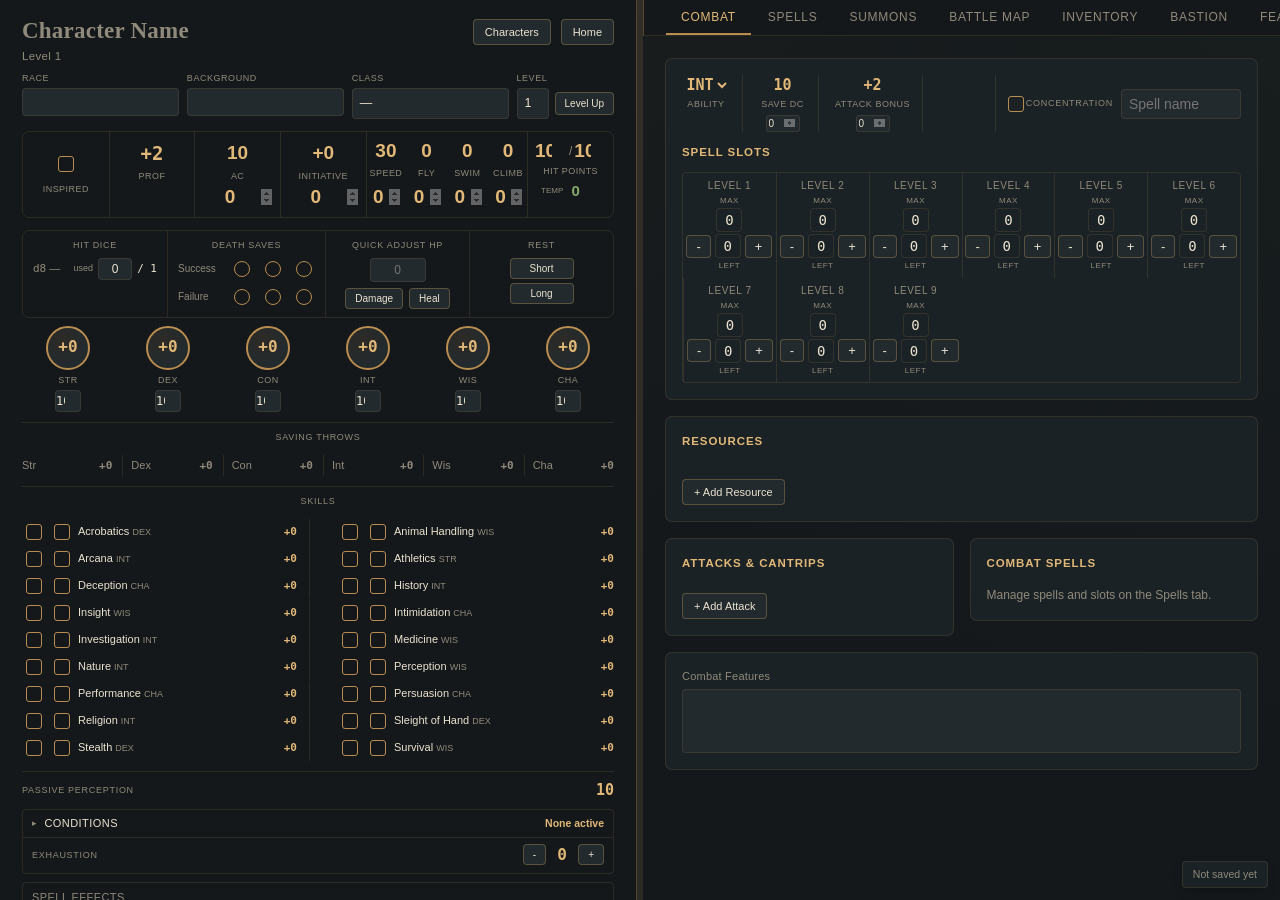
==== commit 528324f5: "Bastion Upgrades" ====
--- a/character-ledger.html
+++ b/character-ledger.html
@@ -55,6 +55,11 @@
                   <div class="lbl">Swim</div>
                   <input class="misc-sm" type="number" data-bind="combat.swimSpeedMod" placeholder="0" title="Swim speed modifier — adjusts the field above">
                 </div>
+                <div class="speed-col extra-speed-climb">
+                  <input type="number" class="no-spin" data-bind="combat.climbSpeed" title="Climbing speed (ft)">
+                  <div class="lbl">Climb</div>
+                  <input class="misc-sm" type="number" data-bind="combat.climbSpeedMod" placeholder="0" title="Climb speed modifier — adjusts the field above">
+                </div>
               </div>
               <span class="effect-badge" id="speed-effect-badge" style="display:none;"></span>
             </div>
@@ -208,6 +213,7 @@
     <button class="tab-btn view-combat-only" data-tab="summons">Summons</button>
     <button class="tab-btn view-combat-only" data-tab="battlemap">Battle Map</button>
     <button class="tab-btn view-noncombat-only" data-tab="inventory">Inventory</button>
+    <button class="tab-btn view-noncombat-only" data-tab="bastion">Bastion</button>
     <button class="tab-btn view-noncombat-only" data-tab="features">Features</button>
     <button class="tab-btn view-noncombat-only" data-tab="details">Details</button>
     <button class="tab-btn" data-tab="notes">Notes</button>
@@ -344,6 +350,11 @@
       </div>
     </section>
 
+    <section class="tab-panel view-noncombat-only" id="tab-bastion">
+      <div class="footer-line bas-hint" id="bastion-tab-hint" style="display:none;">Set a Campaign in Details to open your party's bastion.</div>
+      <iframe class="bas-frame" id="bastion-frame" title="Bastion" style="display:none;"></iframe>
+    </section>
+
     <section class="tab-panel view-noncombat-only" id="tab-features">
       <div class="panel">
         <div class="section-title">Active Effects</div>
--- a/style.css
+++ b/style.css
@@ -23,14 +23,14 @@
   --panel:#1e1830;--panel-raised:#282140;
   --line:rgba(151,138,224,0.16);--line-strong:rgba(151,138,224,0.36);
   --parchment:#e8e4f7;--parchment-dim:#9490ad;
-  --brass:#8f7fe0;--brass-rgb:143,127,224;--brass-bright:#b6a8f5;
+  --brass:#9283e1;--brass-rgb:146,131,225;--brass-bright:#bdb0f6;
 }
 :root[data-theme="bloodmoon"]{
   --ink:#180d0d;--ink-rgb:24,13,13;
   --panel:#241313;--panel-raised:#301818;
   --line:rgba(196,80,80,0.16);--line-strong:rgba(196,80,80,0.36);
   --parchment:#f0dfdb;--parchment-dim:#a38481;
-  --brass:#c14545;--brass-rgb:193,69,69;--brass-bright:#e2807a;
+  --brass:#d07171;--brass-rgb:208,113,113;--brass-bright:#eaa49f;
 }
 :root[data-theme="deepwoods"]{
   --ink:#0f1712;--ink-rgb:15,23,18;
@@ -44,7 +44,8 @@
   --panel:#ece0c9;--panel-raised:#e2d3b3;
   --line:rgba(90,62,20,0.14);--line-strong:rgba(90,62,20,0.3);
   --parchment:#2b2013;--parchment-dim:#6b5a3f;
-  --brass:#8a5a24;--brass-rgb:138,90,36;--brass-bright:#b97d34;
+  --brass:#7b5020;--brass-rgb:123,80,32;--brass-bright:#4e3516;
+  --ember:#99432e;--ember-rgb:153,67,46;--moss:#4c643b;
 }
 :root[data-theme="slate"]{
   --ink:#141414;--ink-rgb:20,20,20;
@@ -66,6 +67,7 @@
   --line:rgba(20,20,20,0.12);--line-strong:rgba(20,20,20,0.28);
   --parchment:#141414;--parchment-dim:#5a5a5a;
   --brass:#141414;--brass-rgb:20,20,20;--brass-bright:#3d3d3d;
+  --ember:#a44831;--ember-rgb:164,72,49;--moss:#526b3f;
 }
 
 :root[data-shape="sharp"]{--radius:2px;--radius-sm:2px;}
@@ -187,7 +189,7 @@
 .dashboard.showing-trash .trash-view{display:block;}
 .roster-toolbar{display:flex;flex-wrap:wrap;gap:8px;margin-bottom:var(--sp-3);}
 
-.dm-party-grid{display:grid;grid-template-columns:repeat(auto-fit,minmax(180px,1fr));gap:var(--sp-3);margin-bottom:var(--sp-4);}
+.dm-party-list{display:flex;flex-direction:column;gap:var(--sp-3);margin-bottom:var(--sp-4);}
 .dm-party-card{background:var(--panel-raised);border:1px solid var(--line);border-radius:var(--radius-sm);padding:10px 12px;}
 .dm-party-name{font-weight:700;color:var(--parchment);margin-bottom:4px;display:flex;align-items:baseline;gap:6px;}
 .dm-party-level{color:var(--parchment-dim);font-weight:400;font-size:11px;}
@@ -449,7 +451,7 @@
   padding:var(--sp-4);
 }
 .dmscreen-col-initiative{flex:0.8 1 0;}
-.dmscreen-col-party{flex:1.2 1 0;}
+.dmscreen-col-party{flex:0.8 1 0;}
 .dmscreen-col-treasure{flex:0.8 1 0;}
 .dmscreen-col-notes{flex:0.9 1 0;}
 .loot-container-list{display:flex;flex-direction:column;gap:6px;}
@@ -944,8 +946,29 @@
 .summon-mini-stat input{width:100%;text-align:center;background:transparent;border:none;font-size:12px;font-weight:700;color:var(--brass-bright);font-family:inherit;padding:0;}
 .summon-mini-stat input:focus{outline:none;}
 .summon-mini-stat .lbl{font-size:8px;letter-spacing:0.06em;color:var(--parchment-dim);text-transform:uppercase;margin-top:2px;}
-.summon-hp-box{min-width:190px;flex-basis:190px;}
-.summon-hp-box .resource-vals{margin-bottom:1px;}
+.summon-hp-row{flex-wrap:nowrap;}
+.summon-hp-box{min-width:0;flex-basis:130px;}
+.summon-hp-box .resource-vals{margin-bottom:1px;flex-wrap:nowrap;}
+.summon-quickdmg-box{min-width:0;flex-basis:130px;}
+.summon-quickdmg-box .resource-vals{margin-bottom:1px;flex-wrap:nowrap;}
+.summon-quickdmg-box .resource-btn{padding:3px 7px;font-size:11.5px;}
+.summon-type-row{display:flex;gap:10px;margin-bottom:var(--sp-3);}
+.summon-type-row .field{min-width:0;}
+.summon-type-row .field:first-child{flex:2 1 0;}
+.summon-type-row .field:nth-child(2){flex:1 1 120px;}
+.summon-type-row .field input,.summon-type-row .field select{height:35px;box-sizing:border-box;}
+.summon-2col-row{display:flex;gap:10px;margin-bottom:var(--sp-3);}
+.summon-2col-row .field{flex:1 1 0;min-width:0;}
+.summon-saves-row{display:flex;align-items:center;gap:8px;margin-bottom:var(--sp-3);}
+.summon-saves-label{font-size:10.5px;letter-spacing:0.05em;text-transform:uppercase;color:var(--parchment-dim);flex:0 0 auto;}
+.summon-saves{display:grid;grid-template-columns:repeat(6,1fr);gap:6px;flex:1 1 auto;}
+.summon-save-chip{display:flex;flex-direction:column;align-items:center;gap:2px;}
+.summon-save-name{font-size:8px;letter-spacing:0.05em;color:var(--parchment-dim);text-transform:uppercase;}
+.summon-save-input{
+  width:100%;box-sizing:border-box;text-align:center;font-size:11px;padding:3px 0;
+  background:var(--panel-raised);border:1px solid var(--line);border-radius:var(--radius-sm);color:var(--parchment);
+}
+.summon-save-input:focus{outline:none;border-color:var(--brass-bright);}
 .summon-abilities{display:grid;grid-template-columns:repeat(6,1fr);gap:6px;margin-bottom:var(--sp-3);}
 .summon-ability-chip{display:flex;flex-direction:column;align-items:center;gap:2px;}
 .summon-ability-seal{
@@ -1067,6 +1090,7 @@
 
 body.hide-flyspeed .extra-speed-fly{display:none;}
 body.hide-swimspeed .extra-speed-swim{display:none;}
+body.hide-climbspeed .extra-speed-climb{display:none;}
 
 body.view-mode-combat .view-noncombat-only{display:none;}
 body.view-mode-noncombat .view-combat-only{display:none;}
@@ -1133,7 +1157,7 @@
 .wizard-field{display:flex;flex-direction:column;gap:4px;margin-bottom:var(--sp-3);}
 .wizard-field label{font-size:10px;color:var(--parchment-dim);letter-spacing:0.05em;text-transform:uppercase;}
 .wizard-field input,.wizard-field textarea{
-  background:var(--panel-raised);border:1px solid var(--line);border-radius:var(--radius-sm);
+  width:100%;background:var(--panel-raised);border:1px solid var(--line);border-radius:var(--radius-sm);
   padding:8px 9px;color:var(--parchment);
 }
 .wizard-field input:focus,.wizard-field textarea:focus{outline:none;border-color:var(--brass-bright);}
@@ -1188,6 +1212,7 @@
   width:100%;background:var(--panel-raised);border:1px solid var(--line);border-radius:var(--radius-sm);
   padding:8px 9px;color:var(--parchment);
 }
+.home-panel .wizard-field .roster-toolbar{margin-top:var(--sp-2);}
 .home-admin-link{
   display:block;text-align:center;margin-top:var(--sp-6);
   color:var(--parchment-dim);font-size:11px;letter-spacing:0.04em;text-decoration:none;
@@ -1249,3 +1274,149 @@
 .admin-campaign-actions{flex:0 0 auto;display:flex;gap:6px;}
 .admin-btn-danger{border-color:var(--ember);color:var(--ember);}
 .admin-btn-danger:hover{background:rgba(var(--ember-rgb),0.12);}
+
+/* Bastion builder */
+.bas-layout{display:flex;gap:var(--sp-4);height:100%;min-height:520px;}
+.bas-main{flex:1 1 auto;min-width:0;display:flex;flex-direction:column;gap:var(--sp-2);}
+.bas-toolbar{flex-wrap:wrap;gap:var(--sp-3);}
+.bas-name-input{
+  width:190px;background:var(--panel-raised);border:1px solid var(--line);border-radius:var(--radius-sm);
+  padding:6px 9px;color:var(--parchment);
+}
+.bas-name-input:focus{outline:none;border-color:var(--brass-bright);}
+.bas-floors{display:flex;flex-wrap:wrap;align-items:center;gap:var(--sp-2);}
+.bas-floor-tab{
+  background:var(--panel);border:1px solid var(--line-strong);color:var(--parchment-dim);
+  padding:6px 14px;border-radius:var(--radius-sm);font-size:12px;cursor:pointer;
+}
+.bas-floor-tab:hover{color:var(--parchment);}
+.bas-floor-tab.bas-floor-active{color:var(--brass-bright);background:rgba(var(--brass-rgb),0.14);border-color:var(--brass);}
+.bas-check{font-size:11.5px;color:var(--parchment-dim);display:flex;align-items:center;gap:4px;margin-left:auto;}
+.bas-canvas{flex:1 1 auto;min-height:0;overflow:auto;background:var(--ink);border:1px solid var(--line);border-radius:var(--radius);}
+.bas-canvas svg{display:block;touch-action:none;user-select:none;}
+.bas-canvas[data-tool="select"] svg{cursor:default;}
+.bas-canvas:not([data-tool="select"]) svg{cursor:crosshair;}
+.bas-bg{fill:var(--panel);}
+.bas-grid-line{fill:none;stroke:var(--line-strong);stroke-width:1;opacity:0.55;}
+.bas-corridor{fill:var(--parchment-dim);fill-opacity:0.42;}
+.bas-ghost{fill:none;stroke:var(--parchment-dim);stroke-width:1.5;stroke-dasharray:4 4;opacity:0.5;}
+.bas-room{cursor:move;}
+.bas-room-label{pointer-events:none;}
+.bas-label-main{fill:var(--parchment);font-weight:600;}
+.bas-label-sub{fill:var(--parchment-dim);}
+.bas-selected{fill:none;stroke:var(--brass-bright);stroke-width:2.5;stroke-dasharray:6 3;pointer-events:none;}
+.bas-handle{fill:var(--brass-bright);stroke:var(--ink);stroke-width:1;cursor:nwse-resize;}
+.bas-stairs rect{fill:var(--panel-raised);stroke:var(--brass-bright);stroke-width:1.5;}
+.bas-stairs text{fill:var(--brass-bright);pointer-events:none;}
+.bas-preview{fill:rgba(var(--brass-rgb),0.25);stroke:var(--brass-bright);stroke-width:2;stroke-dasharray:5 3;}
+.bas-preview-bad{fill:rgba(var(--ember-rgb),0.25);stroke:var(--ember);}
+.bas-dim-label{fill:var(--parchment-dim);}
+.bas-panel{flex:0 0 320px;width:320px;overflow-y:auto;background:var(--panel);border:1px solid var(--line);border-radius:var(--radius);padding:var(--sp-4);}
+.bas-field{display:flex;flex-direction:column;gap:3px;margin-bottom:var(--sp-3);min-width:0;}
+.bas-field label{font-size:10.5px;letter-spacing:0.05em;text-transform:uppercase;color:var(--parchment-dim);}
+.bas-field input[type="text"],.bas-field input[type="number"],.bas-field select,.bas-field textarea{
+  width:100%;box-sizing:border-box;background:var(--panel-raised);border:1px solid var(--line);
+  border-radius:var(--radius-sm);padding:6px 9px;color:var(--parchment);
+}
+.bas-field input[type="text"]:focus,.bas-field input[type="number"]:focus,.bas-field select:focus,.bas-field textarea:focus{
+  outline:none;border-color:var(--brass-bright);
+}
+.bas-field textarea{resize:vertical;font-family:inherit;}
+.bas-field-color{flex:0 0 64px;}
+.bas-field-color input{width:100%;height:30px;padding:0;background:none;border:1px solid var(--line-strong);border-radius:var(--radius-sm);}
+.bas-row2{display:flex;gap:var(--sp-3);}
+.bas-row2 .bas-field:first-child{flex:1 1 auto;}
+.bas-blurb{margin:-4px 0 var(--sp-3);}
+.bas-panel-actions{display:flex;gap:var(--sp-2);margin-top:var(--sp-3);}
+.bas-ov-floor{margin:var(--sp-3) 0 4px;color:var(--brass-bright);font-size:12px;}
+.bas-ov-room{
+  display:flex;align-items:center;gap:8px;width:100%;text-align:left;background:transparent;border:none;
+  border-bottom:1px solid var(--line);color:var(--parchment);padding:6px 4px;font-size:12.5px;cursor:pointer;
+}
+.bas-ov-room:hover{background:rgba(var(--brass-rgb),0.08);}
+.bas-swatch{width:12px;height:12px;border-radius:3px;flex:0 0 12px;}
+@media (max-width:900px){
+  .bas-layout{flex-direction:column;height:auto;}
+  .bas-panel{flex:0 0 auto;width:auto;}
+  .bas-canvas{min-height:360px;}
+}
+
+.bas-frame{display:block;width:100%;height:calc(100vh - 190px);min-height:520px;border:1px solid var(--line);border-radius:var(--radius);background:var(--ink);}
+.bas-embed .dmscreen-topbar{display:none;}
+.bas-embed .dmscreen-body{padding:var(--sp-2);}
+.bas-embed .dmscreen{height:100vh;}
+.bas-embed .bas-layout{min-height:0;}
+.bas-hint{padding:var(--sp-5);}
+.bas-frame-dm{height:calc(100vh - 130px);}
+.bas-locked{
+  display:flex;flex-direction:column;align-items:center;justify-content:center;gap:8px;
+  text-align:center;padding:var(--sp-6);height:100%;min-height:300px;
+}
+.bas-locked .footer-line{max-width:420px;}
+
+/* Session Planner */
+.sp-toolbar{justify-content:flex-start;flex-wrap:wrap;gap:var(--sp-3);}
+.sp-toolbar select{background:var(--panel-raised);color:var(--parchment);border:1px solid var(--line);border-radius:var(--radius-sm);padding:6px 9px;min-width:160px;}
+.sp-body{padding:var(--sp-4) 0;}
+.sp-layout{display:flex;gap:var(--sp-5);align-items:flex-start;}
+.sp-meta-col{flex:0 0 300px;display:flex;flex-direction:column;gap:var(--sp-3);position:sticky;top:0;}
+.sp-sections-col{flex:1 1 auto;min-width:0;}
+.sp-goal-field textarea{width:100%;}
+.sp-sections{display:flex;flex-direction:column;gap:var(--sp-4);}
+@media (max-width:900px){
+  .sp-layout{flex-direction:column;}
+  .sp-meta-col{flex:0 0 auto;width:100%;position:static;}
+}
+.sp-section{background:var(--panel);border:1px solid var(--line);border-radius:var(--radius);padding:var(--sp-3);}
+.sp-section-head{display:flex;align-items:center;gap:6px;margin-bottom:8px;}
+.sp-section-title{
+  flex:1 1 auto;background:var(--panel-raised);border:1px solid var(--line);border-radius:var(--radius-sm);
+  padding:7px 9px;color:var(--brass-bright);font-weight:600;
+}
+.sp-section-title:focus{outline:none;border-color:var(--brass-bright);}
+.sp-move{
+  background:var(--panel-raised);border:1px solid var(--line);border-radius:var(--radius-sm);color:var(--parchment-dim);
+  width:24px;height:24px;font-size:9px;cursor:pointer;flex:0 0 auto;
+}
+.sp-move:hover:not(:disabled){color:var(--parchment);}
+.sp-move:disabled{opacity:0.3;cursor:default;}
+.sp-rooms{display:flex;flex-direction:column;gap:6px;margin-bottom:8px;}
+.sp-room{background:var(--panel-raised);border:1px solid var(--line);border-radius:var(--radius-sm);padding:8px;}
+.sp-room-done{opacity:0.55;}
+.sp-room-head{display:flex;align-items:center;gap:6px;}
+.sp-room-title{
+  flex:1 1 auto;background:var(--panel);border:1px solid var(--line);border-radius:var(--radius-sm);
+  padding:6px 8px;color:var(--parchment);
+}
+.sp-room-title:focus{outline:none;border-color:var(--brass-bright);}
+.sp-room-done .sp-room-title{text-decoration:line-through;}
+.sp-room-notes{
+  width:100%;box-sizing:border-box;margin-top:6px;resize:none;overflow:hidden;font-family:inherit;font-size:inherit;
+  background:var(--panel);border:1px solid var(--line);border-radius:var(--radius-sm);padding:6px 8px;color:var(--parchment);
+}
+.sp-room-notes:focus{outline:none;border-color:var(--brass-bright);}
+
+/* World Building */
+.wb-columns-control{display:flex;align-items:center;gap:6px;}
+.wb-columns-control .btn{width:26px;height:26px;padding:0;line-height:1;}
+.wb-columns-control .mono{min-width:14px;text-align:center;}
+.wb-body{padding:var(--sp-4) 0;column-gap:var(--sp-4);}
+.wb-section{
+  background:var(--panel);border:1px solid var(--line);border-radius:var(--radius);padding:var(--sp-3);
+  break-inside:avoid;margin-bottom:var(--sp-3);
+}
+.wb-section-head{display:flex;align-items:center;gap:6px;}
+.wb-toggle{background:transparent;border:none;cursor:pointer;padding:4px;flex:0 0 auto;}
+.wb-toggle .caret{color:var(--parchment-dim);font-size:9px;}
+.wb-section-title{
+  flex:1 1 auto;background:var(--panel-raised);border:1px solid var(--line);border-radius:var(--radius-sm);
+  padding:7px 9px;color:var(--brass-bright);font-weight:600;
+}
+.wb-section-title:focus{outline:none;border-color:var(--brass-bright);}
+.wb-section-body{
+  width:100%;box-sizing:border-box;margin-top:8px;resize:vertical;overflow:hidden;font-family:inherit;font-size:inherit;
+  line-height:1.5;background:var(--panel-raised);border:1px solid var(--line);border-radius:var(--radius-sm);
+  padding:8px 9px;color:var(--parchment);
+}
+.wb-section-body:focus{outline:none;border-color:var(--brass-bright);}
+@media (max-width:640px){.wb-body{column-count:1 !important;}}
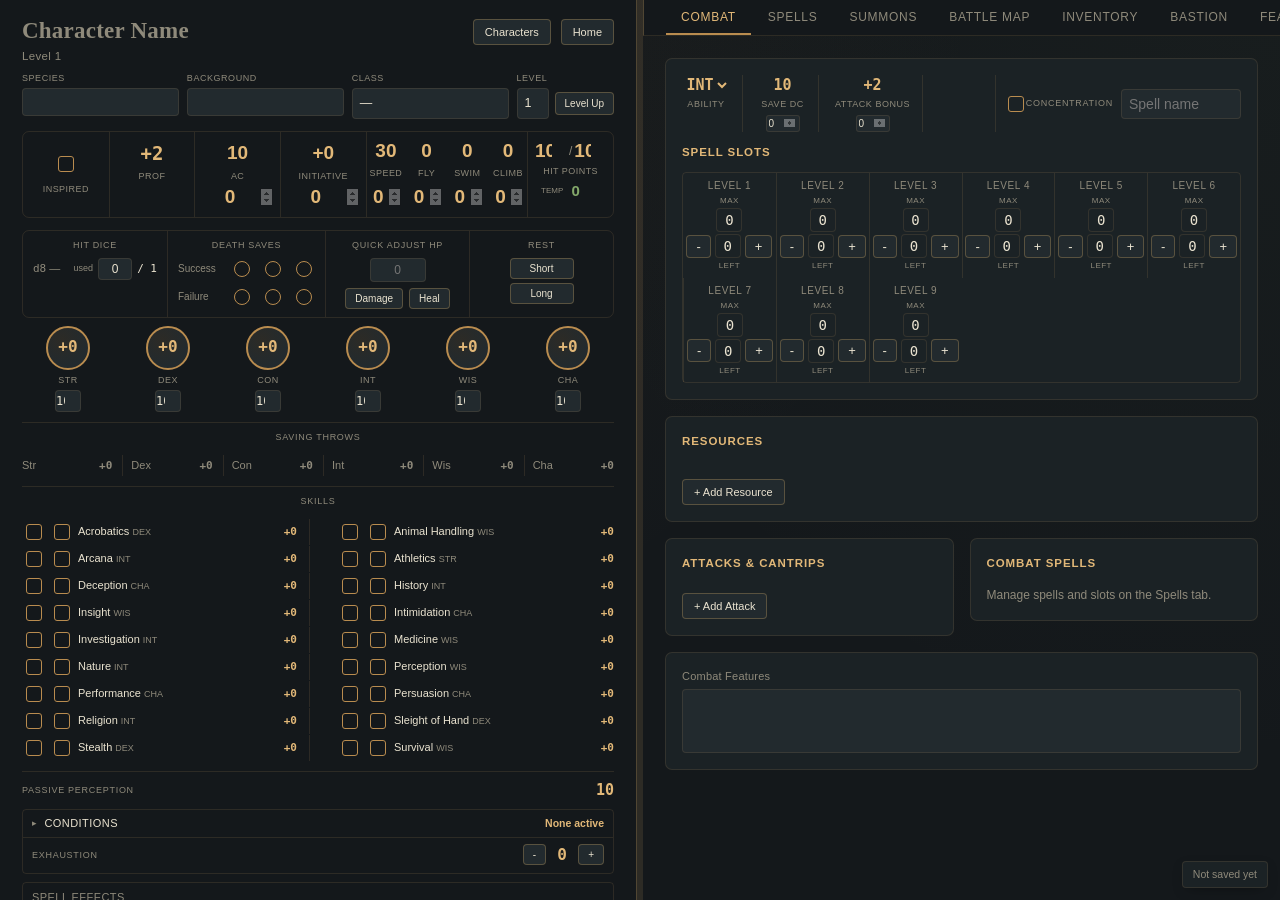
==== commit 297ced56: "Database update" ====
--- a/character-ledger.html
+++ b/character-ledger.html
@@ -26,7 +26,7 @@
       <div class="dashboard-grid">
         <div class="dash-left">
           <div class="meta-compact view-noncombat-only">
-            <div class="field-sm"><label>Race</label><input list="dl-races" data-bind="meta.race"></div>
+            <div class="field-sm"><label>Species</label><input list="dl-races" data-bind="meta.race"></div>
             <div class="field-sm"><label>Background</label><input list="dl-backgrounds" data-bind="meta.background"></div>
             <div class="field-sm"><label>Class</label><div class="field-sm-display" id="class-summary-display" title="Edit classes and levels in the Details tab">—</div></div>
             <div class="field-sm"><label>Level</label><div class="level-display-row"><div class="field-sm-display" id="level-summary-display" title="Total level across all classes">1</div><button class="btn btn-level-up" id="btn-level-up" title="Level up a class with guided HP, ASI/feat, and feature prompts">Level Up</button></div></div>
@@ -396,6 +396,7 @@
             <div class="field"><label>Experience Points</label><input type="number" min="0" data-bind="meta.xp"></div>
             <div class="field"><label>Campaign</label><select id="meta-campaign-select" data-bind="meta.campaign" title="Characters sharing a campaign can be added to each other's Initiative Tracker"></select></div>
             <div class="field"><label>Size</label><select id="meta-size-select" data-bind="meta.size" title="Determines your token's size on the Battle Map"></select></div>
+            <div class="field"><label>Senses</label><input data-bind="meta.senses" placeholder="e.g. Darkvision 60 ft"></div>
             <div class="field" style="grid-column:1 / -1;">
               <label>Map Color <span class="footer-line" style="margin:0;display:inline;">— used for anything you draw on the Battle Map (rulers, circles, cones), so others can tell who drew what</span></label>
               <div class="player-color-swatches" id="player-color-swatches"></div>
@@ -455,10 +456,12 @@
 </div>
 
 <datalist id="dl-classes"></datalist>
+<datalist id="dl-subclasses"></datalist>
 <datalist id="dl-races"></datalist>
 <datalist id="dl-backgrounds"></datalist>
 <datalist id="dl-alignments"></datalist>
 
+<script src="rules-data.js"></script>
 <script src="app.js"></script>
 </body>
 </html>
--- a/style.css
+++ b/style.css
@@ -1155,6 +1155,14 @@
 .wizard-grid{display:grid;grid-template-columns:1fr 1fr;gap:var(--sp-3);margin-bottom:var(--sp-4);}
 @media (max-width:520px){.wizard-grid{grid-template-columns:1fr;}}
 .wizard-field{display:flex;flex-direction:column;gap:4px;margin-bottom:var(--sp-3);}
+.wizard-sections{display:flex;flex-direction:column;margin-bottom:var(--sp-4);}
+.wizard-section{padding:var(--sp-3) 0;border-bottom:1px solid var(--line);}
+.wizard-section:first-child{padding-top:0;}
+.wizard-section:last-child{border-bottom:none;}
+.wizard-section-title{font-family:Georgia,"Iowan Old Style",serif;font-size:14px;font-weight:700;color:var(--brass-bright);margin-bottom:4px;}
+.wizard-section-desc{color:var(--parchment-dim);font-size:12px;line-height:1.45;}
+.wizard-section-fields{display:grid;grid-template-columns:repeat(auto-fit,minmax(180px,1fr));gap:var(--sp-3);margin-top:var(--sp-3);}
+.wizard-section-fields .wizard-field{margin-bottom:0;}
 .wizard-field label{font-size:10px;color:var(--parchment-dim);letter-spacing:0.05em;text-transform:uppercase;}
 .wizard-field input,.wizard-field textarea{
   width:100%;background:var(--panel-raised);border:1px solid var(--line);border-radius:var(--radius-sm);
